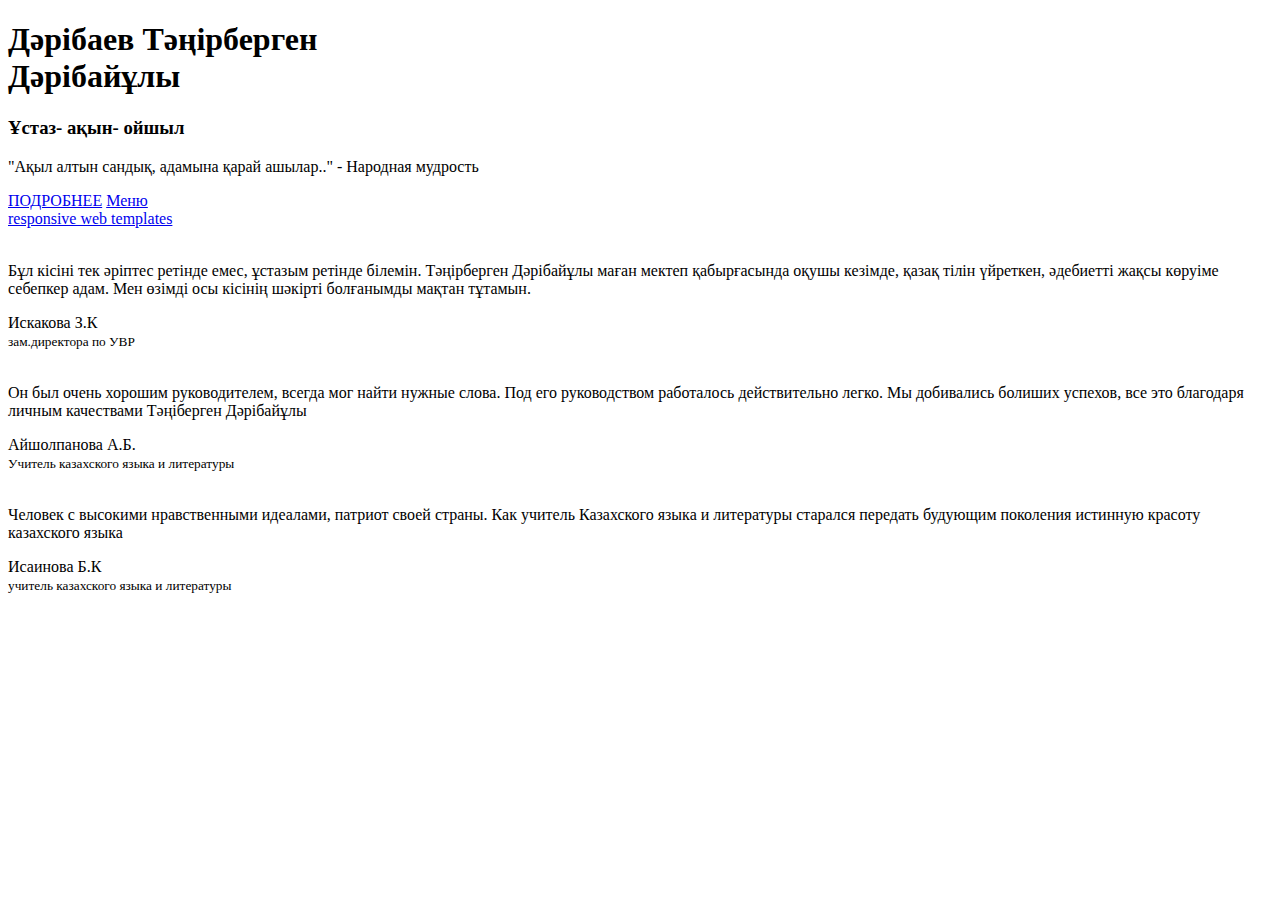
==== index.html @ 7e1bab07 "daribaev" ====
<!DOCTYPE html>
<html >
<head>
  <!-- Site made with Mobirise Website Builder v4.8.6, https://mobirise.com -->
  <meta charset="UTF-8">
  <meta http-equiv="X-UA-Compatible" content="IE=edge">
  <meta name="generator" content="Mobirise v4.8.6, mobirise.com">
  <meta name="viewport" content="width=device-width, initial-scale=1, minimum-scale=1">
  <link rel="shortcut icon" href="assets/images/logo4.png" type="image/x-icon">
  <meta name="description" content="">
  <title>Home</title>
  <link rel="stylesheet" href="assets/web/assets/mobirise-icons/mobirise-icons.css">
  <link rel="stylesheet" href="assets/tether/tether.min.css">
  <link rel="stylesheet" href="assets/bootstrap/css/bootstrap.min.css">
  <link rel="stylesheet" href="assets/bootstrap/css/bootstrap-grid.min.css">
  <link rel="stylesheet" href="assets/bootstrap/css/bootstrap-reboot.min.css">
  <link rel="stylesheet" href="assets/animatecss/animate.min.css">
  <link rel="stylesheet" href="assets/theme/css/style.css">
  <link rel="stylesheet" href="assets/mobirise/css/mbr-additional.css" type="text/css">
  
  
  
</head>
<body>
  <section class="header1 cid-r4Up6RIS8P mbr-parallax-background" id="header1-2">

    

    <div class="mbr-overlay" style="opacity: 0.6; background-color: rgb(0, 0, 0);">
    </div>

    <div class="container">
        <div class="row justify-content-md-center">
            <div class="mbr-white col-md-10">
                <h1 class="mbr-section-title align-center mbr-bold pb-3 mbr-fonts-style display-1">
                    Дәрібаев Тәңірберген&nbsp;<br>Дәрібайұлы</h1>
                <h3 class="mbr-section-subtitle align-center mbr-light pb-3 mbr-fonts-style display-2">Ұстаз- ақын- ойшыл</h3>
                <p class="mbr-text align-center pb-3 mbr-fonts-style display-5">"Ақыл алтын сандық, адамына қарай ашылар.." - Народная мудрость&nbsp;</p>
                <div class="mbr-section-btn align-center"><a class="btn btn-md btn-primary display-4" href="C:\Users\ОСШ№73\Documents\Сайт\Биография\index.html">
                        <span class="mbr-iconfont mbri-file"></span>ПОДРОБНЕЕ</a>
                    <a class="btn btn-md btn-white-outline display-4" href="C:\Users\ОСШ№73\Documents\Сайт\меню\index.html"><span class="mbri-browse mbr-iconfont mbr-iconfont-btn"></span>Меню</a></div>
            </div>
        </div>
    </div>

</section>

<section class="engine"><a href="https://mobirise.info/q">responsive web templates</a></section><section class="testimonials1 cid-r4UDBgsdQp" id="testimonials1-7">

    

    <div class="mbr-overlay" style="opacity: 1; background-color: rgb(239, 239, 239);">
    </div>
    <div class="container">
        <div class="media-container-row">
            <div class="title col-12 align-center">
                
                
            </div>
        </div>
    </div>

    <div class="container pt-3 mt-2">
        <div class="media-container-row">
            <div class="mbr-testimonial p-3 align-center col-12 col-md-6 col-lg-4">
                <div class="panel-item p-3">
                    <div class="card-block">
                        <div class="testimonial-photo">
                            <img src="assets/images/240x361.jpg" alt="" title="">
                        </div>
                        <p class="mbr-text mbr-fonts-style display-7">Бұл кісіні тек  әріптес ретінде емес, ұстазым ретінде  білемін. Тәңірберген Дәрібайұлы маған мектеп қабырғасында оқушы кезімде, қазақ тілін үйреткен, әдебиетті жақсы көруіме себепкер адам. Мен өзімді  осы кісінің шәкірті болғанымды мақтан тұтамын.</p>
                    </div>
                    <div class="card-footer">
                        <div class="mbr-author-name mbr-bold mbr-fonts-style display-7">
                             Искакова З.К</div>
                        <small class="mbr-author-desc mbr-italic mbr-light mbr-fonts-style display-7">
                               зам.директора по УВР</small>
                    </div>
                </div>
            </div>

            <div class="mbr-testimonial p-3 align-center col-12 col-md-6 col-lg-4">
                <div class="panel-item p-3">
                    <div class="card-block">
                        <div class="testimonial-photo">
                            <img src="assets/images/1-240x3612.jpg" alt="" title="">
                        </div>
                        <p class="mbr-text mbr-fonts-style display-7">Он был очень хорошим руководителем, всегда мог найти нужные слова. Под его руководством работалось действительно легко. Мы добивались болиших успехов, все это благодаря личным качествами Тәңіберген Дәрібайұлы</p>
                    </div>
                    <div class="card-footer">
                        <div class="mbr-author-name mbr-bold mbr-fonts-style display-7">Айшолпанова А.Б.</div>
                        <small class="mbr-author-desc mbr-italic mbr-light mbr-fonts-style display-7">
                               Учитель казахского языка и литературы</small>
                    </div>
                </div>
            </div>

            <div class="mbr-testimonial p-3 align-center col-12 col-md-6 col-lg-4">
                <div class="panel-item p-3">
                    <div class="card-block">
                        <div class="testimonial-photo">
                            <img src="assets/images/240x3613.jpg" alt="" title="">
                        </div>
                        <p class="mbr-text mbr-fonts-style display-7">Человек с высокими нравственными идеалами, патриот своей страны. Как учитель Казахского языка и литературы старался передать будующим поколения истинную красоту казахского языка</p>
                    </div>
                    <div class="card-footer">
                        <div class="mbr-author-name mbr-bold mbr-fonts-style display-7">
                             Исаинова Б.К</div>
                        <small class="mbr-author-desc mbr-italic mbr-light mbr-fonts-style display-7">
                               учитель казахского языка и литературы</small>
                    </div>
                </div>
            </div>

            

            

            
        </div>
    </div>   
</section>


  <script src="assets/web/assets/jquery/jquery.min.js"></script>
  <script src="assets/popper/popper.min.js"></script>
  <script src="assets/tether/tether.min.js"></script>
  <script src="assets/bootstrap/js/bootstrap.min.js"></script>
  <script src="assets/smoothscroll/smooth-scroll.js"></script>
  <script src="assets/parallax/jarallax.min.js"></script>
  <script src="assets/viewportchecker/jquery.viewportchecker.js"></script>
  <script src="assets/theme/js/script.js"></script>
  
  
 <div id="scrollToTop" class="scrollToTop mbr-arrow-up"><a style="text-align: center;"><i></i></a></div>
    <input name="animation" type="hidden">
  </body>
</html>
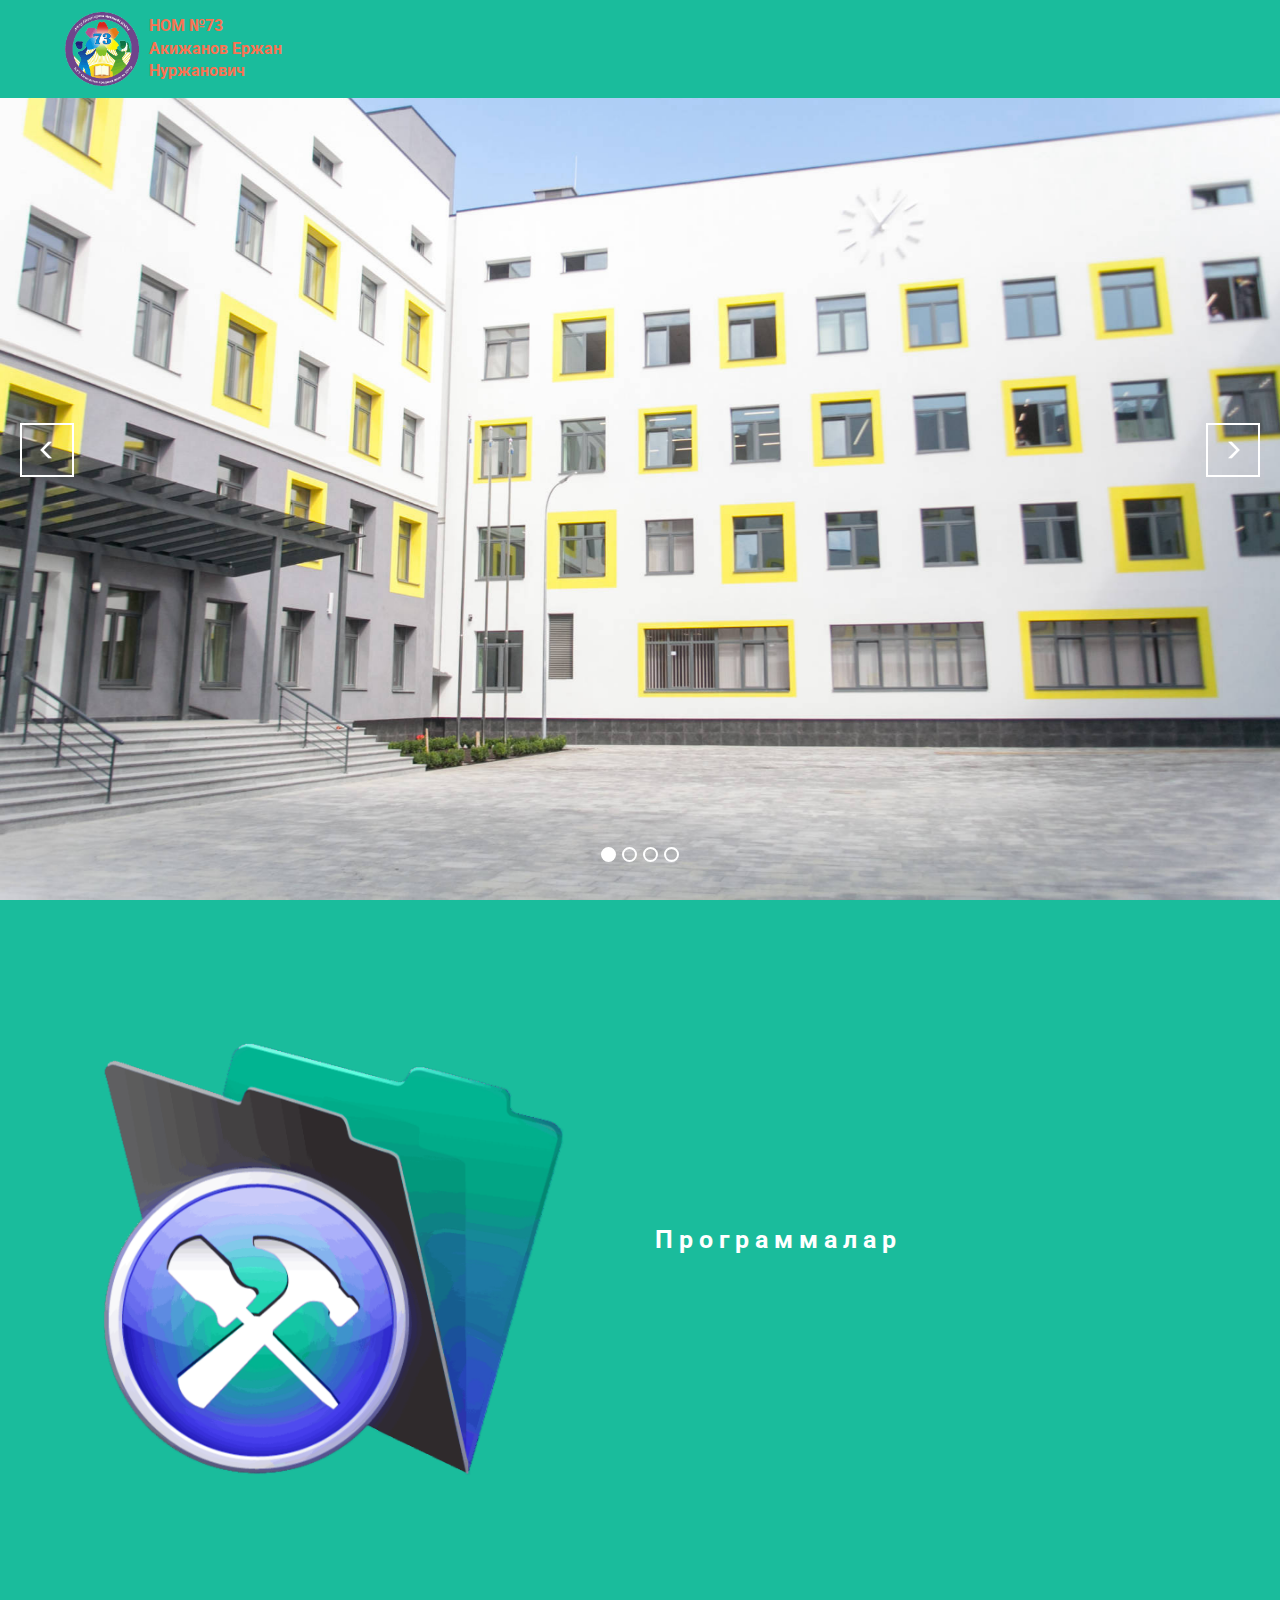
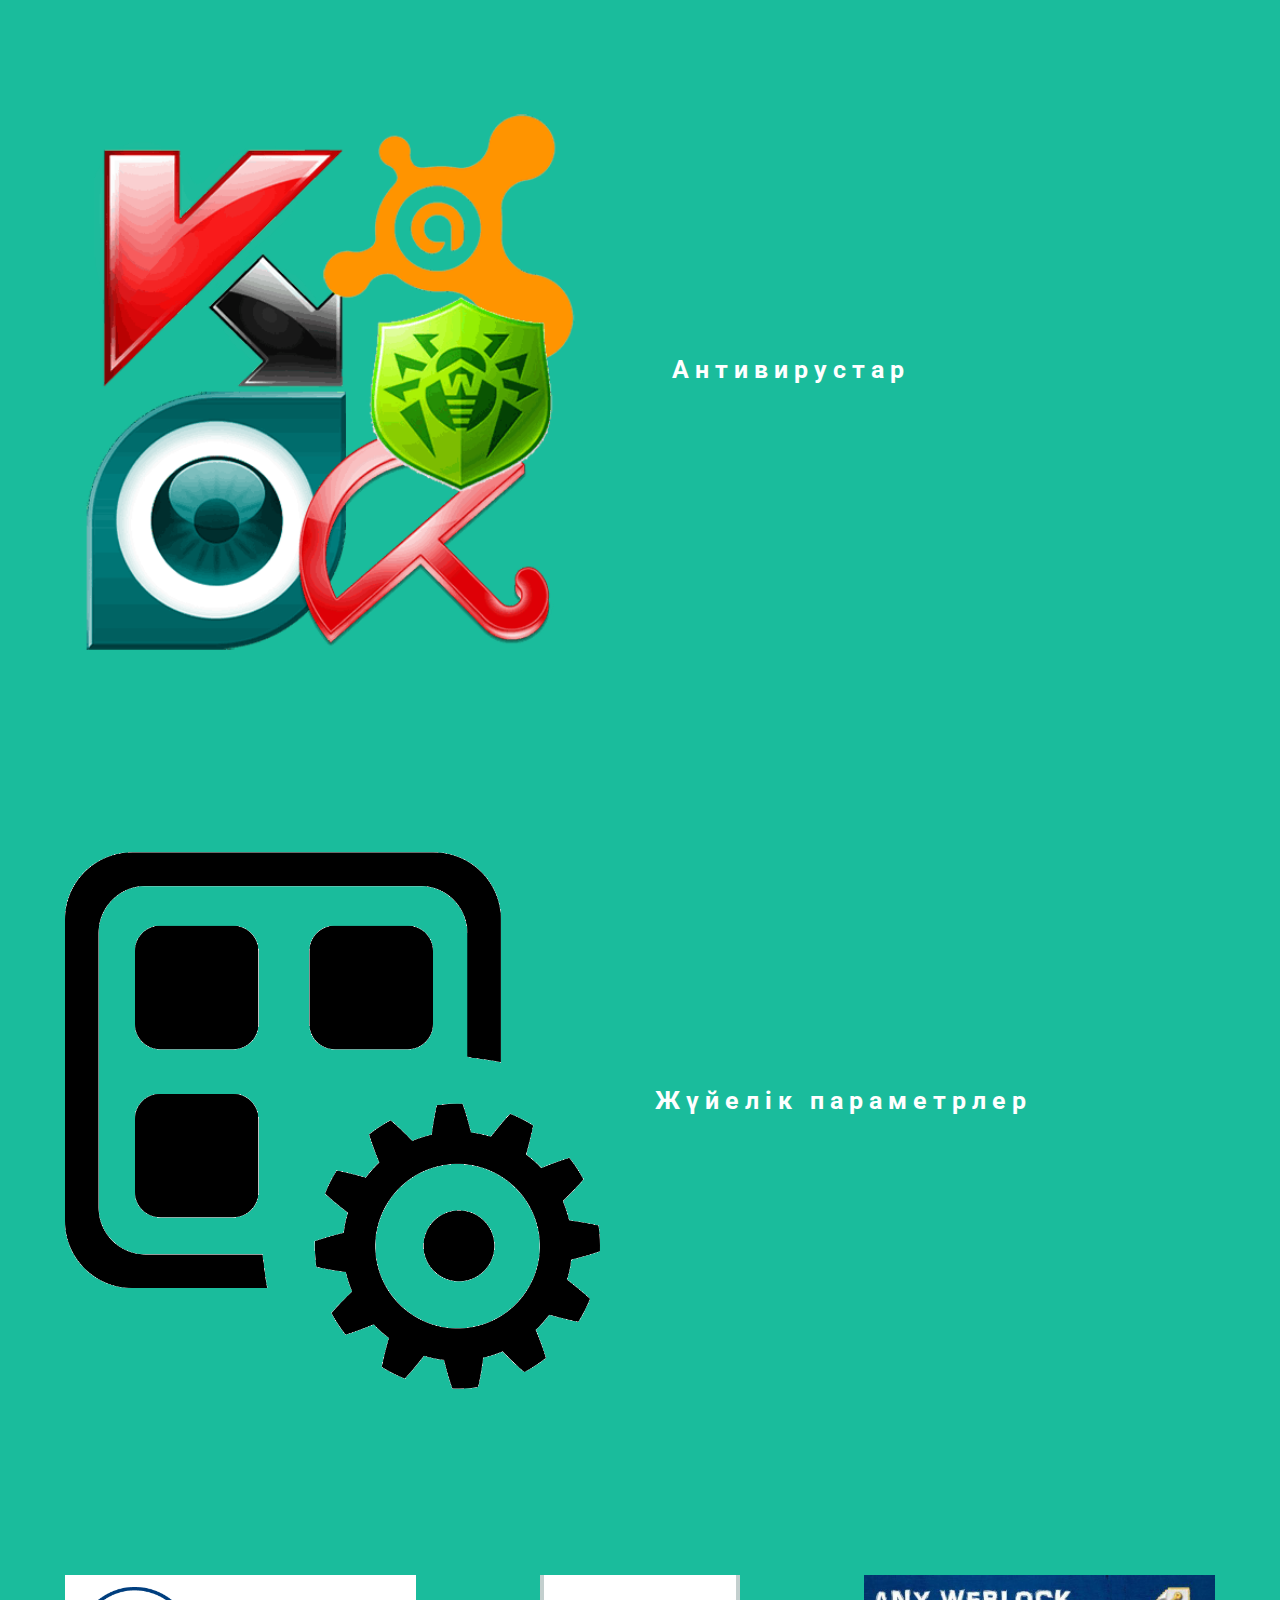
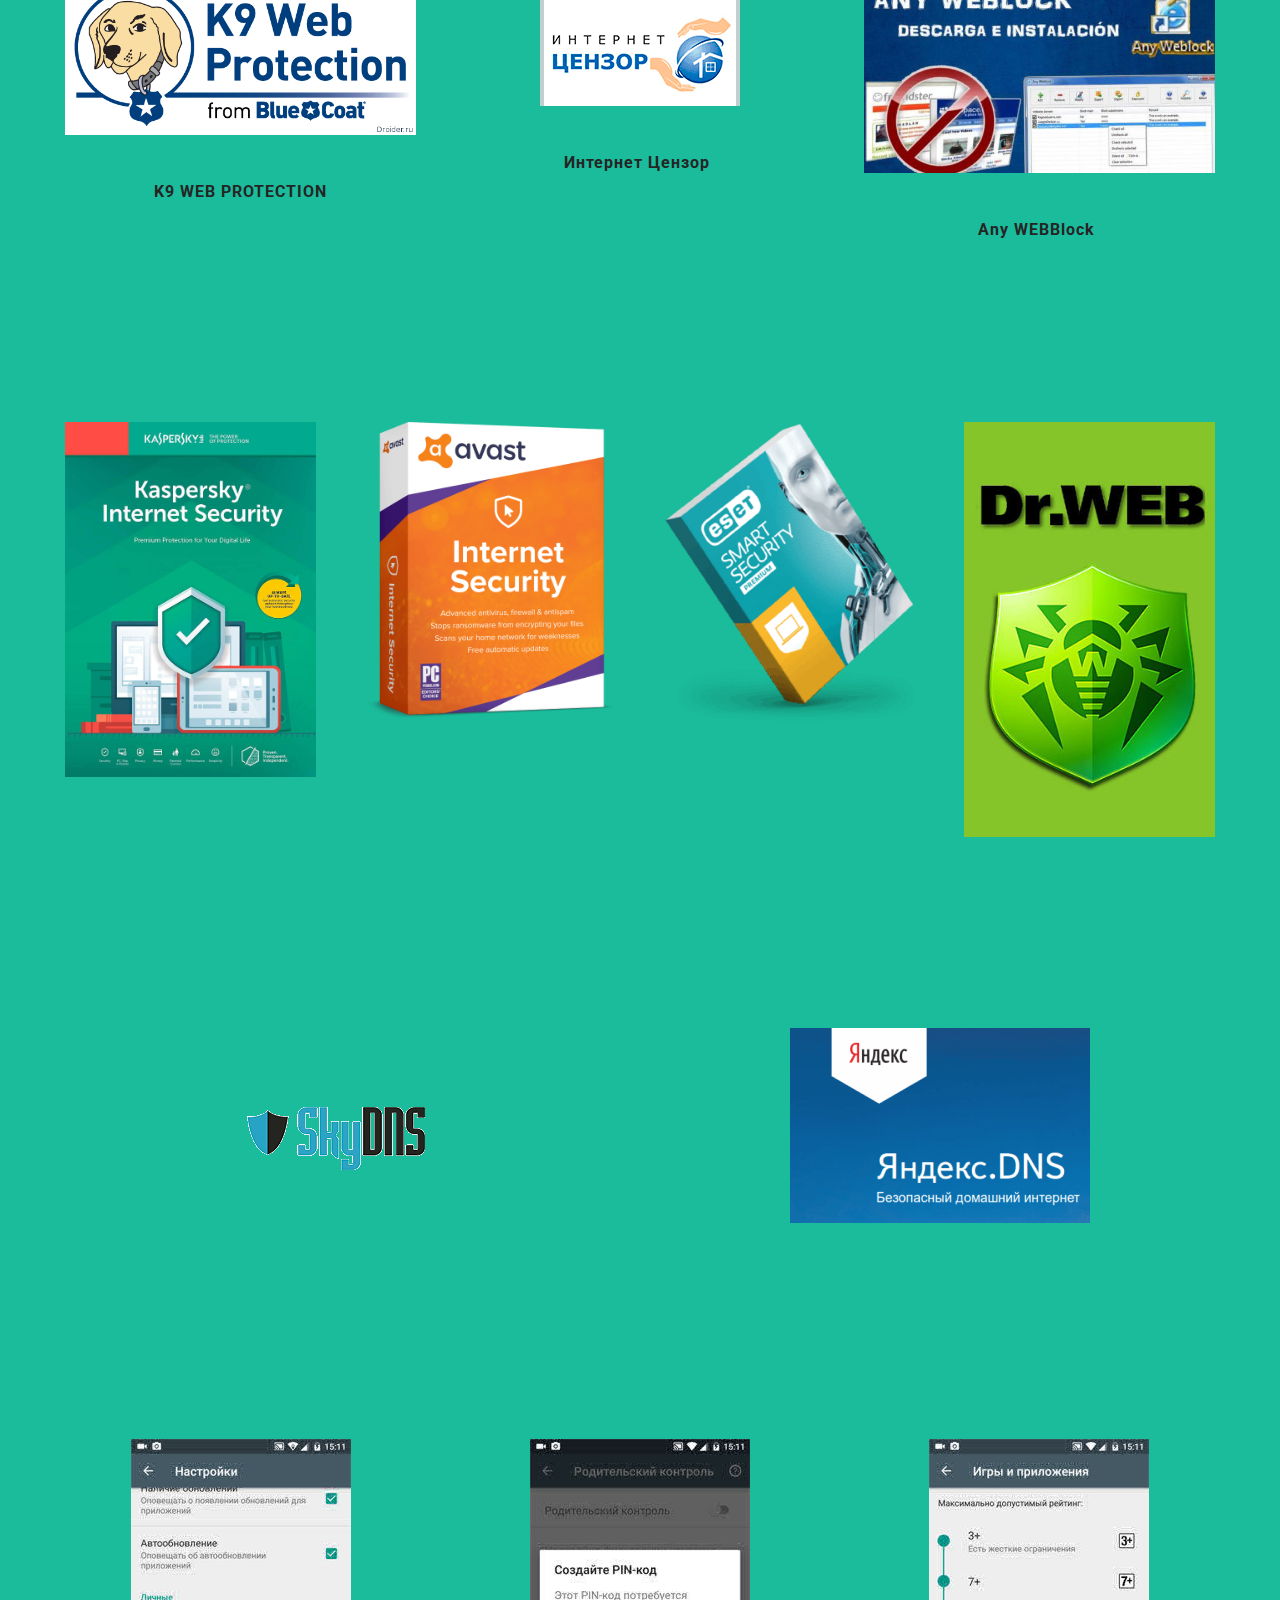
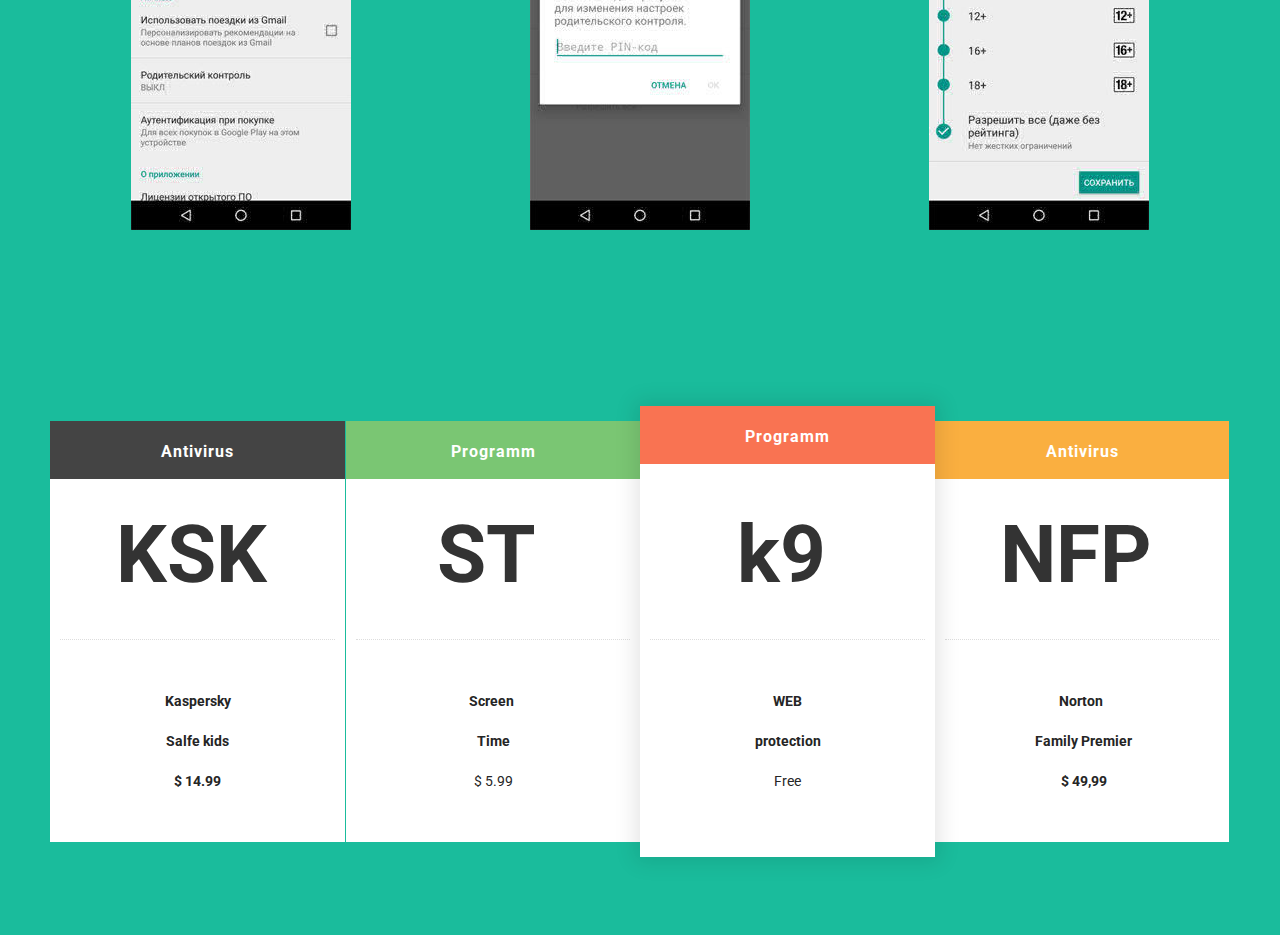
==== commit 22d26c6c: "create github pages" ====
--- a/index.html
+++ b/index.html
@@ -1,138 +1,482 @@
 <!DOCTYPE html>
 <html >
 <head>
-  <!-- Site made with Mobirise Website Builder v4.8.6, https://mobirise.com -->
+  <!-- Site made with Mobirise Website Builder v4.7.2, https://mobirise.com -->
   <meta charset="UTF-8">
   <meta http-equiv="X-UA-Compatible" content="IE=edge">
-  <meta name="generator" content="Mobirise v4.8.6, mobirise.com">
+  <meta name="generator" content="Mobirise v4.7.2, mobirise.com">
   <meta name="viewport" content="width=device-width, initial-scale=1, minimum-scale=1">
-  <link rel="shortcut icon" href="assets/images/logo4.png" type="image/x-icon">
+  <link rel="shortcut icon" href="assets/images/logo-73-128x128.png" type="image/x-icon">
   <meta name="description" content="">
   <title>Home</title>
-  <link rel="stylesheet" href="assets/web/assets/mobirise-icons/mobirise-icons.css">
-  <link rel="stylesheet" href="assets/tether/tether.min.css">
+  <link rel="stylesheet" href="https://fonts.googleapis.com/css?family=Roboto:700,400&subset=cyrillic,latin,greek,vietnamese">
   <link rel="stylesheet" href="assets/bootstrap/css/bootstrap.min.css">
-  <link rel="stylesheet" href="assets/bootstrap/css/bootstrap-grid.min.css">
-  <link rel="stylesheet" href="assets/bootstrap/css/bootstrap-reboot.min.css">
-  <link rel="stylesheet" href="assets/animatecss/animate.min.css">
-  <link rel="stylesheet" href="assets/theme/css/style.css">
+  <link rel="stylesheet" href="assets/mobirise/css/style.css">
+  <link rel="stylesheet" href="assets/mobirise-slider/style.css">
   <link rel="stylesheet" href="assets/mobirise/css/mbr-additional.css" type="text/css">
   
   
   
 </head>
 <body>
-  <section class="header1 cid-r4Up6RIS8P mbr-parallax-background" id="header1-2">
-
-    
-
-    <div class="mbr-overlay" style="opacity: 0.6; background-color: rgb(0, 0, 0);">
-    </div>
-
-    <div class="container">
-        <div class="row justify-content-md-center">
-            <div class="mbr-white col-md-10">
-                <h1 class="mbr-section-title align-center mbr-bold pb-3 mbr-fonts-style display-1">
-                    Дәрібаев Тәңірберген&nbsp;<br>Дәрібайұлы</h1>
-                <h3 class="mbr-section-subtitle align-center mbr-light pb-3 mbr-fonts-style display-2">Ұстаз- ақын- ойшыл</h3>
-                <p class="mbr-text align-center pb-3 mbr-fonts-style display-5">"Ақыл алтын сандық, адамына қарай ашылар.." - Народная мудрость&nbsp;</p>
-                <div class="mbr-section-btn align-center"><a class="btn btn-md btn-primary display-4" href="C:\Users\ОСШ№73\Documents\Сайт\Биография\index.html">
-                        <span class="mbr-iconfont mbri-file"></span>ПОДРОБНЕЕ</a>
-                    <a class="btn btn-md btn-white-outline display-4" href="C:\Users\ОСШ№73\Documents\Сайт\меню\index.html"><span class="mbri-browse mbr-iconfont mbr-iconfont-btn"></span>Меню</a></div>
-            </div>
-        </div>
-    </div>
-
-</section>
-
-<section class="engine"><a href="https://mobirise.info/q">responsive web templates</a></section><section class="testimonials1 cid-r4UDBgsdQp" id="testimonials1-7">
-
-    
-
-    <div class="mbr-overlay" style="opacity: 1; background-color: rgb(239, 239, 239);">
-    </div>
-    <div class="container">
-        <div class="media-container-row">
-            <div class="title col-12 align-center">
-                
-                
-            </div>
-        </div>
-    </div>
-
-    <div class="container pt-3 mt-2">
-        <div class="media-container-row">
-            <div class="mbr-testimonial p-3 align-center col-12 col-md-6 col-lg-4">
-                <div class="panel-item p-3">
-                    <div class="card-block">
-                        <div class="testimonial-photo">
-                            <img src="assets/images/240x361.jpg" alt="" title="">
-                        </div>
-                        <p class="mbr-text mbr-fonts-style display-7">Бұл кісіні тек  әріптес ретінде емес, ұстазым ретінде  білемін. Тәңірберген Дәрібайұлы маған мектеп қабырғасында оқушы кезімде, қазақ тілін үйреткен, әдебиетті жақсы көруіме себепкер адам. Мен өзімді  осы кісінің шәкірті болғанымды мақтан тұтамын.</p>
-                    </div>
-                    <div class="card-footer">
-                        <div class="mbr-author-name mbr-bold mbr-fonts-style display-7">
-                             Искакова З.К</div>
-                        <small class="mbr-author-desc mbr-italic mbr-light mbr-fonts-style display-7">
-                               зам.директора по УВР</small>
-                    </div>
-                </div>
-            </div>
-
-            <div class="mbr-testimonial p-3 align-center col-12 col-md-6 col-lg-4">
-                <div class="panel-item p-3">
-                    <div class="card-block">
-                        <div class="testimonial-photo">
-                            <img src="assets/images/1-240x3612.jpg" alt="" title="">
-                        </div>
-                        <p class="mbr-text mbr-fonts-style display-7">Он был очень хорошим руководителем, всегда мог найти нужные слова. Под его руководством работалось действительно легко. Мы добивались болиших успехов, все это благодаря личным качествами Тәңіберген Дәрібайұлы</p>
-                    </div>
-                    <div class="card-footer">
-                        <div class="mbr-author-name mbr-bold mbr-fonts-style display-7">Айшолпанова А.Б.</div>
-                        <small class="mbr-author-desc mbr-italic mbr-light mbr-fonts-style display-7">
-                               Учитель казахского языка и литературы</small>
-                    </div>
-                </div>
-            </div>
-
-            <div class="mbr-testimonial p-3 align-center col-12 col-md-6 col-lg-4">
-                <div class="panel-item p-3">
-                    <div class="card-block">
-                        <div class="testimonial-photo">
-                            <img src="assets/images/240x3613.jpg" alt="" title="">
-                        </div>
-                        <p class="mbr-text mbr-fonts-style display-7">Человек с высокими нравственными идеалами, патриот своей страны. Как учитель Казахского языка и литературы старался передать будующим поколения истинную красоту казахского языка</p>
-                    </div>
-                    <div class="card-footer">
-                        <div class="mbr-author-name mbr-bold mbr-fonts-style display-7">
-                             Исаинова Б.К</div>
-                        <small class="mbr-author-desc mbr-italic mbr-light mbr-fonts-style display-7">
-                               учитель казахского языка и литературы</small>
-                    </div>
-                </div>
-            </div>
-
-            
-
-            
-
-            
-        </div>
-    </div>   
+  <section class="mbr-navbar mbr-navbar--freeze mbr-navbar--absolute mbr-navbar--auto-collapse" id="menu-0" data-rv-view="0">
+    <div class="mbr-navbar__section mbr-section">
+        <div class="mbr-section__container container">
+            <div class="mbr-navbar__container">
+                <div class="mbr-navbar__column mbr-navbar__column--s mbr-navbar__brand">
+                    <span class="mbr-navbar__brand-link mbr-brand mbr-brand--inline">
+                        <span class="mbr-brand__logo"><a href="https://mobirise.com"><img src="assets/images/logo-73-128x128.png" class="mbr-navbar__brand-img mbr-brand__img" alt="Mobirise"></a></span>
+                        <span class="mbr-brand__name"><a class="mbr-brand__name text-danger" href="https://mobirise.com">НОМ №73 &nbsp; &nbsp; &nbsp; &nbsp; &nbsp; &nbsp; &nbsp; &nbsp; Акижанов Ержан Нуржанович</a></span>
+                    </span>
+                </div>
+                <div class="mbr-navbar__hamburger mbr-hamburger"><span class="mbr-hamburger__line"></span></div>
+                <div class="mbr-navbar__column mbr-navbar__menu">
+                    <nav class="mbr-navbar__menu-box mbr-navbar__menu-box--inline-right">
+                        <div class="mbr-navbar__column">
+                            <ul class="mbr-navbar__items mbr-navbar__items--right float-left mbr-buttons mbr-buttons--freeze mbr-buttons--right btn-decorator mbr-buttons--active mbr-buttons--only-links"><li class="mbr-navbar__item"><a class="mbr-buttons__link btn text-white" href="https://mobirise.com"></a></li><li class="mbr-navbar__item"><a class="mbr-buttons__link btn text-white" href="https://mobirise.com"></a></li><li class="mbr-navbar__item"><a class="mbr-buttons__link btn text-white" href="https://mobirise.com"></a></li></ul>                            
+                            
+                        </div>
+                    </nav>
+                </div>
+            </div>
+        </div>
+    </div>
+</section>
+
+<section class="engine"><a href="https://mobirise.me/r">bootstrap template</a></section><section class="mbr-slider mbr-section mbr-section--no-padding carousel slide" data-ride="carousel" data-wrap="true" data-interval="5000" id="slider-2" data-rv-view="2" style="background-color: rgb(255, 255, 255);">
+    <div class="mbr-section__container">
+        <div>
+            <ol class="carousel-indicators">
+                <li data-app-prevent-settings="" data-target="#slider-2" data-slide-to="0" class="active"></li><li data-app-prevent-settings="" data-target="#slider-2" data-slide-to="1"></li><li data-app-prevent-settings="" data-target="#slider-2" data-slide-to="2"></li><li data-app-prevent-settings="" data-target="#slider-2" class="" data-slide-to="3"></li>
+            </ol>
+            <div class="carousel-inner" role="listbox">
+                <div class="mbr-box mbr-section mbr-section--relative mbr-section--fixed-size mbr-section--bg-adapted item dark center mbr-section--full-height active" style="background-image: url(assets/images/3-8-2000x1372.jpg);">
+                    <div class="mbr-box__magnet mbr-box__magnet--center-right mbr-box__magnet--sm-padding mbr-after-navbar">
+                                            
+                        <div class=" container">
+                            
+                            <div class="row">
+                                <div class=" col-md-6 col-md-offset-5">  
+
+                                <div class="mbr-hero">
+                                    
+
+                                    
+                                </div>
+                                
+                                </div>
+                            </div>
+                        </div>
+                    </div>
+                </div><div class="mbr-box mbr-section mbr-section--relative mbr-section--fixed-size mbr-section--bg-adapted item dark center mbr-section--full-height" style="background-image: url(assets/images/dlya-3-1529x900.jpg);">
+                    <div class="mbr-box__magnet mbr-box__magnet--center-left mbr-box__magnet--sm-padding mbr-after-navbar">
+                                            
+                        <div class=" container">
+                            
+                            <div class="row">
+                                <div class=" col-md-offset-1 col-md-6">  
+
+                                <div class="mbr-hero">
+                                    
+
+                                    
+                                </div>
+                                
+                                </div>
+                            </div>
+                        </div>
+                    </div>
+                </div><div class="mbr-box mbr-section mbr-section--relative mbr-section--fixed-size mbr-section--bg-adapted item dark center mbr-section--full-height" style="background-image: url(assets/images/glavnaya-153-1200x675.jpg);">
+                    <div class="mbr-box__magnet mbr-box__magnet--center-center mbr-box__magnet--sm-padding mbr-after-navbar">
+                                            
+                        <div class=" container">
+                            
+                            <div class="row">
+                                <div class=" col-md-8 col-md-offset-2">  
+
+                                <div class="mbr-hero">
+                                    
+
+                                    
+                                </div>
+                                
+                                </div>
+                            </div>
+                        </div>
+                    </div>
+                </div><div class="mbr-box mbr-section mbr-section--relative mbr-section--fixed-size mbr-section--bg-adapted item dark center mbr-section--full-height" style="background-image: url(assets/images/image-1170-700-gadzhety-v-sovremennom-obshhestve-1170x700.jpg);">
+                    <div class="mbr-box__magnet mbr-box__magnet--center-right mbr-box__magnet--sm-padding mbr-after-navbar">
+                                            
+                        <div class=" container">
+                            
+                            <div class="row">
+                                <div class=" col-md-6 col-md-offset-5">  
+
+                                <div class="mbr-hero">
+                                    
+
+                                    
+                                </div>
+                                
+                                </div>
+                            </div>
+                        </div>
+                    </div>
+                </div>
+            </div>
+            
+            <a data-app-prevent-settings="" class="left carousel-control" role="button" data-slide="prev" href="#slider-2">
+                <span class="glyphicon glyphicon-menu-left" aria-hidden="true"></span>
+                <span class="sr-only">Previous</span>
+            </a>
+            <a data-app-prevent-settings="" class="right carousel-control" role="button" data-slide="next" href="#slider-2">
+                <span class="glyphicon glyphicon-menu-right" aria-hidden="true"></span>
+                <span class="sr-only">Next</span>
+            </a>
+        </div>
+    </div>
+</section>
+
+<section class="mbr-section mbr-section--relative" id="msg-box4-3" data-rv-view="17" style="background-color: rgb(26, 188, 156);">
+    
+    <div class="mbr-section__container mbr-section__container--isolated container" style="padding-top: 93px; padding-bottom: 93px;">
+        <div class="row">
+            <div class="mbr-box mbr-box--fixed mbr-box--adapted">
+                <div class="mbr-box__magnet mbr-box__magnet--top-right mbr-section__left col-sm-6 image-size" style="width: 50%;">
+                    <figure class="mbr-figure mbr-figure--adapted mbr-figure--caption-inside-bottom mbr-figure--full-width"><img src="assets/images/fm13-icon-green-blue-1200x1200.png" class="mbr-figure__img"></figure>
+                </div>
+                <div class="mbr-box__magnet mbr-class-mbr-box__magnet--center-left col-sm-6 content-size mbr-section__right">
+                    <div class="mbr-section__container mbr-section__container--middle">
+                        <div class="mbr-header mbr-header--auto-align mbr-header--wysiwyg">
+                            <h3 class="mbr-header__text">Программалар&nbsp;</h3>
+                            
+                        </div>
+                    </div>
+                    
+                    
+                </div>
+                
+            </div>
+        </div>
+    </div>
+</section>
+
+<section class="mbr-section mbr-section--relative" id="msg-box4-4" data-rv-view="20" style="background-color: rgb(26, 188, 156);">
+    
+    <div class="mbr-section__container mbr-section__container--isolated container" style="padding-top: 93px; padding-bottom: 93px;">
+        <div class="row">
+            <div class="mbr-box mbr-box--fixed mbr-box--adapted">
+                <div class="mbr-box__magnet mbr-box__magnet--top-right mbr-section__left col-sm-6 image-size" style="width: 53%;">
+                    <figure class="mbr-figure mbr-figure--adapted mbr-figure--caption-inside-bottom mbr-figure--full-width"><img src="assets/images/antivirus-511x511.png" class="mbr-figure__img"></figure>
+                </div>
+                <div class="mbr-box__magnet mbr-class-mbr-box__magnet--center-left col-sm-6 content-size mbr-section__right">
+                    <div class="mbr-section__container mbr-section__container--middle">
+                        <div class="mbr-header mbr-header--auto-align mbr-header--wysiwyg">
+                            <h3 class="mbr-header__text">Антивирустар</h3>
+                            
+                        </div>
+                    </div>
+                    
+                    
+                </div>
+                
+            </div>
+        </div>
+    </div>
+</section>
+
+<section class="mbr-section mbr-section--relative" id="msg-box4-5" data-rv-view="23" style="background-color: rgb(26, 188, 156);">
+    
+    <div class="mbr-section__container mbr-section__container--isolated container" style="padding-top: 93px; padding-bottom: 93px;">
+        <div class="row">
+            <div class="mbr-box mbr-box--fixed mbr-box--adapted">
+                <div class="mbr-box__magnet mbr-box__magnet--top-right mbr-section__left col-sm-6 image-size" style="width: 50%;">
+                    <figure class="mbr-figure mbr-figure--adapted mbr-figure--caption-inside-bottom mbr-figure--full-width"><img src="assets/images/img-413454-980x984.png" class="mbr-figure__img"></figure>
+                </div>
+                <div class="mbr-box__magnet mbr-class-mbr-box__magnet--center-left col-sm-6 content-size mbr-section__right">
+                    <div class="mbr-section__container mbr-section__container--middle">
+                        <div class="mbr-header mbr-header--auto-align mbr-header--wysiwyg">
+                            <h3 class="mbr-header__text">Жүйелік параметрлер&nbsp;</h3>
+                            
+                        </div>
+                    </div>
+                    
+                    
+                </div>
+                
+            </div>
+        </div>
+    </div>
+</section>
+
+<section class="mbr-section mbr-section--relative mbr-section--fixed-size" id="features1-6" data-rv-view="26" style="background-color: rgb(26, 188, 156);">
+    
+    
+    <div class="mbr-section__container container mbr-section__container--std-top-padding" style="padding-top: 93px;">
+        <div class="mbr-section__row row">
+            <div class="mbr-section__col col-xs-12 col-sm-4">
+                <div class="mbr-section__container mbr-section__container--center mbr-section__container--middle">
+                    <figure class="mbr-figure"><img src="assets/images/bluecoat-k9.gif" class="mbr-figure__img"></figure>
+                </div>
+                <div class="mbr-section__container mbr-section__container--last" style="padding-bottom: 93px;">
+                    <div class="mbr-header mbr-header--reduce mbr-header--center mbr-header--wysiwyg">
+                        <h3 class="mbr-header__text">K9 WEB PROTECTION</h3>
+                    </div>
+                </div>
+                
+                
+            </div>
+            <div class="mbr-section__col col-xs-12 col-sm-4">
+                <div class="mbr-section__container mbr-section__container--center mbr-section__container--middle">
+                    <figure class="mbr-figure"><img src="assets/images/images-1-200x200.png" class="mbr-figure__img"></figure>
+                </div>
+                <div class="mbr-section__container mbr-section__container--last" style="padding-bottom: 93px;">
+                    <div class="mbr-header mbr-header--reduce mbr-header--center mbr-header--wysiwyg">
+                        <h3 class="mbr-header__text">Интернет Цензор&nbsp;</h3>
+                    </div>
+                </div>
+                
+                
+            </div>
+            
+            <div class="mbr-section__col col-xs-12 col-sm-4">
+                <div class="mbr-section__container mbr-section__container--center mbr-section__container--middle">
+                    <figure class="mbr-figure"><img src="assets/images/any-weblock-600x337.jpg" class="mbr-figure__img"></figure>
+                </div>
+                <div class="mbr-section__container mbr-section__container--last" style="padding-bottom: 93px;">
+                    <div class="mbr-header mbr-header--reduce mbr-header--center mbr-header--wysiwyg">
+                        <h3 class="mbr-header__text">Any WEBBlock&nbsp;</h3>
+                    </div>
+                </div>
+                
+                
+            </div>
+            
+            
+            
+            
+            
+        </div>
+    </div>
+</section>
+
+<section class="mbr-section mbr-section--relative mbr-section--fixed-size" id="features1-7" data-rv-view="29" style="background-color: rgb(26, 188, 156);">
+    
+    
+    <div class="mbr-section__container container mbr-section__container--std-top-padding" style="padding-top: 93px;">
+        <div class="mbr-section__row row">
+            <div class="mbr-section__col col-xs-12 col-md-3 col-sm-6">
+                <div class="mbr-section__container mbr-section__container--center mbr-section__container--last" style="padding-bottom: 93px;">
+                    <figure class="mbr-figure"><img src="assets/images/71rmeeinl1l.-sl1500-600x847.jpg" class="mbr-figure__img"></figure>
+                </div>
+                
+                
+                
+            </div>
+            <div class="mbr-section__col col-xs-12 col-md-3 col-sm-6">
+                <div class="mbr-section__container mbr-section__container--center mbr-section__container--last" style="padding-bottom: 93px;">
+                    <figure class="mbr-figure"><img src="assets/images/avast-internet-security-600x708.png" class="mbr-figure__img"></figure>
+                </div>
+                
+                
+                
+            </div>
+            <div class="clearfix visible-sm-block"></div>
+            <div class="mbr-section__col col-xs-12 col-md-3 col-sm-6">
+                <div class="mbr-section__container mbr-section__container--center mbr-section__container--last" style="padding-bottom: 93px;">
+                    <figure class="mbr-figure"><img src="assets/images/csm-essp-a86ba09cb8-303x360.png" class="mbr-figure__img"></figure>
+                </div>
+                
+                
+                
+            </div>
+            
+            <div class="mbr-section__col col-xs-12 col-md-3 col-sm-6">
+                <div class="mbr-section__container mbr-section__container--center mbr-section__container--last" style="padding-bottom: 93px;">
+                    <figure class="mbr-figure"><img src="assets/images/1-antivirus-v.9-dr.web-1.0-303x500.jpg" class="mbr-figure__img"></figure>
+                </div>
+                
+                
+                
+            </div>
+            
+            
+            
+        </div>
+    </div>
+</section>
+
+<section class="mbr-section mbr-section--relative mbr-section--fixed-size" id="features1-8" data-rv-view="32" style="background-color: rgb(26, 188, 156);">
+    
+    
+    <div class="mbr-section__container container mbr-section__container--std-top-padding" style="padding-top: 93px;">
+        <div class="mbr-section__row row">
+            <div class="mbr-section__col col-xs-12 col-sm-6">
+                <div class="mbr-section__container mbr-section__container--center mbr-section__container--last" style="padding-bottom: 93px;">
+                    <figure class="mbr-figure"><img src="assets/images/183-220x220.png" class="mbr-figure__img"></figure>
+                </div>
+                
+                
+                
+            </div>
+            <div class="mbr-section__col col-xs-12 col-sm-6">
+                <div class="mbr-section__container mbr-section__container--center mbr-section__container--last" style="padding-bottom: 93px;">
+                    <figure class="mbr-figure"><img src="assets/images/yandex-dns-9-300x195.png" class="mbr-figure__img"></figure>
+                </div>
+                
+                
+                
+            </div>
+            
+            
+            
+            
+            
+            
+            
+        </div>
+    </div>
+</section>
+
+<section class="mbr-section mbr-section--relative mbr-section--fixed-size" id="features1-9" data-rv-view="35" style="background-color: rgb(26, 188, 156);">
+    
+    
+    <div class="mbr-section__container container mbr-section__container--std-top-padding" style="padding-top: 93px;">
+        <div class="mbr-section__row row">
+            <div class="mbr-section__col col-xs-12 col-sm-4">
+                <div class="mbr-section__container mbr-section__container--center mbr-section__container--last" style="padding-bottom: 93px;">
+                    <figure class="mbr-figure"><img src="assets/images/pic4-220x391.jpg" class="mbr-figure__img"></figure>
+                </div>
+                
+                
+                
+            </div>
+            <div class="mbr-section__col col-xs-12 col-sm-4">
+                <div class="mbr-section__container mbr-section__container--center mbr-section__container--last" style="padding-bottom: 93px;">
+                    <figure class="mbr-figure"><img src="assets/images/pic5-220x391.jpg" class="mbr-figure__img"></figure>
+                </div>
+                
+                
+                
+            </div>
+            
+            <div class="mbr-section__col col-xs-12 col-sm-4">
+                <div class="mbr-section__container mbr-section__container--center mbr-section__container--last" style="padding-bottom: 93px;">
+                    <figure class="mbr-figure"><img src="assets/images/pic6-220x391.jpg" class="mbr-figure__img"></figure>
+                </div>
+                
+                
+                
+            </div>
+            
+            
+            
+            
+            
+        </div>
+    </div>
+</section>
+
+<section class="mbr-section mbr-section--relative mbr-section--fixed-size" id="pricing-table1-b" data-rv-view="38" style="background-color: rgb(26, 188, 156);">
+    
+    <div class="mbr-section__container mbr-section__container--std-top-padding container" style="padding-top: 93px; margin-bottom: 0px;">
+        <div class="row">
+            <div class="mbr-plan col-xs-12 mbr-plan--first col-md-3 col-sm-6">
+                <div class="mbr-plan__box">
+                    <div class="mbr-plan__header">
+                        <div class="mbr-header mbr-header--reduce mbr-header--center mbr-header--wysiwyg">
+                            <h3 class="mbr-header__text">Antivirus</h3>
+                        </div>
+                    </div>
+                    <div class="mbr-plan__number">
+                        <div class="mbr-number mbr-number--price">
+                            <div class="mbr-number__num">
+                                <div class="mbr-number__group">
+                                    <sup class="mbr-number__left"></sup><span class="mbr-number__value">KSK</span>
+                                </div>
+                            </div>
+                            <div class="mbr-number__caption"></div>
+                        </div>
+                    </div>
+                    <div class="mbr-plan__details"><ul><li><strong>Kaspersky</strong></li><li><strong>Salfe kids</strong></li><li><strong>$ 14.99</strong></li></ul></div>
+                    
+                </div>
+            </div>
+            <div class="mbr-plan col-xs-12 mbr-plan--success col-md-3 col-sm-6">
+                <div class="mbr-plan__box">
+                    <div class="mbr-plan__header">
+                        <div class="mbr-header mbr-header--reduce mbr-header--center mbr-header--wysiwyg">
+                            <h3 class="mbr-header__text">Programm</h3>
+                        </div>
+                    </div>
+                    <div class="mbr-plan__number">
+                        <div class="mbr-number mbr-number--price">
+                            <div class="mbr-number__num">
+                                <div class="mbr-number__group">
+                                    <sup class="mbr-number__left"></sup><span class="mbr-number__value">ST</span>
+                                </div>
+                            </div>
+                            <div class="mbr-number__caption"></div>
+                        </div>
+                    </div>
+                    <div class="mbr-plan__details"><ul><li><strong>Screen&nbsp;</strong></li><li><strong>Time</strong></li><li>$ 5.99</li></ul></div>
+                    
+                </div>
+            </div>
+            <div class="mbr-plan col-xs-12 mbr-plan--danger mbr-plan--favorite col-md-3 col-sm-6">
+                <div class="mbr-plan__box">
+                    <div class="mbr-plan__header">
+                        <div class="mbr-header mbr-header--reduce mbr-header--center mbr-header--wysiwyg">
+                            <h3 class="mbr-header__text">Programm</h3>
+                        </div>
+                    </div>
+                    <div class="mbr-plan__number">
+                        <div class="mbr-number mbr-number--price">
+                            <div class="mbr-number__num">
+                                <div class="mbr-number__group">
+                                    <sup class="mbr-number__left"></sup><span class="mbr-number__value">k9</span>
+                                </div>
+                            </div>
+                            <div class="mbr-number__caption"></div>
+                        </div>
+                    </div>
+                    <div class="mbr-plan__details"><ul><li><strong>WEB</strong></li><li><strong>protection</strong></li><li>Free</li></ul></div>
+                    
+                </div>
+            </div>
+            <div class="mbr-plan col-xs-12 mbr-plan--warning mbr-plan--last col-md-3 col-sm-6">
+                <div class="mbr-plan__box">
+                    <div class="mbr-plan__header">
+                        <div class="mbr-header mbr-header--reduce mbr-header--center mbr-header--wysiwyg">
+                            <h3 class="mbr-header__text">Antivirus</h3>
+                        </div>
+                    </div>
+                    <div class="mbr-plan__number">
+                        <div class="mbr-number mbr-number--price">
+                            <div class="mbr-number__num">
+                                <div class="mbr-number__group">
+                                    <sup class="mbr-number__left"></sup><span class="mbr-number__value">NFP</span>
+                                </div>
+                            </div>
+                            <div class="mbr-number__caption"></div>
+                        </div>
+                    </div>
+                    <div class="mbr-plan__details"><ul><li><strong>Norton&nbsp;</strong></li><li><strong>&nbsp;Family Premier</strong></li><li><strong>&nbsp;$ 49,99</strong></li></ul></div>
+                    
+                </div>
+            </div>
+            
+        </div>
+    </div>
 </section>
 
 
   <script src="assets/web/assets/jquery/jquery.min.js"></script>
-  <script src="assets/popper/popper.min.js"></script>
-  <script src="assets/tether/tether.min.js"></script>
   <script src="assets/bootstrap/js/bootstrap.min.js"></script>
-  <script src="assets/smoothscroll/smooth-scroll.js"></script>
-  <script src="assets/parallax/jarallax.min.js"></script>
-  <script src="assets/viewportchecker/jquery.viewportchecker.js"></script>
-  <script src="assets/theme/js/script.js"></script>
+  <script src="assets/smooth-scroll/smooth-scroll.js"></script>
+  <script src="assets/bootstrap-carousel-swipe/bootstrap-carousel-swipe.js"></script>
+  <script src="assets/mobirise/js/script.js"></script>
   
   
- <div id="scrollToTop" class="scrollToTop mbr-arrow-up"><a style="text-align: center;"><i></i></a></div>
-    <input name="animation" type="hidden">
-  </body>
+</body>
 </html>--- a/assets/mobirise/css/style.css
+++ b/assets/mobirise/css/style.css
@@ -0,0 +1,1724 @@
+.engine {
+	position: absolute;
+	text-indent: -2400px;
+	text-align: center;
+	padding: 0;
+	top: 0;
+	left: -2400px;
+}.is-builder .animated {
+  -webkit-animation-name: none !important;
+  animation-name: none !important;
+}
+html {
+  position: relative;
+  min-height: 100%;
+}
+.mbr-embedded-video {
+  position: relative;
+}
+.mbr-background-video,
+.mbr-background-video-preview {
+  bottom: 0;
+  left: 0;
+  overflow: hidden;
+  position: absolute;
+  right: 0;
+  top: 0;
+}
+.mbr-parallax-background,
+.mbr-background {
+  background-attachment: fixed !important;
+  background-position: 50% 0;
+  background-repeat: no-repeat;
+  background-size: cover !important;
+}
+.mbr-hidden-scrollbar .mbr-parallax-background {
+  background-size: auto 130%;
+}
+.mobile .mbr-parallax-background {
+  background-attachment: scroll !important;
+}
+.mbr-background {
+  background-attachment: scroll !important;
+}
+.mbr-navbar {
+  position: relative;
+  width: 100%;
+}
+.mbr-navbar:before {
+  content: "";
+  display: block;
+}
+.mbr-navbar__brand-link:after,
+.mbr-navbar__brand-img {
+  max-height: 74px;
+  height: 100%;
+}
+.mbr-navbar:before,
+.mbr-navbar__container {
+  height: 98px;
+}
+.mbr-navbar--ss .mbr-navbar__brand-link:after,
+.mbr-navbar--ss .mbr-navbar__brand-img {
+  height: 74px;
+}
+.mbr-navbar--ss:before,
+.mbr-navbar--ss .mbr-navbar__container {
+  height: 98px;
+}
+.mbr-navbar--xs .mbr-navbar__brand-link:after,
+.mbr-navbar--xs .mbr-navbar__brand-img {
+  height: 32px;
+}
+.mbr-navbar--xs:before,
+.mbr-navbar--xs .mbr-navbar__container {
+  height: 56px;
+}
+.mbr-navbar--s .mbr-navbar__brand-link:after,
+.mbr-navbar--s .mbr-navbar__brand-img {
+  height: 48px;
+}
+.mbr-navbar--s:before,
+.mbr-navbar--s .mbr-navbar__container {
+  height: 72px;
+}
+.mbr-navbar--m .mbr-navbar__brand-link:after,
+.mbr-navbar--m .mbr-navbar__brand-img {
+  height: 64px;
+}
+.mbr-navbar--m:before,
+.mbr-navbar--m .mbr-navbar__container {
+  height: 88px;
+}
+.mbr-navbar--l .mbr-navbar__brand-link:after,
+.mbr-navbar--l .mbr-navbar__brand-img {
+  height: 96px;
+}
+.mbr-navbar--l:before,
+.mbr-navbar--l .mbr-navbar__container {
+  height: 120px;
+}
+.mbr-navbar--xl .mbr-navbar__brand-link:after,
+.mbr-navbar--xl .mbr-navbar__brand-img {
+  height: 128px;
+}
+.mbr-navbar--xl:before,
+.mbr-navbar--xl .mbr-navbar__container {
+  height: 152px;
+}
+.mbr-navbar--short .mbr-navbar__brand-link:after,
+.mbr-navbar--short .mbr-navbar__brand-img {
+  height: 40px;
+}
+.mbr-navbar--short .mbr-brand__logo .mbr-iconfont{
+  font-size: 40px;
+}
+.mbr-navbar--short:before,
+.mbr-navbar--short .mbr-navbar__container {
+  height: 64px;
+}
+.mbr-navbar--short .mbr-navbar__container {
+  padding: 12px 0;
+}
+@media (max-width: 767px) {
+  .mbr-navbar--short .mbr-navbar__brand-link:after,
+  .mbr-navbar--short .mbr-navbar__brand-img {
+    height: 31px;
+  }
+  .mbr-navbar--short:before,
+  .mbr-navbar--short .mbr-navbar__container {
+    height: 45px;
+  }
+  .mbr-navbar--short .mbr-navbar__container {
+    padding: 7px 0;
+  }
+}
+.mbr-navbar__brand-img {
+  position: relative;
+}
+.mbr-navbar__brand-img,
+.mbr-navbar__container,
+.mbr-navbar__section {
+  -webkit-transition: all 300ms ease-in-out 0s;
+  -o-transition: all 300ms ease-in-out 0s;
+  transition: all 300ms ease-in-out 0s;
+}
+.mbr-navbar__section {
+  background: #2c2c2c;
+  height: auto;
+  position: absolute;
+  top: 0;
+  width: 100%;
+  z-index: 1000;
+}
+.mbr-navbar__container {
+  display: table;
+  padding: 12px 0;
+  width: 100%;
+}
+.mbr-navbar__menu-box {
+  display: table;
+  width: 100%;
+}
+.mbr-navbar__menu-box--inline-left,
+.mbr-navbar__menu-box--inline-center,
+.mbr-navbar__menu-box--inline-right {
+  display: block;
+  text-align: left;
+}
+.mbr-navbar__menu-box--inline-center {
+  text-align: center;
+}
+.mbr-navbar__menu-box--inline-right {
+  text-align: right;
+}
+.mbr-navbar__column {
+  display: table-cell;
+  vertical-align: middle;
+}
+.mbr-navbar__column--xxs {
+  width: 1%;
+}
+.mbr-navbar__column--xs {
+  width: 10%;
+}
+.mbr-navbar__column--s {
+  width: 20%;
+}
+.mbr-navbar__column--m {
+  width: 30%;
+}
+.mbr-navbar__column--l {
+  width: 40%;
+}
+.mbr-navbar__column--xl {
+  width: 50%;
+}
+.mbr-navbar__menu-box--inline-left .mbr-navbar__column,
+.mbr-navbar__menu-box--inline-center .mbr-navbar__column,
+.mbr-navbar__menu-box--inline-right .mbr-navbar__column {
+  display: inline-block;
+}
+.mbr-navbar__items {
+  float: left;
+  padding-left: 0px;
+  position: relative;
+  left: -20px;
+}
+.mbr-navbar__items--right {
+  float: right;
+  left: 0;
+}
+.float-left {
+  float: left;
+}
+.mbr-navbar__item {
+  display: block;
+  float: left;
+  position: relative;
+}
+.mbr-navbar__hamburger {
+  display: none;
+  margin-top: -11px;
+  position: absolute;
+  right: 0;
+  top: 50%;
+  z-index: 10000;
+}
+.mbr-navbar--collapsed .mbr-navbar__container {
+  position: relative;
+}
+.mbr-navbar--collapsed .mbr-navbar__column {
+  display: block;
+  width: 100%;
+}
+.mbr-navbar--collapsed .mbr-navbar__items--right {
+  padding-top: 13px;
+}
+.mbr-navbar--collapsed .mbr-navbar__menu {
+  background: rgba(0, 0, 0, 0.9);
+  display: none;
+  height: 100%;
+  left: 0;
+  position: fixed;
+  top: 0;
+  width: 100%;
+  z-index: 9999;
+}
+.mbr-navbar--collapsed .mbr-navbar__menu-box {
+  display: table-cell;
+  vertical-align: middle;
+}
+.mbr-navbar--collapsed .mbr-navbar__items {
+  float: none;
+}
+.mbr-navbar--collapsed .mbr-navbar__item {
+  float: none;
+}
+.mbr-navbar--collapsed .mbr-navbar__hamburger {
+  display: block;
+}
+.mbr-navbar--collapsed.mbr-navbar--open .mbr-navbar__menu {
+  display: table;
+}
+.mbr-navbar--collapsed.mbr-navbar--open:not(.mbr-navbar--sticky) .mbr-navbar__section {
+  background: none;
+  position: fixed;
+}
+.mbr-navbar--collapsed.mbr-navbar--open .mbr-navbar__brand {
+  visibility: hidden;
+}
+.mbr-navbar--collapsed.mbr-navbar--sticky.mbr-navbar--open .mbr-navbar__brand {
+  visibility: visible;
+}
+.mbr-navbar--collapsed.mbr-navbar--open .mbr-navbar__brand-img,
+.mbr-navbar--collapsed.mbr-navbar--open .mbr-navbar__container {
+  -webkit-transition: none;
+  -o-transition: none;
+  transition: none;
+}
+.mbr-navbar--freeze.mbr-navbar--collapsed.mbr-navbar--open .mbr-navbar__hamburger,
+.mbr-navbar--freeze.mbr-navbar--collapsed.mbr-navbar--open .mbr-navbar__hamburger:hover {
+  color: #fff !important;
+}
+.mbr-navbar--sticky .mbr-navbar__section {
+  position: fixed;
+}
+.mbr-navbar--absolute {
+  position: absolute;
+}
+/* fix for popup menu conflict */
+@media (max-width: 480px) {
+  .mbr-navbar--absolute.mbr-navbar[id^=menu-] {
+    position: absolute;
+  }
+}
+.mbr-navbar--transparent .mbr-navbar__section {
+  background: none;
+}
+.mbr-navbar--stuck .mbr-navbar__section,
+.mbr-navbar--relative .mbr-navbar__section {
+  background: #2c2c2c;
+}
+@media (max-width: 991px) {
+  .mbr-navbar--auto-collapse .mbr-navbar__container {
+    position: relative;
+  }
+  .mbr-navbar--auto-collapse .mbr-navbar__column {
+    display: block;
+    width: 100%;
+  }
+  .mbr-navbar__column {
+    max-height: 100vh;
+    overflow-x: hidden;
+    overflow-y:auto;
+  }
+  .mbr-navbar__column::-webkit-scrollbar {
+    display:none;
+  }
+  .mbr-navbar--auto-collapse .mbr-navbar__items--right {
+    padding-top: 13px;
+  }
+  .mbr-navbar--auto-collapse .mbr-navbar__menu {
+    background: rgba(0, 0, 0, 0.9);
+    display: none;
+    height: 100%;
+    left: 0;
+    position: fixed;
+    top: 0;
+    width: 100%;
+    z-index: 9999;
+  }
+  .mbr-navbar--auto-collapse .mbr-navbar__menu-box {
+    display: table-cell;
+    vertical-align: middle;
+  }
+  .mbr-navbar--auto-collapse .mbr-navbar__items {
+    float: none;
+  }
+  .mbr-navbar--auto-collapse .mbr-navbar__item {
+    float: none;
+  }
+  .mbr-navbar--auto-collapse .mbr-navbar__hamburger {
+    display: block;
+  }
+  .mbr-navbar--auto-collapse.mbr-navbar--open .mbr-navbar__menu {
+    display: table;
+  }
+  .mbr-navbar--auto-collapse.mbr-navbar--open:not(.mbr-navbar--sticky) .mbr-navbar__section {
+    background: none;
+    position: fixed;
+  }
+  .mbr-navbar--auto-collapse.mbr-navbar--open .mbr-navbar__brand {
+    visibility: hidden;
+  }
+  .mbr-navbar--auto-collapse.mbr-navbar--sticky.mbr-navbar--open .mbr-navbar__brand {
+    visibility: visible;
+  }
+  .mbr-navbar--auto-collapse.mbr-navbar--open .mbr-navbar__brand-img,
+  .mbr-navbar--auto-collapse.mbr-navbar--open .mbr-navbar__container {
+    -webkit-transition: none;
+    -o-transition: none;
+    transition: none;
+  }
+}
+.mbr-after-navbar:before {
+  content: "";
+  display: block;
+  height: 98px;
+}
+.mbr-hamburger {
+  cursor: pointer;
+  height: 23px;
+  width: 30px;
+}
+.mbr-hamburger:focus {
+  outline: none;
+}
+.mbr-hamburger__line,
+.mbr-hamburger__line:before,
+.mbr-hamburger__line:after {
+  content: "";
+  position: absolute;
+  display: block;
+  height: 1px;
+  cursor: pointer;
+}
+.mbr-hamburger__line,
+.mbr-hamburger__line:before,
+.mbr-hamburger__line:after {
+  width: 30px;
+  border-bottom: 5px solid;
+  top: 9px;
+}
+.mbr-hamburger__line:before {
+  top: -9px;
+}
+.mbr-hamburger__line:after {
+  top: 9px;
+}
+.mbr-hamburger__line,
+.mbr-hamburger__line:before,
+.mbr-hamburger__line:after {
+  -webkit-transition: all 300ms ease-in-out;
+  transition: all 300ms ease-in-out;
+}
+.mbr-hamburger--open .mbr-hamburger__line {
+  border-color: transparent;
+}
+.mbr-hamburger--open .mbr-hamburger__line:before,
+.mbr-hamburger--open .mbr-hamburger__line:after {
+  top: 0;
+}
+.mbr-hamburger--open .mbr-hamburger__line:before {
+  -ms-transform: rotate(45deg);
+  -webkit-transform: rotate(45deg);
+  transform: rotate(45deg);
+}
+.mbr-hamburger--open .mbr-hamburger__line:after {
+  top: 10px;
+  -ms-transform: translatey(-10px) rotate(-45deg);
+  -webkit-transform: translatey(-10px) rotate(-45deg);
+  transform: translatey(-10px) rotate(-45deg);
+}
+@media (max-width: 767px) {
+  .mbr-hamburger {
+    height: 23px;
+    width: 27px;
+  }
+  .mbr-hamburger__line,
+  .mbr-hamburger__line:before,
+  .mbr-hamburger__line:after {
+    width: 27px;
+    border-bottom: 4px solid;
+    top: 9px;
+  }
+  .mbr-hamburger__line:before {
+    top: -9px;
+  }
+  .mbr-hamburger__line:after {
+    top: 9px;
+  }
+}
+
+.navbar-dropdown .hamburger-icon {
+  content: "";
+  width: 16px;
+  -webkit-box-shadow: 0 -6px 0 1px,0 0 0 1px,0 6px 0 1px;
+  -moz-box-shadow: 0 -6px 0 1px,0 0 0 1px,0 6px 0 1px;
+  box-shadow: 0 -6px 0 1px,0 0 0 1px,0 6px 0 1px;
+}
+
+.mbr-brand {
+  display: block;
+  float: left;
+  position: relative;
+}
+.mbr-brand,
+.mbr-brand:hover {
+  text-decoration: none;
+}
+.mbr-brand__name {
+  display: block;
+  font-weight: bold;
+  margin-top: 5px;
+  text-align: center;
+}
+.mbr-brand__name,
+.mbr-brand__name:hover {
+  text-decoration: none;
+}
+.mbr-brand--inline {
+  display: table;
+}
+.mbr-brand--inline:after {
+  content: "";
+  display: table-cell;
+  width: 1px;
+}
+.mbr-brand--inline .mbr-brand__logo,
+.mbr-brand--inline .mbr-brand__name {
+  display: table-cell;
+  vertical-align: middle;
+}
+.mbr-brand--inline .mbr-brand__logo {
+  padding-right: 10px;
+}
+.mbr-brand--inline .mbr-brand__name {
+  margin: 0;
+  text-align: left;
+}
+.mbr-form {
+  display: table;
+  margin-top: -13px;
+  position: relative;
+  top: 14px;
+  width: 100%;
+}
+.mbr-form__left,
+.mbr-form__right {
+  display: table-cell;
+  vertical-align: top;
+}
+.mbr-form__left {
+  padding-right: 3px;
+}
+.mbr-form__right {
+  width: 1px;
+}
+@media (max-width: 530px) {
+  .mbr-form {
+    display: block;
+    margin-top: -27px;
+    position: relative;
+    top: 26px;
+  }
+  .mbr-form__left,
+  .mbr-form__right {
+    display: block;
+  }
+  .mbr-form__left {
+    margin-bottom: 12px;
+    padding-right: 0;
+  }
+  .mbr-form__right {
+    width: 100%;
+  }
+}
+.mbr-section {
+  padding: 0 20px;
+}
+.mbr-section--no-padding {
+  padding: 0;
+}
+.mbr-section--relative {
+  position: relative;
+}
+.mbr-section--fixed-size {
+  overflow: hidden;
+}
+.mbr-section--full-height {
+  height: 100vh;
+}
+.mbr-section--full-height.mbr-after-navbar:before {
+  display: none;
+}
+.mbr-section--bg-adapted {
+  background-attachment: scroll;
+  background-position: 50% 0;
+  background-repeat: no-repeat;
+  background-size: cover;
+}
+.mbr-section--gray {
+  background-color: #444444;
+}
+.mbr-section--light-gray {
+  background-color: #f0f0f0;
+}
+.mbr-section--dark-gray {
+  background-color: #3c3c3c;
+}
+.mbr-section__container {
+  padding: 0;
+  position: relative;
+  z-index: 3;
+}
+.mbr-section__container--center {
+  text-align: center;
+}
+.mbr-section__container--std-padding {
+  padding: 93px 0;
+}
+.mbr-section__container--std-top-padding {
+  padding-top: 93px;
+}
+.mbr-section__container--std-bot-padding {
+  padding-bottom: 93px;
+}
+.mbr-section__container--sm-padding {
+  padding: 41px 0;
+}
+.mbr-section__container--sm-top-padding {
+  padding-top: 41px;
+}
+.mbr-section__container--sm-bot-padding {
+  padding-bottom: 41px;
+}
+.mbr-section__container--isolated {
+  padding-bottom: 93px;
+  padding-top: 93px;
+}
+.mbr-section__container--first {
+  padding-top: 93px;
+  padding-bottom: 41px;
+}
+.mbr-section__container--middle {
+  padding-bottom: 41px;
+}
+.mbr-section__container--last {
+  padding-bottom: 93px;
+}
+.mbr-section__row {
+  margin-left: -24px;
+  margin-right: -24px;
+}
+.mbr-section__col {
+  overflow: hidden;
+  padding-left: 24px;
+  padding-right: 24px;
+}
+.mbr-section__left {
+  padding-right: 40px;
+}
+.mbr-section__right {
+  padding-left: 15px;
+}
+.mbr-section__header {
+  line-height: 1.5em;
+  margin: -10px 0 0;
+  text-align: center;
+}
+@media (min-width: 768px) {
+  .mbr-section--short-paddings .mbr-section__container--std-padding {
+    padding: 59px 0;
+  }
+  .mbr-section--short-paddings .mbr-section__container--std-top-padding {
+    padding-top: 59px;
+  }
+  .mbr-section--short-paddings .mbr-section__container--std-bot-padding {
+    padding-bottom: 59px;
+  }
+  .mbr-section--short-paddings .mbr-section__container--sm-padding {
+    padding: 41px 0;
+  }
+  .mbr-section--short-paddings .mbr-section__container--sm-top-padding {
+    padding-top: 41px;
+  }
+  .mbr-section--short-paddings .mbr-section__container--sm-bot-padding {
+    padding-bottom: 41px;
+  }
+  .mbr-section--short-paddings .mbr-section__container--isolated {
+    padding-bottom: 59px;
+    padding-top: 59px;
+  }
+  .mbr-section--short-paddings .mbr-section__container--first {
+    padding-top: 59px;
+    padding-bottom: 41px;
+  }
+  .mbr-section--short-paddings .mbr-section__container--middle {
+    padding-bottom: 41px;
+  }
+  .mbr-section--short-paddings .mbr-section__container--last {
+    padding-bottom: 59px;
+  }
+}
+@media (max-width: 767px) {
+  .mbr-section__left {
+    padding-right: 15px;
+  }
+  .mbr-section__right {
+    padding-left: 15px;
+    padding-top: 51px;
+  }
+}
+.mbr-arrow {
+  bottom: 71px;
+  left: 0;
+  line-height: 1px;
+  padding: 0 20px;
+  position: absolute;
+  width: 100%;
+  z-index: 3;
+}
+.mbr-arrow__link {
+  display: inline-block;
+  font-size: 26px;
+}
+.mbr-arrow__link,
+.mbr-arrow__link:hover,
+.mbr-arrow__link:focus {
+  color: #fff;
+}
+.mbr-arrow--floating .mbr-arrow__link {
+  -webkit-animation: floating-arrow 1.6s infinite ease-in-out 0s;
+  -o-animation: floating-arrow 1.6s infinite ease-in-out 0s;
+  animation: floating-arrow 1.6s infinite ease-in-out 0s;
+}
+@-webkit-keyframes floating-arrow {
+  from {
+    -webkit-transform: translateY(0);
+    transform: translateY(0);
+  }
+  65% {
+    -webkit-transform: translateY(11px);
+    transform: translateY(11px);
+  }
+  to {
+    -webkit-transform: translateY(0);
+    transform: translateY(0);
+  }
+}
+@-o-keyframes floating-arrow {
+  from {
+    -webkit-transform: translateY(0);
+    transform: translateY(0);
+  }
+  65% {
+    -webkit-transform: translateY(11px);
+    transform: translateY(11px);
+  }
+  to {
+    -webkit-transform: translateY(0);
+    transform: translateY(0);
+  }
+}
+@keyframes floating-arrow {
+  from {
+    -webkit-transform: translateY(0);
+    transform: translateY(0);
+  }
+  65% {
+    -webkit-transform: translateY(11px);
+    transform: translateY(11px);
+  }
+  to {
+    -webkit-transform: translateY(0);
+    transform: translateY(0);
+  }
+}
+.mbr-arrow--dark .mbr-arrow__link,
+.mbr-arrow--dark .mbr-arrow__link:hover,
+.mbr-arrow--dark .mbr-arrow__link:focus {
+  color: #252525;
+}
+@media (max-width: 767px) {
+  .mbr-arrow {
+    bottom: 41px;
+  }
+}
+@media (max-width: 320px) {
+  .mbr-arrow {
+    bottom: 21px;
+    text-align: center;
+  }
+}
+@media all and (device-width: 320px) and (device-height: 568px) and (orientation: portrait) {
+  .mbr-arrow {
+    bottom: 31px;
+  }
+}
+.mbr-box {
+  display: table;
+  width: 100%;
+}
+.mbr-box--fixed {
+  table-layout: fixed;
+}
+.mbr-box--stretched {
+  height: 100%;
+}
+.mbr-box__magnet {
+  display: table-cell;
+  float: none;
+  height: 100%;
+  margin-bottom: 0;
+  margin-top: 0;
+  text-align: center;
+  vertical-align: middle;
+}
+.mbr-box__magnet--sm-padding {
+  padding: 41px 0;
+}
+.mbr-box__magnet--top-left,
+.mbr-box__magnet--top-center,
+.mbr-box__magnet--top-right {
+  vertical-align: top;
+}
+.mbr-box__magnet--bottom-left,
+.mbr-box__magnet--bottom-center,
+.mbr-box__magnet--bottom-right {
+  vertical-align: bottom;
+}
+.mbr-box__magnet--top-left,
+.mbr-box__magnet--center-left,
+.mbr-box__magnet--bottom-left {
+  text-align: left;
+}
+.mbr-box__magnet--top-right,
+.mbr-box__magnet--center-right,
+.mbr-box__magnet--bottom-right {
+  text-align: right;
+}
+.mbr-box__container {
+  height: 50%;
+}
+@media (max-width: 767px) {
+  .mbr-box__container {
+    height: 100%;
+  }
+  .mbr-box--adapted {
+    display: block;
+  }
+  .mbr-box--adapted > .mbr-box__magnet {
+    display: block;
+    height: auto;
+  }
+}
+.mbr-overlay {
+  background: #222;
+  bottom: 0;
+  left: 0;
+  position: absolute;
+  right: 0;
+  top: 0;
+  z-index: 2;
+}
+.mbr-google-map__marker {
+  color: #252525;
+  display: none;
+  margin: 0;
+}
+.mbr-google-map--loaded .mbr-google-map__marker {
+  display: block;
+}
+.mbr-hero {
+  color: #fff;
+  position: relative;
+}
+.mbr-hero__text {
+  font-size: 46px;
+  font-weight: bold;
+  left: -2px;
+  letter-spacing: 2px;
+  line-height: 50px;
+  margin: -18px 0 1px 0;
+  padding-bottom: 41px;
+  position: relative;
+  top: 8px;
+}
+.mbr-hero__subtext {
+  font-size: 21px;
+  line-height: 29px;
+  margin: -32px 0 3px 0;
+  padding: 0 0 41px 0;
+  position: relative;
+  top: 6px;
+}
+.mbr-figure {
+  display: inline-block;
+  /*line-height: 1px;*/
+  margin: 0;
+  max-width: 100%;
+  overflow: hidden;
+  position: relative;
+}
+.mbr-figure--no-bg {
+  background: none;
+}
+.mbr-figure--full-width {
+  display: block;
+  width: 100%;
+}
+.mbr-figure.mbr-after-navbar:before {
+  display: none;
+}
+.mbr-figure--full-width iframe,
+.mbr-figure--full-width .mbr-figure__img,
+.mbr-figure--full-width .mbr-figure__map {
+  width: 100%;
+}
+.mbr-figure iframe,
+.mbr-figure__img,
+.mbr-figure__map {
+  max-width: 100%;
+}
+@-webkit-keyframes mapCircleLoading {
+  from {
+    -webkit-transform: rotate(0deg);
+  }
+  to {
+    -webkit-transform: rotate(359deg);
+  }
+}
+@keyframes mapCircleLoading {
+  from {
+    transform: rotate(0deg);
+  }
+  to {
+    transform: rotate(359deg);
+  }
+}
+.mbr-figure__map {
+  height: 400px;
+  position: relative;
+}
+.mbr-figure__map--short {
+  height: 300px;
+}
+.mbr-figure__map iframe {
+  height: 100%;
+  width: 100%;
+}
+.mbr-figure__map [data-state-details] {
+  color: #6b6763;
+  font-family: "Roboto", Helvetica, Arial, sans-serif;
+  height: 1.5em;
+  margin-top: -0.75em;
+  padding-left: 20px;
+  padding-right: 20px;
+  position: absolute;
+  text-align: center;
+  top: 50%;
+  width: 100%;
+}
+.mbr-figure__map[data-state] {
+  background: #e9e5dc;
+}
+.mbr-figure__map[data-state="loading"] [data-state-details] {
+  display: none;
+}
+.mbr-figure__map[data-state="loading"]::after {
+  content: "";
+  -webkit-animation: mapCircleLoading .6s infinite linear;
+  animation: mapCircleLoading .6s infinite linear;
+  border-radius: 50%;
+  border: 6px rgba(255, 255, 255, 0.35) solid;
+  border-top-color: #fff;
+  height: 40px;
+  left: 50%;
+  margin-left: -20px;
+  margin-top: -20px;
+  position: absolute;
+  top: 50%;
+  width: 40px;
+}
+.mbr-figure__caption {
+  background: rgba(0, 0, 0, 0.5);
+  bottom: 0;
+  color: #fff;
+  display: block;
+  font-size: 17px;
+  left: 0;
+  line-height: 1.3em;
+  min-height: 53px;
+  padding: 17px 20px;
+  position: absolute;
+  text-align: left;
+  width: 100%;
+}
+.mbr-figure__caption--no-padding {
+  padding: 17px 0;
+}
+.mbr-figure--wysiwyg .mbr-figure__caption a,
+.mbr-figure--wysiwyg .mbr-figure__caption a:hover {
+  color: inherit;
+  text-decoration: underline;
+}
+.mbr-figure--caption-inside-top .mbr-figure__caption {
+  bottom: auto;
+  top: 0;
+}
+.mbr-figure--caption-outside-top .mbr-figure__caption,
+.mbr-figure--caption-outside-bottom .mbr-figure__caption {
+  background: none;
+  position: relative;
+}
+.mbr-figure--no-bg.mbr-figure--caption-outside-top .mbr-figure__caption,
+.mbr-figure--no-bg.mbr-figure--caption-outside-bottom .mbr-figure__caption {
+  color: #252525;
+}
+.mbr-figure--no-bg.mbr-figure--caption-outside-top .mbr-figure__caption {
+  margin-top: -3px;
+  padding-top: 0;
+}
+.mbr-figure--no-bg.mbr-figure--caption-outside-bottom .mbr-figure__caption {
+  margin-top: -2px;
+  padding-bottom: 0;
+  top: 2px;
+}
+.mbr-figure__caption--std-grid {
+  background: none;
+  z-index: 2;
+  overflow: hidden;
+}
+.mbr-figure__caption--std-grid:before {
+  bottom: 0;
+  content: "";
+  position: absolute;
+  top: 0;
+  width: 200%;
+  z-index: -1;
+  margin-left: -50%;
+}
+.mbr-figure--caption-inside-top .mbr-figure__caption--std-grid:before,
+.mbr-figure--caption-inside-bottom .mbr-figure__caption--std-grid:before {
+  background: rgba(0, 0, 0, 0.6);
+}
+.mbr-figure__caption-small {
+  color: #ccc;
+  display: block;
+  font-size: 14px;
+  line-height: 1.3em;
+}
+.mbr-figure--no-bg.mbr-figure--caption-outside-top .mbr-figure__caption-small,
+.mbr-figure--no-bg.mbr-figure--caption-outside-bottom .mbr-figure__caption-small {
+  color: #777;
+}
+@media (max-width: 767px) {
+  .mbr-figure--adapted {
+    display: block;
+    width: 100%;
+  }
+  .mbr-figure--adapted iframe,
+  .mbr-figure--adapted .mbr-figure__img,
+  .mbr-figure--adapted .mbr-figure__map {
+    width: 100%;
+  }
+  .mbr-figure--caption-inside-top .mbr-figure__caption,
+  .mbr-figure--caption-inside-bottom .mbr-figure__caption {
+    background: none;
+    position: relative;
+  }
+  .mbr-figure--caption-inside-top .mbr-figure__caption--std-grid:before,
+  .mbr-figure--caption-inside-bottom .mbr-figure__caption--std-grid:before {
+    display: none;
+  }
+}
+.mbr-reviews {
+  list-style: none;
+  margin: 0 -15px;
+  padding: 3px 0 0 0;
+}
+.mbr-reviews__item {
+  position: relative;
+  margin-top: 39px;
+}
+.mbr-reviews__text {
+  background: #fafafa;
+  border-radius: 3px;
+  border: 1px solid #ededed;
+  color: #777;
+  font-size: 16px;
+  line-height: 26px;
+  padding: 20px;
+  position: relative;
+}
+.mbr-reviews__text:before {
+  -webkit-transform: rotate(45deg);
+  -ms-transform: rotate(45deg);
+  -o-transform: rotate(45deg);
+  transform: rotate(45deg);
+  width: 14px;
+  height: 14px;
+  background-color: #fafafa;
+  border-color: #ededed;
+  border-style: none solid solid none;
+  border-width: 0 1px 1px 0;
+  bottom: -8px;
+  content: "";
+  display: block;
+  left: 50px;
+  position: absolute;
+}
+.mbr-reviews__p {
+  margin: 0;
+}
+.mbr-reviews__author {
+  margin-top: 30px;
+  padding-left: 102px;
+  position: relative;
+}
+.mbr-reviews__author--short {
+  margin-top: 27px;
+  padding-left: 32px;
+}
+.mbr-reviews__author-img {
+  width: 50px;
+  height: 50px;
+  border-radius: 50%;
+  left: 33px;
+  position: absolute;
+  top: 0;
+}
+.mbr-reviews__author-name {
+  color: #777;
+  font-size: 14px;
+  font-weight: bold;
+  position: relative;
+  top: -3px;
+}
+.mbr-reviews__author-bio {
+  color: #999;
+  font-size: 12px;
+}
+@media (max-width: 767px) {
+  .mbr-reviews__author {
+    padding-bottom: 32px;
+  }
+  .mbr-reviews__author--short {
+    padding-bottom: 1px;
+  }
+}
+@media (min-width: 768px) and (max-width: 991px) {
+  .mbr-reviews__item:nth-of-type(2n+1) {
+    clear: left;
+  }
+}
+@media (min-width: 992px) {
+  .mbr-reviews__item:nth-of-type(3n+1) {
+    clear: left;
+  }
+}
+@media (max-width: 991px) {
+  .mbr-header--reduce .mbr-header__text {
+    padding-top: 1em;
+    margin-top: -1em;
+  }
+}
+.mbr-header {
+  margin-top: -20px;
+  padding: 0;
+  position: relative;
+  text-align: left;
+  top: 10px;
+}
+.mbr-header--std-padding {
+  padding-bottom: 41px;
+}
+.mbr-header--center {
+  text-align: center;
+}
+.mbr-header__text {
+  display: block;
+  font-size: 25px;
+  font-weight: bold;
+  letter-spacing: 6px;
+  line-height: 1.5em;
+  margin: 0;
+}
+.mbr-header__subtext {
+  color: #777;
+  font-size: 14px;
+  font-style: italic;
+  letter-spacing: 1px;
+  margin: 8px 0 7px 0;
+}
+.mbr-header--inline {
+  margin-top: 0;
+  padding: 41px 0 28px 0;
+  top: 0;
+}
+.mbr-header--inline .mbr-header__text {
+  letter-spacing: 4px;
+  line-height: 1em;
+  margin: 15px 0 0 0;
+}
+@media (max-width: 767px) {
+  .mbr-header--inline {
+    padding: 47px 0 38px 0;
+  }
+  .mbr-header--inline .mbr-header__text {
+    display: block;
+    margin: 0 0 38px 0;
+  }
+  .mbr-header--auto-align .mbr-header__text,
+  .mbr-header--auto-align .mbr-header__subtext {
+    left: 0;
+    text-align: center !important;
+  }
+}
+@media (min-width: 768px) {
+  .mbr-header--reduce {
+    margin-top: -5px;
+    top: 2px;
+  }
+  .mbr-header--reduce .mbr-header__text {
+    font-size: 16px;
+    letter-spacing: 1px;
+    line-height: 1.1em;
+    padding-top: 0.4em;
+    margin-top: -0.4em;
+  }
+}
+.mbr-social-icons__icon {
+  -webkit-transition: all 0.2s ease-in-out 0s;
+  -o-transition: all 0.2s ease-in-out 0s;
+  transition: all 0.2s ease-in-out 0s;
+  color: #fff;
+  cursor: pointer;
+  display: inline-block;
+  font-size: 29px;
+  height: 56px;
+  line-height: 61px;
+  margin: 0 10px 13px 0;
+  position: relative;
+  text-align: center;
+  width: 56px;
+}
+.mbr-social-icons__icon:hover {
+  color: #fff;
+}
+.mbr-social-icons--style-1 .mbr-social-icons__icon:hover {
+  background: #252525 !important;
+}
+.mbr-contacts {
+  color: #9c9c9c;
+  font-size: 14px;
+  line-height: 1.7em;
+  padding: 45px 0 46px;
+}
+.mbr-contacts__img {
+  max-width: 100%;
+  margin: 6px 0 5px 40px;
+}
+.mbr-contacts__img--left {
+  margin-left: 0;
+}
+.mbr-contacts__text {
+  margin: 0;
+}
+.mbr-contacts__header {
+  color: #fff;
+  font-size: 14px;
+  letter-spacing: 1px;
+  margin-bottom: 20px;
+  margin-top: 3px;
+}
+.mbr-contacts__list {
+  list-style: none;
+  margin: 0;
+  padding: 0;
+}
+@media (max-width: 767px) {
+  .mbr-contacts__img {
+    margin-bottom: 10px;
+  }
+  .mbr-contacts__header {
+    margin-top: 20px;
+    margin-bottom: 10px;
+  }
+  .mbr-contacts__column {
+    margin-top: 37px;
+  }
+}
+.mbr-footer {
+  color: #9c9c9c;
+  font-size: 13px;
+  letter-spacing: 1px;
+  line-height: 1.5em;
+  padding: 37px 0 39px;
+  word-spacing: 1px;
+}
+.mbr-footer__copyright {
+  margin: 0;
+}
+.mbr-buttons {
+  margin: -26px 0 13px 0;
+  position: relative;
+  text-align: left;
+  top: 26px;
+}
+.mbr-buttons__btn,
+.mbr-buttons__link {
+  margin: 0 10px 13px 0;
+}
+.mbr-buttons__btn,
+.mbr-buttons__link,
+.mbr-buttons__btn:hover,
+.mbr-buttons__link:hover {
+  text-decoration: none;
+}
+.mbr-buttons--top {
+  top: 44px;
+  margin-top: -62px;
+}
+.mbr-buttons--no-offset {
+  margin-top: 0;
+  top: 0;
+}
+.mbr-buttons--only-links {
+  left: -20px;
+}
+.mbr-buttons--center {
+  left: 5px;
+  text-align: center;
+}
+.mbr-buttons--center.mbr-buttons--only-links {
+  left: 0;
+}
+.mbr-buttons--right {
+  text-align: right;
+}
+.mbr-buttons--right .mbr-buttons__btn,
+.mbr-buttons--right .mbr-buttons__link {
+  margin: 0 0 13px 10px;
+}
+.mbr-buttons--right.mbr-buttons--only-links {
+  left: 20px;
+}
+.mbr-buttons--activated {
+  left: 5px;
+  text-align: center;
+}
+.mbr-buttons--activated .mbr-buttons__btn,
+.mbr-buttons--activated .mbr-buttons__link {
+  margin-left: 0;
+  margin-right: 0;
+}
+.mbr-buttons--activated .mbr-buttons__link {
+  font-size: 25px;
+  padding: 10px 30px 2px;
+}
+.mbr-buttons--activated .mbr-buttons__btn {
+  font-size: 15px;
+  margin-top: 9px;
+  padding: 15px 30px;
+}
+.mbr-buttons--freeze.mbr-buttons--activated .mbr-buttons__link {
+  font-size: 25px !important;
+}
+.mbr-buttons--freeze.mbr-buttons--activated .mbr-buttons__link,
+.mbr-buttons--freeze.mbr-buttons--activated .mbr-buttons__link:hover {
+  color: #fff !important;
+}
+.mbr-buttons--freeze.mbr-buttons--activated .mbr-buttons__btn {
+  font-size: 15px !important;
+}
+@media (max-width: 991px) {
+  .mbr-buttons {
+    top: 0;
+  }
+  form:not(.mbr-form) .mbr-buttons {
+    top: 26px;
+  }
+  .mbr-buttons:first-child {
+    margin-top: 0;
+  }
+  .mbr-buttons--active {
+    left: 5px;
+    text-align: center;
+  }
+  .mbr-buttons--active .mbr-buttons__btn,
+  .mbr-buttons--active .mbr-buttons__link {
+    margin-left: 0;
+    margin-right: 0;
+  }
+  .mbr-buttons--right.mbr-buttons--only-links {
+    left: 0;
+  }
+  .mbr-buttons--active .mbr-buttons__link {
+    font-size: 25px;
+    padding: 10px 30px 2px;
+  }
+  .mbr-buttons--active .mbr-buttons__btn {
+    font-size: 15px;
+    margin-top: 9px;
+    padding: 15px 30px;
+  }
+  .mbr-buttons--freeze.mbr-buttons--active .mbr-buttons__link {
+    font-size: 25px !important;
+  }
+  .mbr-buttons--freeze.mbr-buttons--active .mbr-buttons__link,
+  .mbr-buttons--freeze.mbr-buttons--active .mbr-buttons__link:hover {
+    color: #fff !important;
+  }
+  .mbr-buttons--freeze.mbr-buttons--active .mbr-buttons__btn {
+    font-size: 15px !important;
+  }
+}
+@media (max-width: 767px) {
+  .mbr-buttons--auto-align {
+    left: 5px;
+    margin-top: -26px;
+    text-align: center;
+    top: 26px;
+  }
+  .mbr-buttons--auto-align.mbr-buttons--only-links {
+    left: 0;
+  }
+}
+@media (max-width: 530px) {
+  .mbr-buttons {
+    left: 0;
+  }
+  .mbr-buttons__btn,
+  .mbr-buttons__link,
+  .mbr-buttons--right .mbr-buttons__btn,
+  .mbr-buttons--right .mbr-buttons__link {
+    display: inline-block;
+    margin: 0 0 13px 0;
+    text-align: center;
+    width: 100%;
+  }
+  .mbr-buttons--activated .mbr-buttons__btn,
+  .mbr-buttons--activated .mbr-buttons__link,
+  .mbr-buttons--active .mbr-buttons__btn,
+  .mbr-buttons--active .mbr-buttons__link {
+    width: auto;
+  }
+  .mbr-buttons--activated .mbr-buttons__btn,
+  .mbr-buttons--active .mbr-buttons__btn {
+    margin-top: 9px;
+  }
+}
+.mbr-article {
+  color: #777;
+  font-size: 17px;
+  line-height: 27px;
+  text-align: left;
+  position: relative;
+  margin-top: -21px;
+  top: 14px;
+}
+.mbr-article--wysiwyg h1,
+.mbr-article--wysiwyg h2,
+.mbr-article--wysiwyg h3,
+.mbr-article--wysiwyg h4,
+.mbr-article--wysiwyg h5,
+.mbr-article--wysiwyg h6 {
+  color: #252525;
+  display: block;
+  font-weight: bold;
+  line-height: 1.3em;
+  text-align: left;
+}
+.mbr-article--wysiwyg h1 {
+  font-size: 27px;
+  letter-spacing: 3px;
+}
+.mbr-article--wysiwyg h2 {
+  font-size: 23px;
+  letter-spacing: 2px;
+}
+.mbr-article--wysiwyg h3 {
+  font-size: 19px;
+  letter-spacing: 1px;
+}
+.mbr-article--wysiwyg h4 {
+  font-size: 14px;
+}
+.mbr-article--wysiwyg h5 {
+  font-size: 11px;
+}
+.mbr-article--wysiwyg h6 {
+  font-size: 10px;
+}
+.mbr-article--wysiwyg p,
+.mbr-article--wysiwyg ul,
+.mbr-article--wysiwyg ol,
+.mbr-article--wysiwyg blockquote {
+  margin: 0 0 10px 0;
+}
+.mbr-article--wysiwyg blockquote {
+  font-size: 17px;
+  border-color: #f97352;
+}
+@media (max-width: 767px) {
+  .mbr-article--auto-align.mbr-article--wysiwyg p,
+  .mbr-article--auto-align {
+    text-align: left !important;
+  }
+}
+.social-likes__counter {
+  -webkit-transition: all 0.2s ease-in-out 0s;
+  -o-transition: all 0.2s ease-in-out 0s;
+  transition: all 0.2s ease-in-out 0s;
+  background: #3c3c3c;
+  border-radius: 23px;
+  font-size: 12px;
+  height: 23px;
+  line-height: 24px;
+  min-width: 23px;
+  padding: 0 5px;
+  position: absolute;
+  right: -7px;
+  text-align: center;
+  top: -7px;
+}
+.social-likes__counter_empty {
+  display: none;
+}
+.social-likes_style-1 .social-likes__icon:hover {
+  background: #252525 !important;
+}
+.social-likes_style-1 .social-likes__icon:hover .social-likes__counter {
+  background: #f97352;
+}
+.social-likes_style-2 .social-likes__icon {
+  background: #252525;
+}
+.social-likes_style-2 .social-likes__counter {
+  background: #f97352;
+}
+.social-likes_style-2 .social-likes__icon:hover .social-likes__counter {
+  background: #3c3c3c;
+}
+.mbr-plan {
+  padding-bottom: 41px;
+  padding-left: 1px;
+  padding-right: 0;
+  position: relative;
+}
+.mbr-plan--first,
+.mbr-plan:first-child {
+  padding-left: 0;
+}
+.mbr-plan--last,
+.mbr-plan:last-child {
+  padding-bottom: 93px;
+}
+.mbr-plan__box {
+  background: #fff;
+}
+.mbr-plan__header {
+  background: #444;
+  overflow: hidden;
+  padding: 20px 15px;
+  color: #fff;
+}
+.mbr-plan__number {
+  border-bottom: 1px dotted #ddd;
+  color: #333;
+  font-size: 80px;
+  line-height: 0;
+  margin: 0px 10px;
+  padding: 41px 0;
+  text-align: center;
+  margin-bottom: 41px;
+}
+.mbr-plan__details {
+  padding-bottom: 41px;
+}
+.mbr-plan__details ul,
+.mbr-plan__list {
+  list-style: none;
+  margin: 0;
+  padding: 0;
+}
+.mbr-plan__details ul {
+  text-align: center;
+}
+.mbr-plan__details li,
+.mbr-plan__item {
+  line-height: 40px;
+  padding: 0 15px;
+}
+.mbr-plan__item {
+  text-align: center;
+}
+.mbr-plan__buttons {
+  overflow: hidden;
+  padding: 0 15px 41px;
+}
+.mbr-plan--favorite {
+  margin-right: -1px;
+  margin-top: -30px;
+  padding-left: 0;
+  top: 15px;
+  z-index: 5;
+}
+.mbr-plan--favorite .mbr-plan__number:before {
+  content: "";
+  display: block;
+  height: 15px;
+}
+.mbr-plan--favorite .mbr-plan__box {
+  padding-bottom: 15px;
+  box-shadow: 0px 0px 20px 5px rgba(0, 0, 0, 0.1);
+}
+.mbr-plan--primary .mbr-plan__header {
+  background: #4c6972;
+}
+.mbr-plan--success .mbr-plan__header {
+  background: #7ac673;
+}
+.mbr-plan--info .mbr-plan__header {
+  background: #27aae0;
+}
+.mbr-plan--warning .mbr-plan__header {
+  background: #faaf40;
+}
+.mbr-plan--danger .mbr-plan__header {
+  background: #f97352;
+}
+@media (max-width: 767px) {
+  .mbr-plan,
+  .mbr-plan--first,
+  .mbr-plan:first-child {
+    padding-left: 15px;
+    padding-right: 15px;
+  }
+  .mbr-plan__number {
+    font-size: 79px;
+  }
+  .mbr-plan__details {
+    font-size: 17px;
+  }
+  .mbr-plan--favorite {
+    margin: 0;
+    top: 0;
+  }
+}
+.mbr-number {
+  display: inline-block;
+  margin-top: -0.12em;
+}
+.mbr-number__num {
+  display: inline-table;
+  height: 1em;
+}
+.mbr-number__group {
+  display: table-cell;
+  font-weight: bold;
+  position: relative;
+  vertical-align: middle;
+}
+.mbr-number__left {
+  display: none;
+  font-size: 0.34em;
+  line-height: 0;
+  padding: 0px 5px;
+  vertical-align: super;
+}
+.mbr-number__right {
+  display: none;
+  font-size: 0.25em;
+  padding: 0px 5px;
+  vertical-align: middle;
+  white-space: nowrap;
+}
+.mbr-number__caption {
+  display: block;
+  font-size: 0.19em;
+  line-height: 1em;
+  opacity: 0.5;
+  padding-top: 0.5em;
+  text-align: center;
+}
+.mbr-number--price .mbr-number__value {
+  padding-right: 0.28em;
+}
+.mbr-number--price .mbr-number__left {
+  display: inline;
+}
+.mbr-number--short-price .mbr-number__left,
+.mbr-number--short-price .mbr-number__right {
+  display: inline;
+}
+.mbr-number--short-price .mbr-number__caption {
+  display: none;
+}
+.mbr-number--inverse-price .mbr-number__group {
+  top: 0.1em;
+}
+.mbr-number--inverse-price .mbr-number__left {
+  display: none;
+}
+.mbr-number--inverse-price .mbr-number__value {
+  padding-left: 0.28em;
+}
+.mbr-number--inverse-price .mbr-number__right {
+  display: inline;
+}
+
+
+/* iconfont default styling */
+/* for buttons */
+.mbr-iconfont.mbr-iconfont-btn,
+.mbr-buttons__btn .mbr-iconfont{ /* depricated, used only for compatibility */
+  padding-right: 0.3em;
+  font-size: 2em;
+  line-height: 0.4em;
+  vertical-align: text-bottom;
+  position: relative;
+  top: -0.1em;
+  text-decoration:none;
+}
+
+/* menu links */
+.mbr-iconfont.mbr-iconfont-btn-parent,
+.mbr-buttons__link .mbr-iconfont{ /* depricated, used only for compatibility */
+  padding-right: 0.3em;
+  font-size: 1.5em;
+  position: relative;
+  top: -0.2em;
+  vertical-align:middle
+}
+
+/* msg-box4 */
+.mbr-iconfont.mbr-iconfont-msg-box4,
+.mbr-iconfont.mbr-iconfont-msg-box5{
+  font-size: 357px;
+  text-decoration:none;
+  color:#FFFFFF;
+}
+
+
+/*menu logo */
+.mbr-iconfont.mbr-iconfont-menu,
+.mbr-iconfont.mbr-iconfont-ext__menu{
+  font-size: 74px;
+  text-decoration:none;
+  color:#FFFFFF;
+}
+
+/* contacts1 */
+.mbr-iconfont.mbr-iconfont-contacts1{
+  font-size: 119px;
+  text-decoration:none;
+  color:#9C9C9C;
+}
+
+.mbr-iconfont.mbr-iconfont-features1{
+  font-size: 250px; /* ~ image.height */
+  text-decoration:none;
+}
+
+@media (max-width: 768px) {
+  .image-size{
+    width: 100% !important;
+  }
+  .content-size{
+    width: 100%;
+  }
+}--- a/assets/mobirise-slider/style.css
+++ b/assets/mobirise-slider/style.css
@@ -0,0 +1,100 @@
+/*-------
+
+   Slider
+
+-------*/
+.mbr-slider .carousel-inner > .active,
+.mbr-slider .carousel-inner > .next,
+.mbr-slider .carousel-inner > .prev {
+	display: table;
+}
+.mbr-slider .carousel-control {
+    background-image: none;
+    width: 54px;
+    height: 54px;
+    top: 50%;
+    margin-top: -27px;
+    line-height: 54px;
+    border: 2px solid #fff;
+    opacity: 1;
+    text-shadow: none;
+    z-index: 5;
+    -webkit-transition: all 0.2s ease-in-out 0s;
+    -o-transition: all 0.2s ease-in-out 0s;
+    transition: all 0.2s ease-in-out 0s;
+}
+.mbr-slider .carousel-control.left {
+	margin-left: 20px;
+}
+.mbr-slider .carousel-control.right {
+	margin-right: 20px;
+}
+.mbr-slider .carousel-control:hover {
+	background: #fff;
+	color: #000;
+}
+.mbr-slider .carousel-indicators {
+    bottom: 20px;
+}
+.mbr-slider .carousel-indicators li,
+.mbr-slider .carousel-indicators .active {
+    width: 15px;
+    height: 15px;
+    margin: 3px;
+    border: 2px solid #ffffff;
+}
+
+@media (max-width: 767px) {
+    .mbr-slider .carousel-control {
+        top: auto;
+        bottom: 20px;
+    }
+}
+.mbr-slider .mbr-overlay {
+    z-index: 0;
+    opacity:0.5;
+}
+/* boxed model */
+.mbr-slider > .boxed-slider {
+    position: relative;
+    padding: 93px 0;
+}
+.mbr-slider > .boxed-slider > div{
+    position: relative;
+
+}
+.mbr-slider > .container .carousel-indicators {
+    margin-bottom: 3px;
+}
+@media (max-width: 767px) {
+    .mbr-slider > .container .carousel-control {
+        margin-bottom: 0px;
+    }
+}
+.mbr-slider > .container img {
+    width: 100%;
+}
+.mbr-slider > .container img + .row {
+    position: absolute;
+    top: 50%;
+    left: 0;
+    right: 0;
+    margin-left: 0;
+    margin-right: 0;
+    -webkit-transform: translateY(-50%);
+    -moz-transform: translateY(-50%);
+    transform: translateY(-50%);
+}
+.mbr-slider .mbr-section {
+    padding-left: 0;
+    padding-right: 0;
+}
+
+/* article layout */
+.mbr-slider .article-slider > div {
+    padding-left: 0;
+    padding-right: 0;
+}
+.mbr-slider > .container.article-slider .carousel-indicators {
+    margin-bottom: 0;
+}--- a/assets/mobirise/css/mbr-additional.css
+++ b/assets/mobirise/css/mbr-additional.css
@@ -0,0 +1,39 @@
+#menu-0 .mbr-brand__name {
+  font-size: 16px;
+}
+#menu-0.mbr-navbar--stuck .mbr-navbar__section {
+  background: #1abc9c;
+}
+#menu-0 .mbr-navbar__section {
+  background: #1abc9c;
+}
+#menu-0 .mbr-navbar__hamburger {
+  color: #f7da64;
+}
+#msg-box4-3 .mbr-header__text {
+  color: #ffffff;
+}
+#msg-box4-3 .mbr-header__subtext {
+  color: #ffffff;
+}
+#msg-box4-3 .mbr-article {
+  color: #ffffff;
+}
+#msg-box4-4 .mbr-header__text {
+  color: #ffffff;
+}
+#msg-box4-4 .mbr-header__subtext {
+  color: #ffffff;
+}
+#msg-box4-4 .mbr-article {
+  color: #ffffff;
+}
+#msg-box4-5 .mbr-header__text {
+  color: #ffffff;
+}
+#msg-box4-5 .mbr-header__subtext {
+  color: #ffffff;
+}
+#msg-box4-5 .mbr-article {
+  color: #ffffff;
+}
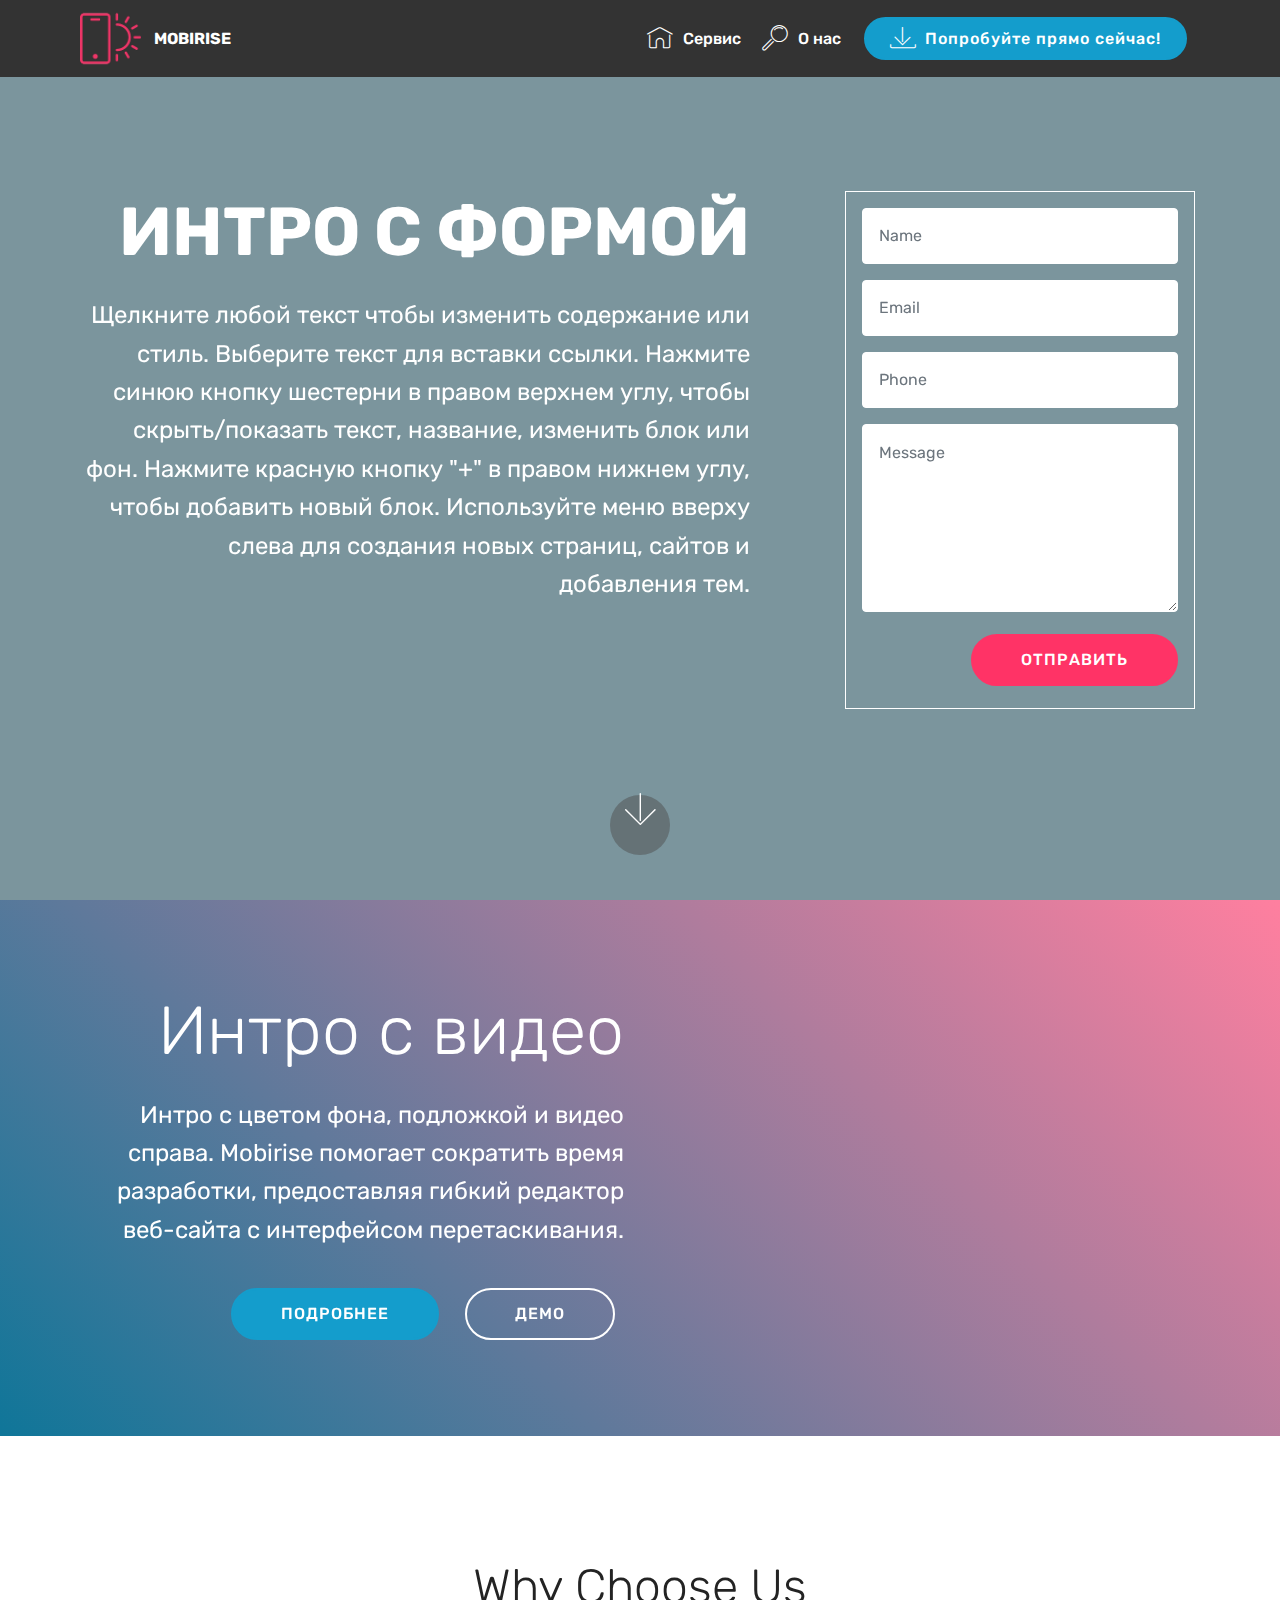
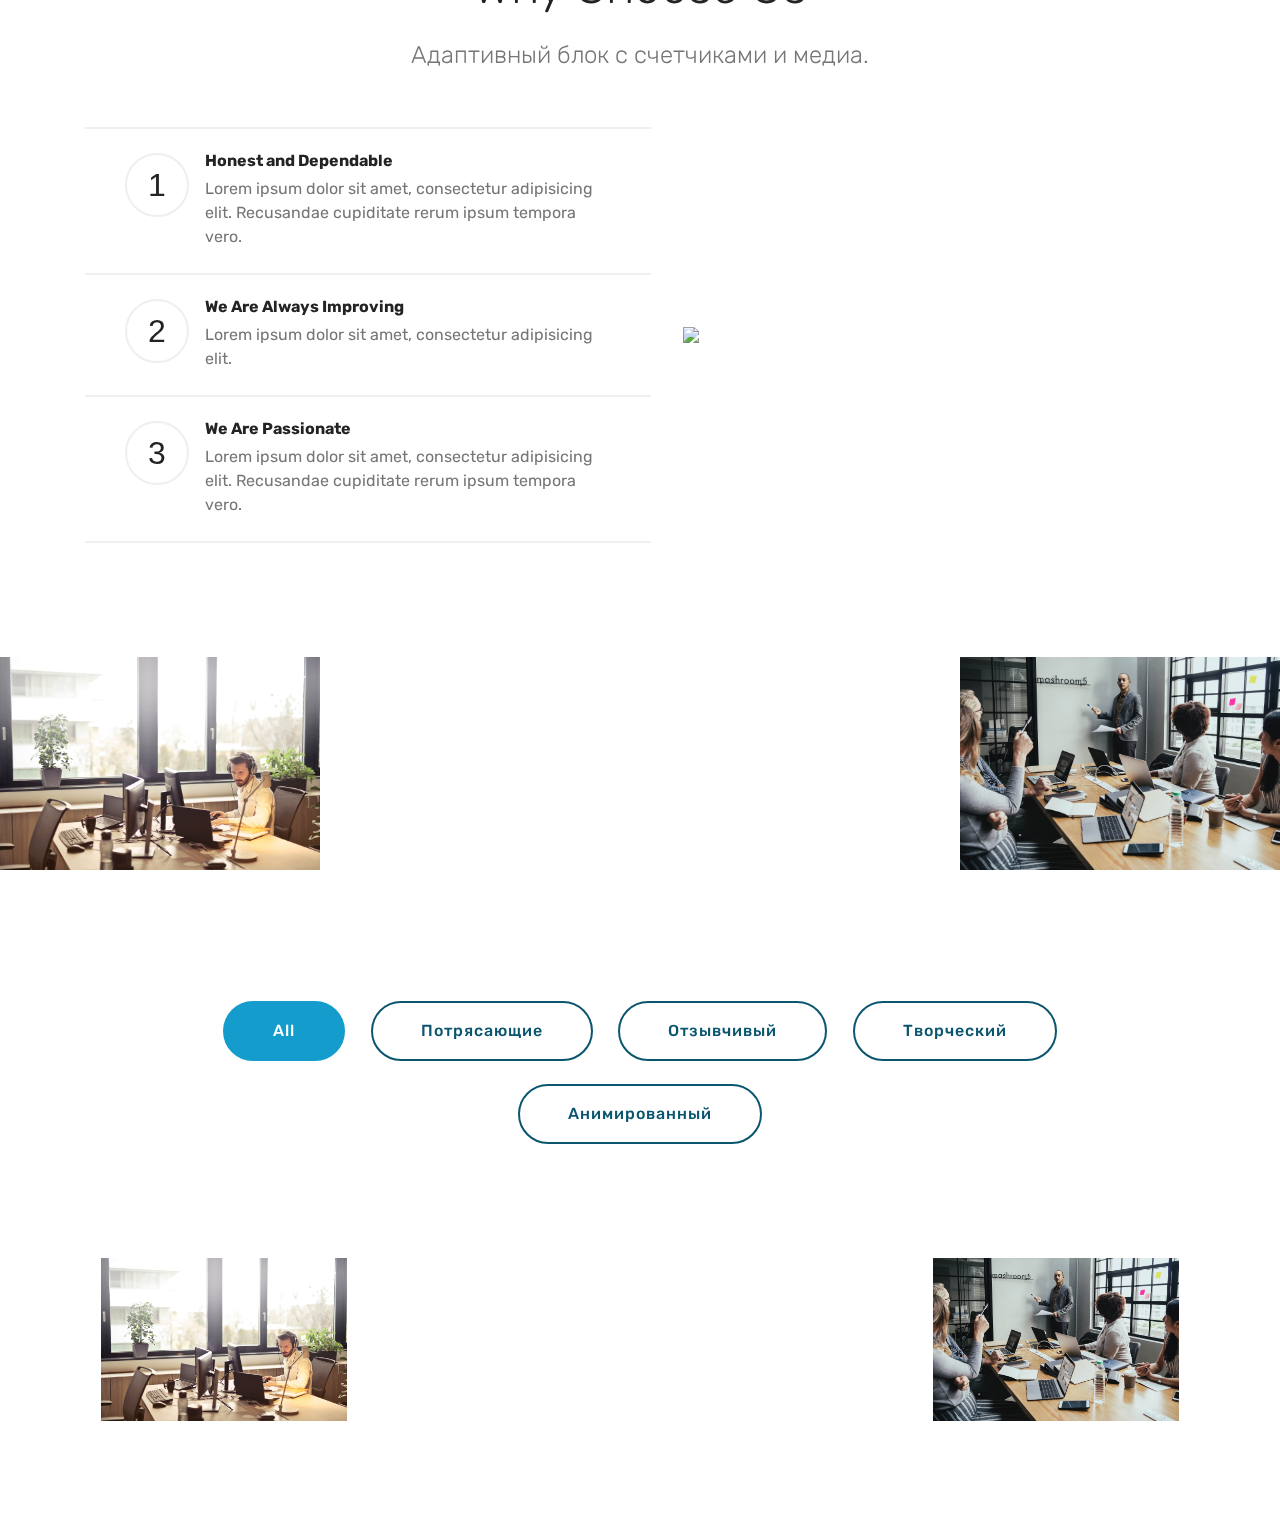
==== commit ed213638: "create github pages" ====
--- a/index.html
+++ b/index.html
@@ -1,481 +1,275 @@
 <!DOCTYPE html>
-<html >
+<html  >
 <head>
-  <!-- Site made with Mobirise Website Builder v4.7.2, https://mobirise.com -->
+  <!-- Site made with Mobirise Website Builder v4.9.7, https://mobirise.com -->
   <meta charset="UTF-8">
   <meta http-equiv="X-UA-Compatible" content="IE=edge">
-  <meta name="generator" content="Mobirise v4.7.2, mobirise.com">
+  <meta name="generator" content="Mobirise v4.9.7, mobirise.com">
   <meta name="viewport" content="width=device-width, initial-scale=1, minimum-scale=1">
-  <link rel="shortcut icon" href="assets/images/logo-73-128x128.png" type="image/x-icon">
+  <link rel="shortcut icon" href="assets/images/logo2.png" type="image/x-icon">
   <meta name="description" content="">
+  
   <title>Home</title>
-  <link rel="stylesheet" href="https://fonts.googleapis.com/css?family=Roboto:700,400&subset=cyrillic,latin,greek,vietnamese">
+  <link rel="stylesheet" href="assets/web/assets/mobirise-icons/mobirise-icons.css">
+  <link rel="stylesheet" href="assets/tether/tether.min.css">
   <link rel="stylesheet" href="assets/bootstrap/css/bootstrap.min.css">
-  <link rel="stylesheet" href="assets/mobirise/css/style.css">
-  <link rel="stylesheet" href="assets/mobirise-slider/style.css">
+  <link rel="stylesheet" href="assets/bootstrap/css/bootstrap-grid.min.css">
+  <link rel="stylesheet" href="assets/bootstrap/css/bootstrap-reboot.min.css">
+  <link rel="stylesheet" href="assets/dropdown/css/style.css">
+  <link rel="stylesheet" href="assets/theme/css/style.css">
+  <link rel="stylesheet" href="assets/gallery/style.css">
   <link rel="stylesheet" href="assets/mobirise/css/mbr-additional.css" type="text/css">
   
   
   
 </head>
 <body>
-  <section class="mbr-navbar mbr-navbar--freeze mbr-navbar--absolute mbr-navbar--auto-collapse" id="menu-0" data-rv-view="0">
-    <div class="mbr-navbar__section mbr-section">
-        <div class="mbr-section__container container">
-            <div class="mbr-navbar__container">
-                <div class="mbr-navbar__column mbr-navbar__column--s mbr-navbar__brand">
-                    <span class="mbr-navbar__brand-link mbr-brand mbr-brand--inline">
-                        <span class="mbr-brand__logo"><a href="https://mobirise.com"><img src="assets/images/logo-73-128x128.png" class="mbr-navbar__brand-img mbr-brand__img" alt="Mobirise"></a></span>
-                        <span class="mbr-brand__name"><a class="mbr-brand__name text-danger" href="https://mobirise.com">НОМ №73 &nbsp; &nbsp; &nbsp; &nbsp; &nbsp; &nbsp; &nbsp; &nbsp; Акижанов Ержан Нуржанович</a></span>
-                    </span>
-                </div>
-                <div class="mbr-navbar__hamburger mbr-hamburger"><span class="mbr-hamburger__line"></span></div>
-                <div class="mbr-navbar__column mbr-navbar__menu">
-                    <nav class="mbr-navbar__menu-box mbr-navbar__menu-box--inline-right">
-                        <div class="mbr-navbar__column">
-                            <ul class="mbr-navbar__items mbr-navbar__items--right float-left mbr-buttons mbr-buttons--freeze mbr-buttons--right btn-decorator mbr-buttons--active mbr-buttons--only-links"><li class="mbr-navbar__item"><a class="mbr-buttons__link btn text-white" href="https://mobirise.com"></a></li><li class="mbr-navbar__item"><a class="mbr-buttons__link btn text-white" href="https://mobirise.com"></a></li><li class="mbr-navbar__item"><a class="mbr-buttons__link btn text-white" href="https://mobirise.com"></a></li></ul>                            
-                            
+  <section class="menu cid-rnMbBUR9lN" once="menu" id="menu1-1">
+
+    
+
+    <nav class="navbar navbar-expand beta-menu navbar-dropdown align-items-center navbar-fixed-top navbar-toggleable-sm">
+        <button class="navbar-toggler navbar-toggler-right" type="button" data-toggle="collapse" data-target="#navbarSupportedContent" aria-controls="navbarSupportedContent" aria-expanded="false" aria-label="Toggle navigation">
+            <div class="hamburger">
+                <span></span>
+                <span></span>
+                <span></span>
+                <span></span>
+            </div>
+        </button>
+        <div class="menu-logo">
+            <div class="navbar-brand">
+                <span class="navbar-logo">
+                    <a href="https://mobirise.co">
+                         <img src="assets/images/logo2.png" alt="Mobirise" style="height: 3.8rem;">
+                    </a>
+                </span>
+                <span class="navbar-caption-wrap">
+                    <a class="navbar-caption text-white display-4" href="https://mobirise.co">
+                        MOBIRISE
+                    </a>
+                </span>
+            </div>
+        </div>
+        <div class="collapse navbar-collapse" id="navbarSupportedContent">
+            <ul class="navbar-nav nav-dropdown" data-app-modern-menu="true">
+                <li class="nav-item">
+                    <a class="nav-link link text-white display-4" href="https://mobirise.co">
+                        <span class="mbri-home mbr-iconfont mbr-iconfont-btn"></span>
+                        Сервис
+                    </a>
+                </li>
+                <li class="nav-item">
+                    <a class="nav-link link text-white display-4" href="https://mobirise.co">
+                        <span class="mbri-search mbr-iconfont mbr-iconfont-btn"></span>
+                        О нас
+                    </a>
+                </li>
+            </ul>
+            <div class="navbar-buttons mbr-section-btn">
+                <a class="btn btn-sm btn-primary display-4" href="https://mobirise.co">
+                    <span class="mbri-save mbr-iconfont mbr-iconfont-btn "></span>
+                    Попробуйте прямо сейчас!
+                </a>
+            </div>
+        </div>
+    </nav>
+</section>
+
+<section class="engine"><a href="https://mobirise.info">Mobirise</a></section><section class="header15 cid-rnMbxBK2b1 mbr-fullscreen mbr-parallax-background" id="header15-0">
+
+    
+
+    <div class="mbr-overlay" style="opacity: 0.5; background-color: rgb(7, 59, 76);"></div>
+
+    <div class="container align-right">
+        <div class="row">
+            <div class="mbr-white col-lg-8 col-md-7 content-container">
+                <h1 class="mbr-section-title mbr-bold pb-3 mbr-fonts-style display-1">
+                    ИНТРО С ФОРМОЙ
+                </h1>
+                <p class="mbr-text pb-3 mbr-fonts-style display-5">
+                    Щелкните любой текст чтобы изменить содержание или стиль. Выберите текст для вставки ссылки. Нажмите синюю кнопку шестерни в правом верхнем углу, чтобы скрыть/показать текст, название, изменить блок или фон. Нажмите красную кнопку "+" в правом нижнем углу, чтобы добавить новый блок. Используйте меню вверху слева для создания новых страниц, сайтов и добавления тем.
+                </p>
+            </div>
+            <div class="col-lg-4 col-md-5">
+                <div class="form-container">
+                    <div class="media-container-column" data-form-type="formoid">
+                        <!---Formbuilder Form--->
+                        <form action="https://mobirise.com/" method="POST" class="mbr-form form-with-styler" data-form-title="Mobirise Form"><input type="hidden" name="email" data-form-email="true" value="jgRN/+V8R9mp16JhuCwGUzvL0lH1ctMcHrRYiMYnZv3V6StMwLI6fdX9qVPPUgy+b7///Y/VX5hmekRvSYkBZGHF6DmQ4+zPfDRV0/cw6cH8xkrIL/22rl5isisMsqOR">
+                            <div class="row">
+                                <div hidden="hidden" data-form-alert="" class="alert alert-success col-12">Спасибо за заполнение анкеты!</div>
+                                <div hidden="hidden" data-form-alert-danger="" class="alert alert-danger col-12">
+                                </div>
+                            </div>
+                            <div class="dragArea row">
+                                <div class="col-md-12 form-group " data-for="name">
+                                    <input type="text" name="name" placeholder="Name" data-form-field="Name" required="required" class="form-control px-3 display-7" id="name-header15-0">
+                                </div>
+                                <div class="col-md-12 form-group " data-for="email">
+                                    <input type="email" name="email" placeholder="Email" data-form-field="Email" required="required" class="form-control px-3 display-7" id="email-header15-0">
+                                </div>
+                                <div data-for="phone" class="col-md-12 form-group ">
+                                    <input type="tel" name="phone" placeholder="Phone" data-form-field="Phone" class="form-control px-3 display-7" id="phone-header15-0">
+                                </div>
+                                <div data-for="message" class="col-md-12 form-group ">
+                                    <textarea name="message" placeholder="Message" data-form-field="Message" class="form-control px-3 display-7" id="message-header15-0"></textarea>
+                                </div>
+                                <div class="col-md-12 input-group-btn">
+                                    <button type="submit" class="btn btn-secondary btn-form display-4">ОТПРАВИТЬ</button>
+                                </div>
+                            </div>
+                        </form><!---Formbuilder Form--->
+                    </div>
+                </div>
+            </div>
+        </div>
+    </div>
+    <div class="mbr-arrow hidden-sm-down" aria-hidden="true">
+        <a href="#next">
+            <i class="mbri-down mbr-iconfont"></i>
+        </a>
+    </div>
+</section>
+
+<section class="header7 cid-rnMbFdTikT" id="header7-2">
+
+    
+
+    
+
+    <div class="container">
+        <div class="media-container-row">
+
+            <div class="media-content align-right">
+                <h1 class="mbr-section-title mbr-white pb-3 mbr-fonts-style display-1">
+                    Интро с видео
+                </h1>
+                <div class="mbr-section-text mbr-white pb-3">
+                    <p class="mbr-text mbr-fonts-style display-5">
+                        Интро с цветом фона, подложкой и видео справа. Mobirise помогает сократить время разработки, предоставляя гибкий редактор веб-сайта с интерфейсом перетаскивания.
+                    </p>
+                </div>
+                <div class="mbr-section-btn">
+                        <a class="btn btn-md btn-primary display-4" href="https://mobirise.co">ПОДРОБНЕЕ</a>
+                        <a class="btn btn-md btn-white-outline display-4" href="https://mobirise.co">ДЕМО</a>
+                </div>
+            </div>
+
+            <div class="mbr-figure" style="width: 100%;"><iframe class="mbr-embedded-video" src="https://www.youtube.com/embed/uNCr7NdOJgw?rel=0&amp;amp;showinfo=0&amp;autoplay=0&amp;loop=0" width="1280" height="720" frameborder="0" allowfullscreen></iframe></div>
+
+        </div>
+    </div>
+</section>
+
+<section class="counters4 counters cid-rnMbFRg1BN" id="counters4-3">
+
+    
+
+    
+
+    <div class="container pt-4 mt-2">
+        <h2 class="mbr-section-title pb-3 align-center mbr-fonts-style display-2">Why Choose Us</h2>
+        <h3 class="mbr-section-subtitle pb-5 align-center mbr-fonts-style display-5">
+            Адаптивный блок с счетчиками и медиа. 
+        </h3>
+        <div class="media-container-row">
+            <div class="media-block m-auto" style="width: 49%;">
+                <div class="mbr-figure">
+                    <img src="assets/images/background6.jpg">
+                </div>
+            </div>
+            <div class="cards-block">
+                <div class="cards-container">
+                    <div class="card px-3 align-left col-12">
+                        <div class="panel-item p-4 d-flex align-items-start">
+                            <div class="card-img pr-3">
+                                <h3 class="img-text d-flex align-items-center justify-content-center">
+                                    1
+                                </h3>
+                            </div>
+                            <div class="card-text">
+                                <h4 class="mbr-content-title mbr-bold mbr-fonts-style display-7">Honest and Dependable</h4>
+                                <p class="mbr-content-text mbr-fonts-style display-7">
+                                    Lorem ipsum dolor sit amet, consectetur adipisicing elit. Recusandae cupiditate rerum ipsum tempora vero.</p>
+                            </div>
                         </div>
-                    </nav>
-                </div>
-            </div>
-        </div>
-    </div>
-</section>
-
-<section class="engine"><a href="https://mobirise.me/r">bootstrap template</a></section><section class="mbr-slider mbr-section mbr-section--no-padding carousel slide" data-ride="carousel" data-wrap="true" data-interval="5000" id="slider-2" data-rv-view="2" style="background-color: rgb(255, 255, 255);">
-    <div class="mbr-section__container">
-        <div>
-            <ol class="carousel-indicators">
-                <li data-app-prevent-settings="" data-target="#slider-2" data-slide-to="0" class="active"></li><li data-app-prevent-settings="" data-target="#slider-2" data-slide-to="1"></li><li data-app-prevent-settings="" data-target="#slider-2" data-slide-to="2"></li><li data-app-prevent-settings="" data-target="#slider-2" class="" data-slide-to="3"></li>
-            </ol>
-            <div class="carousel-inner" role="listbox">
-                <div class="mbr-box mbr-section mbr-section--relative mbr-section--fixed-size mbr-section--bg-adapted item dark center mbr-section--full-height active" style="background-image: url(assets/images/3-8-2000x1372.jpg);">
-                    <div class="mbr-box__magnet mbr-box__magnet--center-right mbr-box__magnet--sm-padding mbr-after-navbar">
-                                            
-                        <div class=" container">
-                            
-                            <div class="row">
-                                <div class=" col-md-6 col-md-offset-5">  
-
-                                <div class="mbr-hero">
-                                    
-
-                                    
-                                </div>
-                                
-                                </div>
+                    </div>
+                    <div class="card px-3 align-left col-12">
+                        <div class="panel-item p-4 d-flex align-items-start">
+                            <div class="card-img pr-3">
+                                <h3 class="img-text d-flex align-items-center justify-content-center">
+                                    2
+                                </h3>
+                            </div>
+                            <div class="card-text">
+                                <h4 class="mbr-content-title mbr-bold mbr-fonts-style display-7">We Are Always Improving</h4>
+                                <p class="mbr-content-text mbr-fonts-style display-7">
+                                    Lorem ipsum dolor sit amet, consectetur adipisicing elit.
+                                </p>
                             </div>
                         </div>
                     </div>
-                </div><div class="mbr-box mbr-section mbr-section--relative mbr-section--fixed-size mbr-section--bg-adapted item dark center mbr-section--full-height" style="background-image: url(assets/images/dlya-3-1529x900.jpg);">
-                    <div class="mbr-box__magnet mbr-box__magnet--center-left mbr-box__magnet--sm-padding mbr-after-navbar">
-                                            
-                        <div class=" container">
-                            
-                            <div class="row">
-                                <div class=" col-md-offset-1 col-md-6">  
-
-                                <div class="mbr-hero">
-                                    
-
-                                    
-                                </div>
-                                
-                                </div>
+                    <div class="card px-3 align-left col-12">
+                        <div class="panel-item p-4 d-flex align-items-start">
+                            <div class="card-img pr-3">
+                                <h3 class="img-text d-flex align-items-center justify-content-center">
+                                    3
+                                </h3>
+                            </div>
+                            <div class="card-text">
+                                <h4 class="mbr-content-title mbr-bold mbr-fonts-style display-7">We Are Passionate</h4>
+                                <p class="mbr-content-text mbr-fonts-style display-7">
+                                        Lorem ipsum dolor sit amet, consectetur adipisicing elit. Recusandae cupiditate rerum ipsum tempora vero.</p>
                             </div>
                         </div>
                     </div>
-                </div><div class="mbr-box mbr-section mbr-section--relative mbr-section--fixed-size mbr-section--bg-adapted item dark center mbr-section--full-height" style="background-image: url(assets/images/glavnaya-153-1200x675.jpg);">
-                    <div class="mbr-box__magnet mbr-box__magnet--center-center mbr-box__magnet--sm-padding mbr-after-navbar">
-                                            
-                        <div class=" container">
-                            
-                            <div class="row">
-                                <div class=" col-md-8 col-md-offset-2">  
-
-                                <div class="mbr-hero">
-                                    
-
-                                    
-                                </div>
-                                
-                                </div>
-                            </div>
-                        </div>
-                    </div>
-                </div><div class="mbr-box mbr-section mbr-section--relative mbr-section--fixed-size mbr-section--bg-adapted item dark center mbr-section--full-height" style="background-image: url(assets/images/image-1170-700-gadzhety-v-sovremennom-obshhestve-1170x700.jpg);">
-                    <div class="mbr-box__magnet mbr-box__magnet--center-right mbr-box__magnet--sm-padding mbr-after-navbar">
-                                            
-                        <div class=" container">
-                            
-                            <div class="row">
-                                <div class=" col-md-6 col-md-offset-5">  
-
-                                <div class="mbr-hero">
-                                    
-
-                                    
-                                </div>
-                                
-                                </div>
-                            </div>
-                        </div>
-                    </div>
-                </div>
-            </div>
-            
-            <a data-app-prevent-settings="" class="left carousel-control" role="button" data-slide="prev" href="#slider-2">
-                <span class="glyphicon glyphicon-menu-left" aria-hidden="true"></span>
-                <span class="sr-only">Previous</span>
-            </a>
-            <a data-app-prevent-settings="" class="right carousel-control" role="button" data-slide="next" href="#slider-2">
-                <span class="glyphicon glyphicon-menu-right" aria-hidden="true"></span>
-                <span class="sr-only">Next</span>
-            </a>
-        </div>
-    </div>
-</section>
-
-<section class="mbr-section mbr-section--relative" id="msg-box4-3" data-rv-view="17" style="background-color: rgb(26, 188, 156);">
-    
-    <div class="mbr-section__container mbr-section__container--isolated container" style="padding-top: 93px; padding-bottom: 93px;">
-        <div class="row">
-            <div class="mbr-box mbr-box--fixed mbr-box--adapted">
-                <div class="mbr-box__magnet mbr-box__magnet--top-right mbr-section__left col-sm-6 image-size" style="width: 50%;">
-                    <figure class="mbr-figure mbr-figure--adapted mbr-figure--caption-inside-bottom mbr-figure--full-width"><img src="assets/images/fm13-icon-green-blue-1200x1200.png" class="mbr-figure__img"></figure>
-                </div>
-                <div class="mbr-box__magnet mbr-class-mbr-box__magnet--center-left col-sm-6 content-size mbr-section__right">
-                    <div class="mbr-section__container mbr-section__container--middle">
-                        <div class="mbr-header mbr-header--auto-align mbr-header--wysiwyg">
-                            <h3 class="mbr-header__text">Программалар&nbsp;</h3>
-                            
-                        </div>
-                    </div>
                     
-                    
-                </div>
-                
-            </div>
-        </div>
-    </div>
-</section>
-
-<section class="mbr-section mbr-section--relative" id="msg-box4-4" data-rv-view="20" style="background-color: rgb(26, 188, 156);">
-    
-    <div class="mbr-section__container mbr-section__container--isolated container" style="padding-top: 93px; padding-bottom: 93px;">
-        <div class="row">
-            <div class="mbr-box mbr-box--fixed mbr-box--adapted">
-                <div class="mbr-box__magnet mbr-box__magnet--top-right mbr-section__left col-sm-6 image-size" style="width: 53%;">
-                    <figure class="mbr-figure mbr-figure--adapted mbr-figure--caption-inside-bottom mbr-figure--full-width"><img src="assets/images/antivirus-511x511.png" class="mbr-figure__img"></figure>
-                </div>
-                <div class="mbr-box__magnet mbr-class-mbr-box__magnet--center-left col-sm-6 content-size mbr-section__right">
-                    <div class="mbr-section__container mbr-section__container--middle">
-                        <div class="mbr-header mbr-header--auto-align mbr-header--wysiwyg">
-                            <h3 class="mbr-header__text">Антивирустар</h3>
-                            
-                        </div>
-                    </div>
-                    
-                    
-                </div>
-                
-            </div>
-        </div>
-    </div>
-</section>
-
-<section class="mbr-section mbr-section--relative" id="msg-box4-5" data-rv-view="23" style="background-color: rgb(26, 188, 156);">
-    
-    <div class="mbr-section__container mbr-section__container--isolated container" style="padding-top: 93px; padding-bottom: 93px;">
-        <div class="row">
-            <div class="mbr-box mbr-box--fixed mbr-box--adapted">
-                <div class="mbr-box__magnet mbr-box__magnet--top-right mbr-section__left col-sm-6 image-size" style="width: 50%;">
-                    <figure class="mbr-figure mbr-figure--adapted mbr-figure--caption-inside-bottom mbr-figure--full-width"><img src="assets/images/img-413454-980x984.png" class="mbr-figure__img"></figure>
-                </div>
-                <div class="mbr-box__magnet mbr-class-mbr-box__magnet--center-left col-sm-6 content-size mbr-section__right">
-                    <div class="mbr-section__container mbr-section__container--middle">
-                        <div class="mbr-header mbr-header--auto-align mbr-header--wysiwyg">
-                            <h3 class="mbr-header__text">Жүйелік параметрлер&nbsp;</h3>
-                            
-                        </div>
-                    </div>
-                    
-                    
-                </div>
-                
-            </div>
-        </div>
-    </div>
-</section>
-
-<section class="mbr-section mbr-section--relative mbr-section--fixed-size" id="features1-6" data-rv-view="26" style="background-color: rgb(26, 188, 156);">
-    
-    
-    <div class="mbr-section__container container mbr-section__container--std-top-padding" style="padding-top: 93px;">
-        <div class="mbr-section__row row">
-            <div class="mbr-section__col col-xs-12 col-sm-4">
-                <div class="mbr-section__container mbr-section__container--center mbr-section__container--middle">
-                    <figure class="mbr-figure"><img src="assets/images/bluecoat-k9.gif" class="mbr-figure__img"></figure>
-                </div>
-                <div class="mbr-section__container mbr-section__container--last" style="padding-bottom: 93px;">
-                    <div class="mbr-header mbr-header--reduce mbr-header--center mbr-header--wysiwyg">
-                        <h3 class="mbr-header__text">K9 WEB PROTECTION</h3>
-                    </div>
-                </div>
-                
-                
-            </div>
-            <div class="mbr-section__col col-xs-12 col-sm-4">
-                <div class="mbr-section__container mbr-section__container--center mbr-section__container--middle">
-                    <figure class="mbr-figure"><img src="assets/images/images-1-200x200.png" class="mbr-figure__img"></figure>
-                </div>
-                <div class="mbr-section__container mbr-section__container--last" style="padding-bottom: 93px;">
-                    <div class="mbr-header mbr-header--reduce mbr-header--center mbr-header--wysiwyg">
-                        <h3 class="mbr-header__text">Интернет Цензор&nbsp;</h3>
-                    </div>
-                </div>
-                
-                
-            </div>
-            
-            <div class="mbr-section__col col-xs-12 col-sm-4">
-                <div class="mbr-section__container mbr-section__container--center mbr-section__container--middle">
-                    <figure class="mbr-figure"><img src="assets/images/any-weblock-600x337.jpg" class="mbr-figure__img"></figure>
-                </div>
-                <div class="mbr-section__container mbr-section__container--last" style="padding-bottom: 93px;">
-                    <div class="mbr-header mbr-header--reduce mbr-header--center mbr-header--wysiwyg">
-                        <h3 class="mbr-header__text">Any WEBBlock&nbsp;</h3>
-                    </div>
-                </div>
-                
-                
-            </div>
-            
-            
-            
-            
-            
-        </div>
-    </div>
-</section>
-
-<section class="mbr-section mbr-section--relative mbr-section--fixed-size" id="features1-7" data-rv-view="29" style="background-color: rgb(26, 188, 156);">
-    
-    
-    <div class="mbr-section__container container mbr-section__container--std-top-padding" style="padding-top: 93px;">
-        <div class="mbr-section__row row">
-            <div class="mbr-section__col col-xs-12 col-md-3 col-sm-6">
-                <div class="mbr-section__container mbr-section__container--center mbr-section__container--last" style="padding-bottom: 93px;">
-                    <figure class="mbr-figure"><img src="assets/images/71rmeeinl1l.-sl1500-600x847.jpg" class="mbr-figure__img"></figure>
-                </div>
-                
-                
-                
-            </div>
-            <div class="mbr-section__col col-xs-12 col-md-3 col-sm-6">
-                <div class="mbr-section__container mbr-section__container--center mbr-section__container--last" style="padding-bottom: 93px;">
-                    <figure class="mbr-figure"><img src="assets/images/avast-internet-security-600x708.png" class="mbr-figure__img"></figure>
-                </div>
-                
-                
-                
-            </div>
-            <div class="clearfix visible-sm-block"></div>
-            <div class="mbr-section__col col-xs-12 col-md-3 col-sm-6">
-                <div class="mbr-section__container mbr-section__container--center mbr-section__container--last" style="padding-bottom: 93px;">
-                    <figure class="mbr-figure"><img src="assets/images/csm-essp-a86ba09cb8-303x360.png" class="mbr-figure__img"></figure>
-                </div>
-                
-                
-                
-            </div>
-            
-            <div class="mbr-section__col col-xs-12 col-md-3 col-sm-6">
-                <div class="mbr-section__container mbr-section__container--center mbr-section__container--last" style="padding-bottom: 93px;">
-                    <figure class="mbr-figure"><img src="assets/images/1-antivirus-v.9-dr.web-1.0-303x500.jpg" class="mbr-figure__img"></figure>
-                </div>
-                
-                
-                
-            </div>
-            
-            
-            
-        </div>
-    </div>
-</section>
-
-<section class="mbr-section mbr-section--relative mbr-section--fixed-size" id="features1-8" data-rv-view="32" style="background-color: rgb(26, 188, 156);">
-    
-    
-    <div class="mbr-section__container container mbr-section__container--std-top-padding" style="padding-top: 93px;">
-        <div class="mbr-section__row row">
-            <div class="mbr-section__col col-xs-12 col-sm-6">
-                <div class="mbr-section__container mbr-section__container--center mbr-section__container--last" style="padding-bottom: 93px;">
-                    <figure class="mbr-figure"><img src="assets/images/183-220x220.png" class="mbr-figure__img"></figure>
-                </div>
-                
-                
-                
-            </div>
-            <div class="mbr-section__col col-xs-12 col-sm-6">
-                <div class="mbr-section__container mbr-section__container--center mbr-section__container--last" style="padding-bottom: 93px;">
-                    <figure class="mbr-figure"><img src="assets/images/yandex-dns-9-300x195.png" class="mbr-figure__img"></figure>
-                </div>
-                
-                
-                
-            </div>
-            
-            
-            
-            
-            
-            
-            
-        </div>
-    </div>
-</section>
-
-<section class="mbr-section mbr-section--relative mbr-section--fixed-size" id="features1-9" data-rv-view="35" style="background-color: rgb(26, 188, 156);">
-    
-    
-    <div class="mbr-section__container container mbr-section__container--std-top-padding" style="padding-top: 93px;">
-        <div class="mbr-section__row row">
-            <div class="mbr-section__col col-xs-12 col-sm-4">
-                <div class="mbr-section__container mbr-section__container--center mbr-section__container--last" style="padding-bottom: 93px;">
-                    <figure class="mbr-figure"><img src="assets/images/pic4-220x391.jpg" class="mbr-figure__img"></figure>
-                </div>
-                
-                
-                
-            </div>
-            <div class="mbr-section__col col-xs-12 col-sm-4">
-                <div class="mbr-section__container mbr-section__container--center mbr-section__container--last" style="padding-bottom: 93px;">
-                    <figure class="mbr-figure"><img src="assets/images/pic5-220x391.jpg" class="mbr-figure__img"></figure>
-                </div>
-                
-                
-                
-            </div>
-            
-            <div class="mbr-section__col col-xs-12 col-sm-4">
-                <div class="mbr-section__container mbr-section__container--center mbr-section__container--last" style="padding-bottom: 93px;">
-                    <figure class="mbr-figure"><img src="assets/images/pic6-220x391.jpg" class="mbr-figure__img"></figure>
-                </div>
-                
-                
-                
-            </div>
-            
-            
-            
-            
-            
-        </div>
-    </div>
-</section>
-
-<section class="mbr-section mbr-section--relative mbr-section--fixed-size" id="pricing-table1-b" data-rv-view="38" style="background-color: rgb(26, 188, 156);">
-    
-    <div class="mbr-section__container mbr-section__container--std-top-padding container" style="padding-top: 93px; margin-bottom: 0px;">
-        <div class="row">
-            <div class="mbr-plan col-xs-12 mbr-plan--first col-md-3 col-sm-6">
-                <div class="mbr-plan__box">
-                    <div class="mbr-plan__header">
-                        <div class="mbr-header mbr-header--reduce mbr-header--center mbr-header--wysiwyg">
-                            <h3 class="mbr-header__text">Antivirus</h3>
-                        </div>
-                    </div>
-                    <div class="mbr-plan__number">
-                        <div class="mbr-number mbr-number--price">
-                            <div class="mbr-number__num">
-                                <div class="mbr-number__group">
-                                    <sup class="mbr-number__left"></sup><span class="mbr-number__value">KSK</span>
-                                </div>
-                            </div>
-                            <div class="mbr-number__caption"></div>
-                        </div>
-                    </div>
-                    <div class="mbr-plan__details"><ul><li><strong>Kaspersky</strong></li><li><strong>Salfe kids</strong></li><li><strong>$ 14.99</strong></li></ul></div>
-                    
-                </div>
-            </div>
-            <div class="mbr-plan col-xs-12 mbr-plan--success col-md-3 col-sm-6">
-                <div class="mbr-plan__box">
-                    <div class="mbr-plan__header">
-                        <div class="mbr-header mbr-header--reduce mbr-header--center mbr-header--wysiwyg">
-                            <h3 class="mbr-header__text">Programm</h3>
-                        </div>
-                    </div>
-                    <div class="mbr-plan__number">
-                        <div class="mbr-number mbr-number--price">
-                            <div class="mbr-number__num">
-                                <div class="mbr-number__group">
-                                    <sup class="mbr-number__left"></sup><span class="mbr-number__value">ST</span>
-                                </div>
-                            </div>
-                            <div class="mbr-number__caption"></div>
-                        </div>
-                    </div>
-                    <div class="mbr-plan__details"><ul><li><strong>Screen&nbsp;</strong></li><li><strong>Time</strong></li><li>$ 5.99</li></ul></div>
-                    
-                </div>
-            </div>
-            <div class="mbr-plan col-xs-12 mbr-plan--danger mbr-plan--favorite col-md-3 col-sm-6">
-                <div class="mbr-plan__box">
-                    <div class="mbr-plan__header">
-                        <div class="mbr-header mbr-header--reduce mbr-header--center mbr-header--wysiwyg">
-                            <h3 class="mbr-header__text">Programm</h3>
-                        </div>
-                    </div>
-                    <div class="mbr-plan__number">
-                        <div class="mbr-number mbr-number--price">
-                            <div class="mbr-number__num">
-                                <div class="mbr-number__group">
-                                    <sup class="mbr-number__left"></sup><span class="mbr-number__value">k9</span>
-                                </div>
-                            </div>
-                            <div class="mbr-number__caption"></div>
-                        </div>
-                    </div>
-                    <div class="mbr-plan__details"><ul><li><strong>WEB</strong></li><li><strong>protection</strong></li><li>Free</li></ul></div>
-                    
-                </div>
-            </div>
-            <div class="mbr-plan col-xs-12 mbr-plan--warning mbr-plan--last col-md-3 col-sm-6">
-                <div class="mbr-plan__box">
-                    <div class="mbr-plan__header">
-                        <div class="mbr-header mbr-header--reduce mbr-header--center mbr-header--wysiwyg">
-                            <h3 class="mbr-header__text">Antivirus</h3>
-                        </div>
-                    </div>
-                    <div class="mbr-plan__number">
-                        <div class="mbr-number mbr-number--price">
-                            <div class="mbr-number__num">
-                                <div class="mbr-number__group">
-                                    <sup class="mbr-number__left"></sup><span class="mbr-number__value">NFP</span>
-                                </div>
-                            </div>
-                            <div class="mbr-number__caption"></div>
-                        </div>
-                    </div>
-                    <div class="mbr-plan__details"><ul><li><strong>Norton&nbsp;</strong></li><li><strong>&nbsp;Family Premier</strong></li><li><strong>&nbsp;$ 49,99</strong></li></ul></div>
-                    
-                </div>
-            </div>
-            
-        </div>
-    </div>
+                </div>
+            </div>
+        </div>
+    </div>
+</section>
+
+<section class="mbr-gallery mbr-slider-carousel cid-rnMbH7hfdK" id="gallery3-4">
+
+    
+
+    <div>
+        <div><!-- Filter --><!-- Gallery --><div class="mbr-gallery-row"><div class="mbr-gallery-layout-default"><div><div><div class="mbr-gallery-item mbr-gallery-item--p0" data-video-url="false" data-tags="Потрясающие"><div href="#lb-gallery3-4" data-slide-to="0" data-toggle="modal"><img src="assets/images/background1.jpg" alt="" title=""><span class="icon-focus"></span></div></div><div class="mbr-gallery-item mbr-gallery-item--p0" data-video-url="false" data-tags="Отзывчивый"><div href="#lb-gallery3-4" data-slide-to="1" data-toggle="modal"><img src="assets/images/background2.jpg" alt="" title=""><span class="icon-focus"></span></div></div><div class="mbr-gallery-item mbr-gallery-item--p0" data-video-url="false" data-tags="Творческий"><div href="#lb-gallery3-4" data-slide-to="2" data-toggle="modal"><img src="assets/images/background3.jpg" alt="" title=""><span class="icon-focus"></span></div></div><div class="mbr-gallery-item mbr-gallery-item--p0" data-video-url="false" data-tags="Анимированный"><div href="#lb-gallery3-4" data-slide-to="3" data-toggle="modal"><img src="assets/images/background4.jpg" alt="" title=""><span class="icon-focus"></span></div></div><div class="mbr-gallery-item mbr-gallery-item--p0" data-video-url="false" data-tags="Потрясающие"><div href="#lb-gallery3-4" data-slide-to="4" data-toggle="modal"><img src="assets/images/background5.jpg" alt="" title=""><span class="icon-focus"></span></div></div><div class="mbr-gallery-item mbr-gallery-item--p0" data-video-url="false" data-tags="Потрясающие"><div href="#lb-gallery3-4" data-slide-to="5" data-toggle="modal"><img src="assets/images/background6.jpg" alt="" title=""><span class="icon-focus"></span></div></div><div class="mbr-gallery-item mbr-gallery-item--p0" data-video-url="false" data-tags="Отзывчивый"><div href="#lb-gallery3-4" data-slide-to="6" data-toggle="modal"><img src="assets/images/background7.jpg" alt="" title=""><span class="icon-focus"></span></div></div><div class="mbr-gallery-item mbr-gallery-item--p0" data-video-url="false" data-tags="Анимированный"><div href="#lb-gallery3-4" data-slide-to="7" data-toggle="modal"><img src="assets/images/background8.jpg" alt="" title=""><span class="icon-focus"></span></div></div></div></div><div class="clearfix"></div></div></div><!-- Lightbox --><div data-app-prevent-settings="" class="mbr-slider modal fade carousel slide" tabindex="-1" data-keyboard="true" data-interval="false" id="lb-gallery3-4"><div class="modal-dialog"><div class="modal-content"><div class="modal-body"><div class="carousel-inner"><div class="carousel-item active"><img src="assets/images/background1.jpg" alt="" title=""></div><div class="carousel-item"><img src="assets/images/background2.jpg" alt="" title=""></div><div class="carousel-item"><img src="assets/images/background3.jpg" alt="" title=""></div><div class="carousel-item"><img src="assets/images/background4.jpg" alt="" title=""></div><div class="carousel-item"><img src="assets/images/background5.jpg" alt="" title=""></div><div class="carousel-item"><img src="assets/images/background6.jpg" alt="" title=""></div><div class="carousel-item"><img src="assets/images/background7.jpg" alt="" title=""></div><div class="carousel-item"><img src="assets/images/background8.jpg" alt="" title=""></div></div><a class="carousel-control carousel-control-prev" role="button" data-slide="prev" href="#lb-gallery3-4"><span class="mbri-left mbr-iconfont" aria-hidden="true"></span><span class="sr-only">Previous</span></a><a class="carousel-control carousel-control-next" role="button" data-slide="next" href="#lb-gallery3-4"><span class="mbri-right mbr-iconfont" aria-hidden="true"></span><span class="sr-only">Next</span></a><a class="close" href="#" role="button" data-dismiss="modal"><span class="sr-only">Close</span></a></div></div></div></div></div>
+    </div>
+
+</section>
+
+<section class="mbr-gallery mbr-slider-carousel cid-rnMbQfbPLI" id="gallery2-5">
+
+    
+
+    <div class="container">
+        <div><!-- Filter --><div class="mbr-gallery-filter container gallery-filter-active"><ul buttons="0"><li class="mbr-gallery-filter-all"><a class="btn btn-md btn-primary-outline active display-7" href="">All</a></li></ul></div><!-- Gallery --><div class="mbr-gallery-row"><div class="mbr-gallery-layout-default"><div><div><div class="mbr-gallery-item mbr-gallery-item--p2" data-video-url="false" data-tags="Потрясающие"><div href="#lb-gallery2-5" data-slide-to="0" data-toggle="modal"><img src="assets/images/background1.jpg" alt="" title=""><span class="icon-focus"></span></div></div><div class="mbr-gallery-item mbr-gallery-item--p2" data-video-url="false" data-tags="Отзывчивый"><div href="#lb-gallery2-5" data-slide-to="1" data-toggle="modal"><img src="assets/images/background2.jpg" alt="" title=""><span class="icon-focus"></span></div></div><div class="mbr-gallery-item mbr-gallery-item--p2" data-video-url="false" data-tags="Творческий"><div href="#lb-gallery2-5" data-slide-to="2" data-toggle="modal"><img src="assets/images/background3.jpg" alt="" title=""><span class="icon-focus"></span></div></div><div class="mbr-gallery-item mbr-gallery-item--p2" data-video-url="false" data-tags="Анимированный"><div href="#lb-gallery2-5" data-slide-to="3" data-toggle="modal"><img src="assets/images/background4.jpg" alt="" title=""><span class="icon-focus"></span></div></div><div class="mbr-gallery-item mbr-gallery-item--p2" data-video-url="false" data-tags="Потрясающие"><div href="#lb-gallery2-5" data-slide-to="4" data-toggle="modal"><img src="assets/images/background5.jpg" alt="" title=""><span class="icon-focus"></span></div></div><div class="mbr-gallery-item mbr-gallery-item--p2" data-video-url="false" data-tags="Потрясающие"><div href="#lb-gallery2-5" data-slide-to="5" data-toggle="modal"><img src="assets/images/background6.jpg" alt="" title=""><span class="icon-focus"></span></div></div><div class="mbr-gallery-item mbr-gallery-item--p2" data-video-url="false" data-tags="Отзывчивый"><div href="#lb-gallery2-5" data-slide-to="6" data-toggle="modal"><img src="assets/images/background7.jpg" alt="" title=""><span class="icon-focus"></span></div></div><div class="mbr-gallery-item mbr-gallery-item--p2" data-video-url="false" data-tags="Анимированный"><div href="#lb-gallery2-5" data-slide-to="7" data-toggle="modal"><img src="assets/images/background8.jpg" alt="" title=""><span class="icon-focus"></span></div></div></div></div><div class="clearfix"></div></div></div><!-- Lightbox --><div data-app-prevent-settings="" class="mbr-slider modal fade carousel slide" tabindex="-1" data-keyboard="true" data-interval="false" id="lb-gallery2-5"><div class="modal-dialog"><div class="modal-content"><div class="modal-body"><div class="carousel-inner"><div class="carousel-item active"><img src="assets/images/background1.jpg" alt="" title=""></div><div class="carousel-item"><img src="assets/images/background2.jpg" alt="" title=""></div><div class="carousel-item"><img src="assets/images/background3.jpg" alt="" title=""></div><div class="carousel-item"><img src="assets/images/background4.jpg" alt="" title=""></div><div class="carousel-item"><img src="assets/images/background5.jpg" alt="" title=""></div><div class="carousel-item"><img src="assets/images/background6.jpg" alt="" title=""></div><div class="carousel-item"><img src="assets/images/background7.jpg" alt="" title=""></div><div class="carousel-item"><img src="assets/images/background8.jpg" alt="" title=""></div></div><a class="carousel-control carousel-control-prev" role="button" data-slide="prev" href="#lb-gallery2-5"><span class="mbri-left mbr-iconfont" aria-hidden="true"></span><span class="sr-only">Previous</span></a><a class="carousel-control carousel-control-next" role="button" data-slide="next" href="#lb-gallery2-5"><span class="mbri-right mbr-iconfont" aria-hidden="true"></span><span class="sr-only">Next</span></a><a class="close" href="#" role="button" data-dismiss="modal"><span class="sr-only">Close</span></a></div></div></div></div></div>
+    </div>
+
 </section>
 
 
   <script src="assets/web/assets/jquery/jquery.min.js"></script>
+  <script src="assets/popper/popper.min.js"></script>
+  <script src="assets/tether/tether.min.js"></script>
   <script src="assets/bootstrap/js/bootstrap.min.js"></script>
-  <script src="assets/smooth-scroll/smooth-scroll.js"></script>
-  <script src="assets/bootstrap-carousel-swipe/bootstrap-carousel-swipe.js"></script>
-  <script src="assets/mobirise/js/script.js"></script>
+  <script src="assets/smoothscroll/smooth-scroll.js"></script>
+  <script src="assets/parallax/jarallax.min.js"></script>
+  <script src="assets/dropdown/js/script.min.js"></script>
+  <script src="assets/touchswipe/jquery.touch-swipe.min.js"></script>
+  <script src="assets/viewportchecker/jquery.viewportchecker.js"></script>
+  <script src="assets/masonry/masonry.pkgd.min.js"></script>
+  <script src="assets/imagesloaded/imagesloaded.pkgd.min.js"></script>
+  <script src="assets/bootstrapcarouselswipe/bootstrap-carousel-swipe.js"></script>
+  <script src="assets/vimeoplayer/jquery.mb.vimeo_player.js"></script>
+  <script src="assets/theme/js/script.js"></script>
+  <script src="assets/gallery/player.min.js"></script>
+  <script src="assets/gallery/script.js"></script>
+  <script src="assets/slidervideo/script.js"></script>
+  <script src="assets/formoid/formoid.min.js"></script>
   
   
 </body>
--- a/assets/web/assets/mobirise-icons/mobirise-icons.css
+++ b/assets/web/assets/mobirise-icons/mobirise-icons.css
@@ -0,0 +1,476 @@
+@font-face {
+  font-family: 'MobiriseIcons';
+  src:  url('mobirise-icons.eot?spat4u');
+  src:  url('mobirise-icons.eot?spat4u#iefix') format('embedded-opentype'),
+    url('mobirise-icons.ttf?spat4u') format('truetype'),
+    url('mobirise-icons.woff?spat4u') format('woff'),
+    url('mobirise-icons.svg?spat4u#MobiriseIcons') format('svg');
+  font-weight: normal;
+  font-style: normal;
+}
+
+[class^="mbri-"], [class*=" mbri-"] {
+  /* use !important to prevent issues with browser extensions that change fonts */
+  font-family: MobiriseIcons !important;
+  speak: none;
+  font-style: normal;
+  font-weight: normal;
+  font-variant: normal;
+  text-transform: none;
+  line-height: 1;
+
+  /* Better Font Rendering =========== */
+  -webkit-font-smoothing: antialiased;
+  -moz-osx-font-smoothing: grayscale;
+}
+
+.mbri-add-submenu:before {
+  content: "\e900";
+}
+.mbri-alert:before {
+  content: "\e901";
+}
+.mbri-align-center:before {
+  content: "\e902";
+}
+.mbri-align-justify:before {
+  content: "\e903";
+}
+.mbri-align-left:before {
+  content: "\e904";
+}
+.mbri-align-right:before {
+  content: "\e905";
+}
+.mbri-android:before {
+  content: "\e906";
+}
+.mbri-apple:before {
+  content: "\e907";
+}
+.mbri-arrow-down:before {
+  content: "\e908";
+}
+.mbri-arrow-next:before {
+  content: "\e909";
+}
+.mbri-arrow-prev:before {
+  content: "\e90a";
+}
+.mbri-arrow-up:before {
+  content: "\e90b";
+}
+.mbri-bold:before {
+  content: "\e90c";
+}
+.mbri-bookmark:before {
+  content: "\e90d";
+}
+.mbri-bootstrap:before {
+  content: "\e90e";
+}
+.mbri-briefcase:before {
+  content: "\e90f";
+}
+.mbri-browse:before {
+  content: "\e910";
+}
+.mbri-bulleted-list:before {
+  content: "\e911";
+}
+.mbri-calendar:before {
+  content: "\e912";
+}
+.mbri-camera:before {
+  content: "\e913";
+}
+.mbri-cart-add:before {
+  content: "\e914";
+}
+.mbri-cart-full:before {
+  content: "\e915";
+}
+.mbri-cash:before {
+  content: "\e916";
+}
+.mbri-change-style:before {
+  content: "\e917";
+}
+.mbri-chat:before {
+  content: "\e918";
+}
+.mbri-clock:before {
+  content: "\e919";
+}
+.mbri-close:before {
+  content: "\e91a";
+}
+.mbri-cloud:before {
+  content: "\e91b";
+}
+.mbri-code:before {
+  content: "\e91c";
+}
+.mbri-contact-form:before {
+  content: "\e91d";
+}
+.mbri-credit-card:before {
+  content: "\e91e";
+}
+.mbri-cursor-click:before {
+  content: "\e91f";
+}
+.mbri-cust-feedback:before {
+  content: "\e920";
+}
+.mbri-database:before {
+  content: "\e921";
+}
+.mbri-delivery:before {
+  content: "\e922";
+}
+.mbri-desktop:before {
+  content: "\e923";
+}
+.mbri-devices:before {
+  content: "\e924";
+}
+.mbri-down:before {
+  content: "\e925";
+}
+.mbri-download:before {
+  content: "\e989";
+}
+.mbri-drag-n-drop:before {
+  content: "\e927";
+}
+.mbri-drag-n-drop2:before {
+  content: "\e928";
+}
+.mbri-edit:before {
+  content: "\e929";
+}
+.mbri-edit2:before {
+  content: "\e92a";
+}
+.mbri-error:before {
+  content: "\e92b";
+}
+.mbri-extension:before {
+  content: "\e92c";
+}
+.mbri-features:before {
+  content: "\e92d";
+}
+.mbri-file:before {
+  content: "\e92e";
+}
+.mbri-flag:before {
+  content: "\e92f";
+}
+.mbri-folder:before {
+  content: "\e930";
+}
+.mbri-gift:before {
+  content: "\e931";
+}
+.mbri-github:before {
+  content: "\e932";
+}
+.mbri-globe:before {
+  content: "\e933";
+}
+.mbri-globe-2:before {
+  content: "\e934";
+}
+.mbri-growing-chart:before {
+  content: "\e935";
+}
+.mbri-hearth:before {
+  content: "\e936";
+}
+.mbri-help:before {
+  content: "\e937";
+}
+.mbri-home:before {
+  content: "\e938";
+}
+.mbri-hot-cup:before {
+  content: "\e939";
+}
+.mbri-idea:before {
+  content: "\e93a";
+}
+.mbri-image-gallery:before {
+  content: "\e93b";
+}
+.mbri-image-slider:before {
+  content: "\e93c";
+}
+.mbri-info:before {
+  content: "\e93d";
+}
+.mbri-italic:before {
+  content: "\e93e";
+}
+.mbri-key:before {
+  content: "\e93f";
+}
+.mbri-laptop:before {
+  content: "\e940";
+}
+.mbri-layers:before {
+  content: "\e941";
+}
+.mbri-left-right:before {
+  content: "\e942";
+}
+.mbri-left:before {
+  content: "\e943";
+}
+.mbri-letter:before {
+  content: "\e944";
+}
+.mbri-like:before {
+  content: "\e945";
+}
+.mbri-link:before {
+  content: "\e946";
+}
+.mbri-lock:before {
+  content: "\e947";
+}
+.mbri-login:before {
+  content: "\e948";
+}
+.mbri-logout:before {
+  content: "\e949";
+}
+.mbri-magic-stick:before {
+  content: "\e94a";
+}
+.mbri-map-pin:before {
+  content: "\e94b";
+}
+.mbri-menu:before {
+  content: "\e94c";
+}
+.mbri-mobile:before {
+  content: "\e94d";
+}
+.mbri-mobile2:before {
+  content: "\e94e";
+}
+.mbri-mobirise:before {
+  content: "\e94f";
+}
+.mbri-more-horizontal:before {
+  content: "\e950";
+}
+.mbri-more-vertical:before {
+  content: "\e951";
+}
+.mbri-music:before {
+  content: "\e952";
+}
+.mbri-new-file:before {
+  content: "\e953";
+}
+.mbri-numbered-list:before {
+  content: "\e954";
+}
+.mbri-opened-folder:before {
+  content: "\e955";
+}
+.mbri-pages:before {
+  content: "\e956";
+}
+.mbri-paper-plane:before {
+  content: "\e957";
+}
+.mbri-paperclip:before {
+  content: "\e958";
+}
+.mbri-photo:before {
+  content: "\e959";
+}
+.mbri-photos:before {
+  content: "\e95a";
+}
+.mbri-pin:before {
+  content: "\e95b";
+}
+.mbri-play:before {
+  content: "\e95c";
+}
+.mbri-plus:before {
+  content: "\e95d";
+}
+.mbri-preview:before {
+  content: "\e95e";
+}
+.mbri-print:before {
+  content: "\e95f";
+}
+.mbri-protect:before {
+  content: "\e960";
+}
+.mbri-question:before {
+  content: "\e961";
+}
+.mbri-quote-left:before {
+  content: "\e962";
+}
+.mbri-quote-right:before {
+  content: "\e963";
+}
+.mbri-refresh:before {
+  content: "\e964";
+}
+.mbri-responsive:before {
+  content: "\e965";
+}
+.mbri-right:before {
+  content: "\e966";
+}
+.mbri-rocket:before {
+  content: "\e967";
+}
+.mbri-sad-face:before {
+  content: "\e968";
+}
+.mbri-sale:before {
+  content: "\e969";
+}
+.mbri-save:before {
+  content: "\e96a";
+}
+.mbri-search:before {
+  content: "\e96b";
+}
+.mbri-setting:before {
+  content: "\e96c";
+}
+.mbri-setting2:before {
+  content: "\e96d";
+}
+.mbri-setting3:before {
+  content: "\e96e";
+}
+.mbri-share:before {
+  content: "\e96f";
+}
+.mbri-shopping-bag:before {
+  content: "\e970";
+}
+.mbri-shopping-basket:before {
+  content: "\e971";
+}
+.mbri-shopping-cart:before {
+  content: "\e972";
+}
+.mbri-sites:before {
+  content: "\e973";
+}
+.mbri-smile-face:before {
+  content: "\e974";
+}
+.mbri-speed:before {
+  content: "\e975";
+}
+.mbri-star:before {
+  content: "\e976";
+}
+.mbri-success:before {
+  content: "\e977";
+}
+.mbri-sun:before {
+  content: "\e978";
+}
+.mbri-sun2:before {
+  content: "\e979";
+}
+.mbri-tablet:before {
+  content: "\e97a";
+}
+.mbri-tablet-vertical:before {
+  content: "\e97b";
+}
+.mbri-target:before {
+  content: "\e97c";
+}
+.mbri-timer:before {
+  content: "\e97d";
+}
+.mbri-to-ftp:before {
+  content: "\e97e";
+}
+.mbri-to-local-drive:before {
+  content: "\e97f";
+}
+.mbri-touch-swipe:before {
+  content: "\e980";
+}
+.mbri-touch:before {
+  content: "\e981";
+}
+.mbri-trash:before {
+  content: "\e982";
+}
+.mbri-underline:before {
+  content: "\e983";
+}
+.mbri-unlink:before {
+  content: "\e984";
+}
+.mbri-unlock:before {
+  content: "\e985";
+}
+.mbri-up-down:before {
+  content: "\e986";
+}
+.mbri-up:before {
+  content: "\e987";
+}
+.mbri-update:before {
+  content: "\e988";
+}
+.mbri-upload:before {
+ content: "\e926"; 
+}
+.mbri-user:before {
+  content: "\e98a";
+}
+.mbri-user2:before {
+  content: "\e98b";
+}
+.mbri-users:before {
+  content: "\e98c";
+}
+.mbri-video:before {
+  content: "\e98d";
+}
+.mbri-video-play:before {
+  content: "\e98e";
+}
+.mbri-watch:before {
+  content: "\e98f";
+}
+.mbri-website-theme:before {
+  content: "\e990";
+}
+.mbri-wifi:before {
+  content: "\e991";
+}
+.mbri-windows:before {
+  content: "\e992";
+}
+.mbri-zoom-out:before {
+  content: "\e993";
+}
+.mbri-redo:before {
+  content: "\e994";
+}
+.mbri-undo:before {
+  content: "\e995";
+}
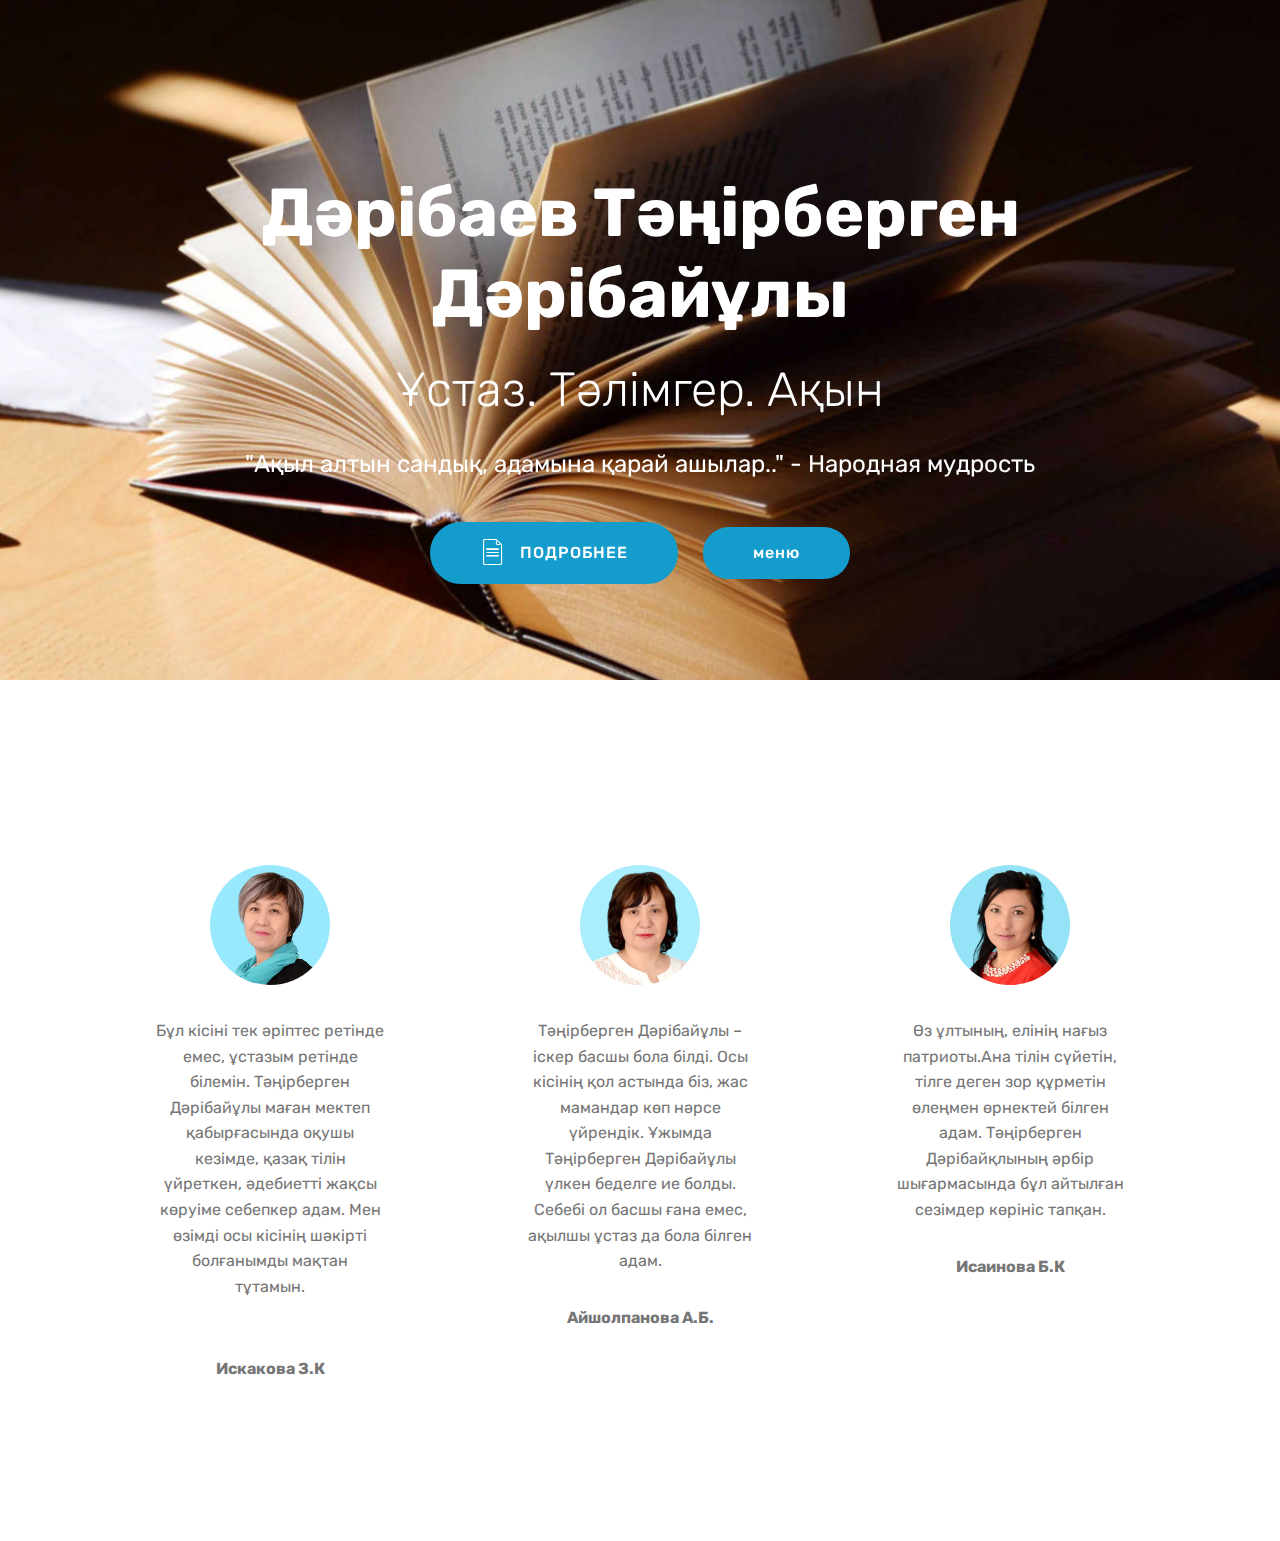
==== commit 0cfea2e9: "create github pages" ====
--- a/index.html
+++ b/index.html
@@ -1,254 +1,125 @@
 <!DOCTYPE html>
-<html  >
+<html >
 <head>
-  <!-- Site made with Mobirise Website Builder v4.9.7, https://mobirise.com -->
+  <!-- Site made with Mobirise Website Builder v4.8.6, https://mobirise.com -->
   <meta charset="UTF-8">
   <meta http-equiv="X-UA-Compatible" content="IE=edge">
-  <meta name="generator" content="Mobirise v4.9.7, mobirise.com">
+  <meta name="generator" content="Mobirise v4.8.6, mobirise.com">
   <meta name="viewport" content="width=device-width, initial-scale=1, minimum-scale=1">
-  <link rel="shortcut icon" href="assets/images/logo2.png" type="image/x-icon">
+  <link rel="shortcut icon" href="assets/images/logo4.png" type="image/x-icon">
   <meta name="description" content="">
-  
   <title>Home</title>
   <link rel="stylesheet" href="assets/web/assets/mobirise-icons/mobirise-icons.css">
   <link rel="stylesheet" href="assets/tether/tether.min.css">
   <link rel="stylesheet" href="assets/bootstrap/css/bootstrap.min.css">
   <link rel="stylesheet" href="assets/bootstrap/css/bootstrap-grid.min.css">
   <link rel="stylesheet" href="assets/bootstrap/css/bootstrap-reboot.min.css">
-  <link rel="stylesheet" href="assets/dropdown/css/style.css">
   <link rel="stylesheet" href="assets/theme/css/style.css">
-  <link rel="stylesheet" href="assets/gallery/style.css">
   <link rel="stylesheet" href="assets/mobirise/css/mbr-additional.css" type="text/css">
   
   
   
 </head>
 <body>
-  <section class="menu cid-rnMbBUR9lN" once="menu" id="menu1-1">
-
-    
-
-    <nav class="navbar navbar-expand beta-menu navbar-dropdown align-items-center navbar-fixed-top navbar-toggleable-sm">
-        <button class="navbar-toggler navbar-toggler-right" type="button" data-toggle="collapse" data-target="#navbarSupportedContent" aria-controls="navbarSupportedContent" aria-expanded="false" aria-label="Toggle navigation">
-            <div class="hamburger">
-                <span></span>
-                <span></span>
-                <span></span>
-                <span></span>
-            </div>
-        </button>
-        <div class="menu-logo">
-            <div class="navbar-brand">
-                <span class="navbar-logo">
-                    <a href="https://mobirise.co">
-                         <img src="assets/images/logo2.png" alt="Mobirise" style="height: 3.8rem;">
-                    </a>
-                </span>
-                <span class="navbar-caption-wrap">
-                    <a class="navbar-caption text-white display-4" href="https://mobirise.co">
-                        MOBIRISE
-                    </a>
-                </span>
-            </div>
-        </div>
-        <div class="collapse navbar-collapse" id="navbarSupportedContent">
-            <ul class="navbar-nav nav-dropdown" data-app-modern-menu="true">
-                <li class="nav-item">
-                    <a class="nav-link link text-white display-4" href="https://mobirise.co">
-                        <span class="mbri-home mbr-iconfont mbr-iconfont-btn"></span>
-                        Сервис
-                    </a>
-                </li>
-                <li class="nav-item">
-                    <a class="nav-link link text-white display-4" href="https://mobirise.co">
-                        <span class="mbri-search mbr-iconfont mbr-iconfont-btn"></span>
-                        О нас
-                    </a>
-                </li>
-            </ul>
-            <div class="navbar-buttons mbr-section-btn">
-                <a class="btn btn-sm btn-primary display-4" href="https://mobirise.co">
-                    <span class="mbri-save mbr-iconfont mbr-iconfont-btn "></span>
-                    Попробуйте прямо сейчас!
-                </a>
-            </div>
-        </div>
-    </nav>
-</section>
-
-<section class="engine"><a href="https://mobirise.info">Mobirise</a></section><section class="header15 cid-rnMbxBK2b1 mbr-fullscreen mbr-parallax-background" id="header15-0">
-
-    
-
-    <div class="mbr-overlay" style="opacity: 0.5; background-color: rgb(7, 59, 76);"></div>
-
-    <div class="container align-right">
-        <div class="row">
-            <div class="mbr-white col-lg-8 col-md-7 content-container">
-                <h1 class="mbr-section-title mbr-bold pb-3 mbr-fonts-style display-1">
-                    ИНТРО С ФОРМОЙ
-                </h1>
-                <p class="mbr-text pb-3 mbr-fonts-style display-5">
-                    Щелкните любой текст чтобы изменить содержание или стиль. Выберите текст для вставки ссылки. Нажмите синюю кнопку шестерни в правом верхнем углу, чтобы скрыть/показать текст, название, изменить блок или фон. Нажмите красную кнопку "+" в правом нижнем углу, чтобы добавить новый блок. Используйте меню вверху слева для создания новых страниц, сайтов и добавления тем.
-                </p>
-            </div>
-            <div class="col-lg-4 col-md-5">
-                <div class="form-container">
-                    <div class="media-container-column" data-form-type="formoid">
-                        <!---Formbuilder Form--->
-                        <form action="https://mobirise.com/" method="POST" class="mbr-form form-with-styler" data-form-title="Mobirise Form"><input type="hidden" name="email" data-form-email="true" value="jgRN/+V8R9mp16JhuCwGUzvL0lH1ctMcHrRYiMYnZv3V6StMwLI6fdX9qVPPUgy+b7///Y/VX5hmekRvSYkBZGHF6DmQ4+zPfDRV0/cw6cH8xkrIL/22rl5isisMsqOR">
-                            <div class="row">
-                                <div hidden="hidden" data-form-alert="" class="alert alert-success col-12">Спасибо за заполнение анкеты!</div>
-                                <div hidden="hidden" data-form-alert-danger="" class="alert alert-danger col-12">
-                                </div>
-                            </div>
-                            <div class="dragArea row">
-                                <div class="col-md-12 form-group " data-for="name">
-                                    <input type="text" name="name" placeholder="Name" data-form-field="Name" required="required" class="form-control px-3 display-7" id="name-header15-0">
-                                </div>
-                                <div class="col-md-12 form-group " data-for="email">
-                                    <input type="email" name="email" placeholder="Email" data-form-field="Email" required="required" class="form-control px-3 display-7" id="email-header15-0">
-                                </div>
-                                <div data-for="phone" class="col-md-12 form-group ">
-                                    <input type="tel" name="phone" placeholder="Phone" data-form-field="Phone" class="form-control px-3 display-7" id="phone-header15-0">
-                                </div>
-                                <div data-for="message" class="col-md-12 form-group ">
-                                    <textarea name="message" placeholder="Message" data-form-field="Message" class="form-control px-3 display-7" id="message-header15-0"></textarea>
-                                </div>
-                                <div class="col-md-12 input-group-btn">
-                                    <button type="submit" class="btn btn-secondary btn-form display-4">ОТПРАВИТЬ</button>
-                                </div>
-                            </div>
-                        </form><!---Formbuilder Form--->
-                    </div>
-                </div>
-            </div>
-        </div>
-    </div>
-    <div class="mbr-arrow hidden-sm-down" aria-hidden="true">
-        <a href="#next">
-            <i class="mbri-down mbr-iconfont"></i>
-        </a>
-    </div>
-</section>
-
-<section class="header7 cid-rnMbFdTikT" id="header7-2">
+  <section class="header1 cid-rq3qh8gEtl mbr-parallax-background" id="header1-0">
 
     
 
     
 
     <div class="container">
-        <div class="media-container-row">
-
-            <div class="media-content align-right">
-                <h1 class="mbr-section-title mbr-white pb-3 mbr-fonts-style display-1">
-                    Интро с видео
-                </h1>
-                <div class="mbr-section-text mbr-white pb-3">
-                    <p class="mbr-text mbr-fonts-style display-5">
-                        Интро с цветом фона, подложкой и видео справа. Mobirise помогает сократить время разработки, предоставляя гибкий редактор веб-сайта с интерфейсом перетаскивания.
-                    </p>
-                </div>
-                <div class="mbr-section-btn">
-                        <a class="btn btn-md btn-primary display-4" href="https://mobirise.co">ПОДРОБНЕЕ</a>
-                        <a class="btn btn-md btn-white-outline display-4" href="https://mobirise.co">ДЕМО</a>
-                </div>
+        <div class="row justify-content-md-center">
+            <div class="mbr-white col-md-10">
+                <h1 class="mbr-section-title align-center mbr-bold pb-3 mbr-fonts-style display-1">
+                    
+                <div><br></div><div>Дәрібаев Тәңірберген 
+</div><div>Дәрібайұлы</div></h1>
+                <h3 class="mbr-section-subtitle align-center mbr-light pb-3 mbr-fonts-style display-2">Ұстаз. Тәлімгер. Ақын</h3>
+                <p class="mbr-text align-center pb-3 mbr-fonts-style display-5">
+                    "Ақыл алтын сандық, адамына қарай ашылар.." - Народная мудрость 
+                </p>
+                <div class="mbr-section-btn align-center"><a class="btn btn-md btn-primary display-4" href="http://daribaev.github.io/menu">
+                        <span class="mbr-iconfont mbri-file"></span>ПОДРОБНЕЕ</a>
+                    <a class="btn btn-md btn-primary display-4" href="http://daribaev.github.io/menu">меню</a></div>
             </div>
-
-            <div class="mbr-figure" style="width: 100%;"><iframe class="mbr-embedded-video" src="https://www.youtube.com/embed/uNCr7NdOJgw?rel=0&amp;amp;showinfo=0&amp;autoplay=0&amp;loop=0" width="1280" height="720" frameborder="0" allowfullscreen></iframe></div>
-
         </div>
     </div>
+
 </section>
 
-<section class="counters4 counters cid-rnMbFRg1BN" id="counters4-3">
+<section class="engine"><a href="https://mobirise.info/s">free bootstrap theme</a></section><section class="testimonials1 cid-rq3qCNW5Sk" id="testimonials1-1">
 
     
 
     
-
-    <div class="container pt-4 mt-2">
-        <h2 class="mbr-section-title pb-3 align-center mbr-fonts-style display-2">Why Choose Us</h2>
-        <h3 class="mbr-section-subtitle pb-5 align-center mbr-fonts-style display-5">
-            Адаптивный блок с счетчиками и медиа. 
-        </h3>
+    <div class="container">
         <div class="media-container-row">
-            <div class="media-block m-auto" style="width: 49%;">
-                <div class="mbr-figure">
-                    <img src="assets/images/background6.jpg">
-                </div>
-            </div>
-            <div class="cards-block">
-                <div class="cards-container">
-                    <div class="card px-3 align-left col-12">
-                        <div class="panel-item p-4 d-flex align-items-start">
-                            <div class="card-img pr-3">
-                                <h3 class="img-text d-flex align-items-center justify-content-center">
-                                    1
-                                </h3>
-                            </div>
-                            <div class="card-text">
-                                <h4 class="mbr-content-title mbr-bold mbr-fonts-style display-7">Honest and Dependable</h4>
-                                <p class="mbr-content-text mbr-fonts-style display-7">
-                                    Lorem ipsum dolor sit amet, consectetur adipisicing elit. Recusandae cupiditate rerum ipsum tempora vero.</p>
-                            </div>
-                        </div>
-                    </div>
-                    <div class="card px-3 align-left col-12">
-                        <div class="panel-item p-4 d-flex align-items-start">
-                            <div class="card-img pr-3">
-                                <h3 class="img-text d-flex align-items-center justify-content-center">
-                                    2
-                                </h3>
-                            </div>
-                            <div class="card-text">
-                                <h4 class="mbr-content-title mbr-bold mbr-fonts-style display-7">We Are Always Improving</h4>
-                                <p class="mbr-content-text mbr-fonts-style display-7">
-                                    Lorem ipsum dolor sit amet, consectetur adipisicing elit.
-                                </p>
-                            </div>
-                        </div>
-                    </div>
-                    <div class="card px-3 align-left col-12">
-                        <div class="panel-item p-4 d-flex align-items-start">
-                            <div class="card-img pr-3">
-                                <h3 class="img-text d-flex align-items-center justify-content-center">
-                                    3
-                                </h3>
-                            </div>
-                            <div class="card-text">
-                                <h4 class="mbr-content-title mbr-bold mbr-fonts-style display-7">We Are Passionate</h4>
-                                <p class="mbr-content-text mbr-fonts-style display-7">
-                                        Lorem ipsum dolor sit amet, consectetur adipisicing elit. Recusandae cupiditate rerum ipsum tempora vero.</p>
-                            </div>
-                        </div>
-                    </div>
-                    
-                </div>
+            <div class="title col-12 align-center">
+                
+                
             </div>
         </div>
     </div>
-</section>
 
-<section class="mbr-gallery mbr-slider-carousel cid-rnMbH7hfdK" id="gallery3-4">
+    <div class="container pt-3 mt-2">
+        <div class="media-container-row">
+            <div class="mbr-testimonial p-3 align-center col-12 col-md-6 col-lg-4">
+                <div class="panel-item p-3">
+                    <div class="card-block">
+                        <div class="testimonial-photo">
+                            <img src="assets/images/240x361-240x361.jpg" alt="" title="">
+                        </div>
+                        <p class="mbr-text mbr-fonts-style display-7">Бұл кісіні тек әріптес ретінде емес, ұстазым ретінде білемін. Тәңірберген Дәрібайұлы маған мектеп қабырғасында оқушы кезімде, қазақ тілін үйреткен, әдебиетті жақсы көруіме себепкер адам. Мен өзімді осы кісінің шәкірті болғанымды мақтан тұтамын.
+<br><br></p>
+                    </div>
+                    <div class="card-footer">
+                        <div class="mbr-author-name mbr-bold mbr-fonts-style display-7">Искакова З.К</div>
+                        <small class="mbr-author-desc mbr-italic mbr-light mbr-fonts-style display-7"></small>
+                    </div>
+                </div>
+            </div>
 
-    
+            <div class="mbr-testimonial p-3 align-center col-12 col-md-6 col-lg-4">
+                <div class="panel-item p-3">
+                    <div class="card-block">
+                        <div class="testimonial-photo">
+                            <img src="assets/images/240x361.jpg" alt="" title="">
+                        </div>
+                        <p class="mbr-text mbr-fonts-style display-7">
+                           Тәңірберген Дәрібайұлы – іскер басшы бола білді. Осы кісінің қол астында біз, жас мамандар көп нәрсе үйрендік. Ұжымда Тәңірберген Дәрібайұлы үлкен беделге ие болды. Себебі ол басшы ғана емес, ақылшы ұстаз да бола білген адам.
+                        </p>
+                    </div>
+                    <div class="card-footer">
+                        <div class="mbr-author-name mbr-bold mbr-fonts-style display-7">Айшолпанова А.Б.</div>
+                        <small class="mbr-author-desc mbr-italic mbr-light mbr-fonts-style display-7"></small>
+                    </div>
+                </div>
+            </div>
 
-    <div>
-        <div><!-- Filter --><!-- Gallery --><div class="mbr-gallery-row"><div class="mbr-gallery-layout-default"><div><div><div class="mbr-gallery-item mbr-gallery-item--p0" data-video-url="false" data-tags="Потрясающие"><div href="#lb-gallery3-4" data-slide-to="0" data-toggle="modal"><img src="assets/images/background1.jpg" alt="" title=""><span class="icon-focus"></span></div></div><div class="mbr-gallery-item mbr-gallery-item--p0" data-video-url="false" data-tags="Отзывчивый"><div href="#lb-gallery3-4" data-slide-to="1" data-toggle="modal"><img src="assets/images/background2.jpg" alt="" title=""><span class="icon-focus"></span></div></div><div class="mbr-gallery-item mbr-gallery-item--p0" data-video-url="false" data-tags="Творческий"><div href="#lb-gallery3-4" data-slide-to="2" data-toggle="modal"><img src="assets/images/background3.jpg" alt="" title=""><span class="icon-focus"></span></div></div><div class="mbr-gallery-item mbr-gallery-item--p0" data-video-url="false" data-tags="Анимированный"><div href="#lb-gallery3-4" data-slide-to="3" data-toggle="modal"><img src="assets/images/background4.jpg" alt="" title=""><span class="icon-focus"></span></div></div><div class="mbr-gallery-item mbr-gallery-item--p0" data-video-url="false" data-tags="Потрясающие"><div href="#lb-gallery3-4" data-slide-to="4" data-toggle="modal"><img src="assets/images/background5.jpg" alt="" title=""><span class="icon-focus"></span></div></div><div class="mbr-gallery-item mbr-gallery-item--p0" data-video-url="false" data-tags="Потрясающие"><div href="#lb-gallery3-4" data-slide-to="5" data-toggle="modal"><img src="assets/images/background6.jpg" alt="" title=""><span class="icon-focus"></span></div></div><div class="mbr-gallery-item mbr-gallery-item--p0" data-video-url="false" data-tags="Отзывчивый"><div href="#lb-gallery3-4" data-slide-to="6" data-toggle="modal"><img src="assets/images/background7.jpg" alt="" title=""><span class="icon-focus"></span></div></div><div class="mbr-gallery-item mbr-gallery-item--p0" data-video-url="false" data-tags="Анимированный"><div href="#lb-gallery3-4" data-slide-to="7" data-toggle="modal"><img src="assets/images/background8.jpg" alt="" title=""><span class="icon-focus"></span></div></div></div></div><div class="clearfix"></div></div></div><!-- Lightbox --><div data-app-prevent-settings="" class="mbr-slider modal fade carousel slide" tabindex="-1" data-keyboard="true" data-interval="false" id="lb-gallery3-4"><div class="modal-dialog"><div class="modal-content"><div class="modal-body"><div class="carousel-inner"><div class="carousel-item active"><img src="assets/images/background1.jpg" alt="" title=""></div><div class="carousel-item"><img src="assets/images/background2.jpg" alt="" title=""></div><div class="carousel-item"><img src="assets/images/background3.jpg" alt="" title=""></div><div class="carousel-item"><img src="assets/images/background4.jpg" alt="" title=""></div><div class="carousel-item"><img src="assets/images/background5.jpg" alt="" title=""></div><div class="carousel-item"><img src="assets/images/background6.jpg" alt="" title=""></div><div class="carousel-item"><img src="assets/images/background7.jpg" alt="" title=""></div><div class="carousel-item"><img src="assets/images/background8.jpg" alt="" title=""></div></div><a class="carousel-control carousel-control-prev" role="button" data-slide="prev" href="#lb-gallery3-4"><span class="mbri-left mbr-iconfont" aria-hidden="true"></span><span class="sr-only">Previous</span></a><a class="carousel-control carousel-control-next" role="button" data-slide="next" href="#lb-gallery3-4"><span class="mbri-right mbr-iconfont" aria-hidden="true"></span><span class="sr-only">Next</span></a><a class="close" href="#" role="button" data-dismiss="modal"><span class="sr-only">Close</span></a></div></div></div></div></div>
-    </div>
+            <div class="mbr-testimonial p-3 align-center col-12 col-md-6 col-lg-4">
+                <div class="panel-item p-3">
+                    <div class="card-block">
+                        <div class="testimonial-photo">
+                            <img src="assets/images/240x3613-240x361.jpg" alt="" title="">
+                        </div>
+                        <p class="mbr-text mbr-fonts-style display-7">
+                           Өз ұлтының, елінің нағыз патриоты.Ана тілін сүйетін, тілге деген зор құрметін өлеңмен өрнектей білген адам. Тәңірберген Дәрібайқлының әрбір шығармасында бұл айтылған сезімдер көрініс тапқан.
+                        </p>
+                    </div>
+                    <div class="card-footer">
+                        <div class="mbr-author-name mbr-bold mbr-fonts-style display-7">Исаинова Б.К</div>
+                        <small class="mbr-author-desc mbr-italic mbr-light mbr-fonts-style display-7"></small>
+                    </div>
+                </div>
+            </div>
 
-</section>
+            
 
-<section class="mbr-gallery mbr-slider-carousel cid-rnMbQfbPLI" id="gallery2-5">
+            
 
-    
-
-    <div class="container">
-        <div><!-- Filter --><div class="mbr-gallery-filter container gallery-filter-active"><ul buttons="0"><li class="mbr-gallery-filter-all"><a class="btn btn-md btn-primary-outline active display-7" href="">All</a></li></ul></div><!-- Gallery --><div class="mbr-gallery-row"><div class="mbr-gallery-layout-default"><div><div><div class="mbr-gallery-item mbr-gallery-item--p2" data-video-url="false" data-tags="Потрясающие"><div href="#lb-gallery2-5" data-slide-to="0" data-toggle="modal"><img src="assets/images/background1.jpg" alt="" title=""><span class="icon-focus"></span></div></div><div class="mbr-gallery-item mbr-gallery-item--p2" data-video-url="false" data-tags="Отзывчивый"><div href="#lb-gallery2-5" data-slide-to="1" data-toggle="modal"><img src="assets/images/background2.jpg" alt="" title=""><span class="icon-focus"></span></div></div><div class="mbr-gallery-item mbr-gallery-item--p2" data-video-url="false" data-tags="Творческий"><div href="#lb-gallery2-5" data-slide-to="2" data-toggle="modal"><img src="assets/images/background3.jpg" alt="" title=""><span class="icon-focus"></span></div></div><div class="mbr-gallery-item mbr-gallery-item--p2" data-video-url="false" data-tags="Анимированный"><div href="#lb-gallery2-5" data-slide-to="3" data-toggle="modal"><img src="assets/images/background4.jpg" alt="" title=""><span class="icon-focus"></span></div></div><div class="mbr-gallery-item mbr-gallery-item--p2" data-video-url="false" data-tags="Потрясающие"><div href="#lb-gallery2-5" data-slide-to="4" data-toggle="modal"><img src="assets/images/background5.jpg" alt="" title=""><span class="icon-focus"></span></div></div><div class="mbr-gallery-item mbr-gallery-item--p2" data-video-url="false" data-tags="Потрясающие"><div href="#lb-gallery2-5" data-slide-to="5" data-toggle="modal"><img src="assets/images/background6.jpg" alt="" title=""><span class="icon-focus"></span></div></div><div class="mbr-gallery-item mbr-gallery-item--p2" data-video-url="false" data-tags="Отзывчивый"><div href="#lb-gallery2-5" data-slide-to="6" data-toggle="modal"><img src="assets/images/background7.jpg" alt="" title=""><span class="icon-focus"></span></div></div><div class="mbr-gallery-item mbr-gallery-item--p2" data-video-url="false" data-tags="Анимированный"><div href="#lb-gallery2-5" data-slide-to="7" data-toggle="modal"><img src="assets/images/background8.jpg" alt="" title=""><span class="icon-focus"></span></div></div></div></div><div class="clearfix"></div></div></div><!-- Lightbox --><div data-app-prevent-settings="" class="mbr-slider modal fade carousel slide" tabindex="-1" data-keyboard="true" data-interval="false" id="lb-gallery2-5"><div class="modal-dialog"><div class="modal-content"><div class="modal-body"><div class="carousel-inner"><div class="carousel-item active"><img src="assets/images/background1.jpg" alt="" title=""></div><div class="carousel-item"><img src="assets/images/background2.jpg" alt="" title=""></div><div class="carousel-item"><img src="assets/images/background3.jpg" alt="" title=""></div><div class="carousel-item"><img src="assets/images/background4.jpg" alt="" title=""></div><div class="carousel-item"><img src="assets/images/background5.jpg" alt="" title=""></div><div class="carousel-item"><img src="assets/images/background6.jpg" alt="" title=""></div><div class="carousel-item"><img src="assets/images/background7.jpg" alt="" title=""></div><div class="carousel-item"><img src="assets/images/background8.jpg" alt="" title=""></div></div><a class="carousel-control carousel-control-prev" role="button" data-slide="prev" href="#lb-gallery2-5"><span class="mbri-left mbr-iconfont" aria-hidden="true"></span><span class="sr-only">Previous</span></a><a class="carousel-control carousel-control-next" role="button" data-slide="next" href="#lb-gallery2-5"><span class="mbri-right mbr-iconfont" aria-hidden="true"></span><span class="sr-only">Next</span></a><a class="close" href="#" role="button" data-dismiss="modal"><span class="sr-only">Close</span></a></div></div></div></div></div>
-    </div>
-
+            
+        </div>
+    </div>   
 </section>
 
 
@@ -258,18 +129,7 @@
   <script src="assets/bootstrap/js/bootstrap.min.js"></script>
   <script src="assets/smoothscroll/smooth-scroll.js"></script>
   <script src="assets/parallax/jarallax.min.js"></script>
-  <script src="assets/dropdown/js/script.min.js"></script>
-  <script src="assets/touchswipe/jquery.touch-swipe.min.js"></script>
-  <script src="assets/viewportchecker/jquery.viewportchecker.js"></script>
-  <script src="assets/masonry/masonry.pkgd.min.js"></script>
-  <script src="assets/imagesloaded/imagesloaded.pkgd.min.js"></script>
-  <script src="assets/bootstrapcarouselswipe/bootstrap-carousel-swipe.js"></script>
-  <script src="assets/vimeoplayer/jquery.mb.vimeo_player.js"></script>
   <script src="assets/theme/js/script.js"></script>
-  <script src="assets/gallery/player.min.js"></script>
-  <script src="assets/gallery/script.js"></script>
-  <script src="assets/slidervideo/script.js"></script>
-  <script src="assets/formoid/formoid.min.js"></script>
   
   
 </body>
